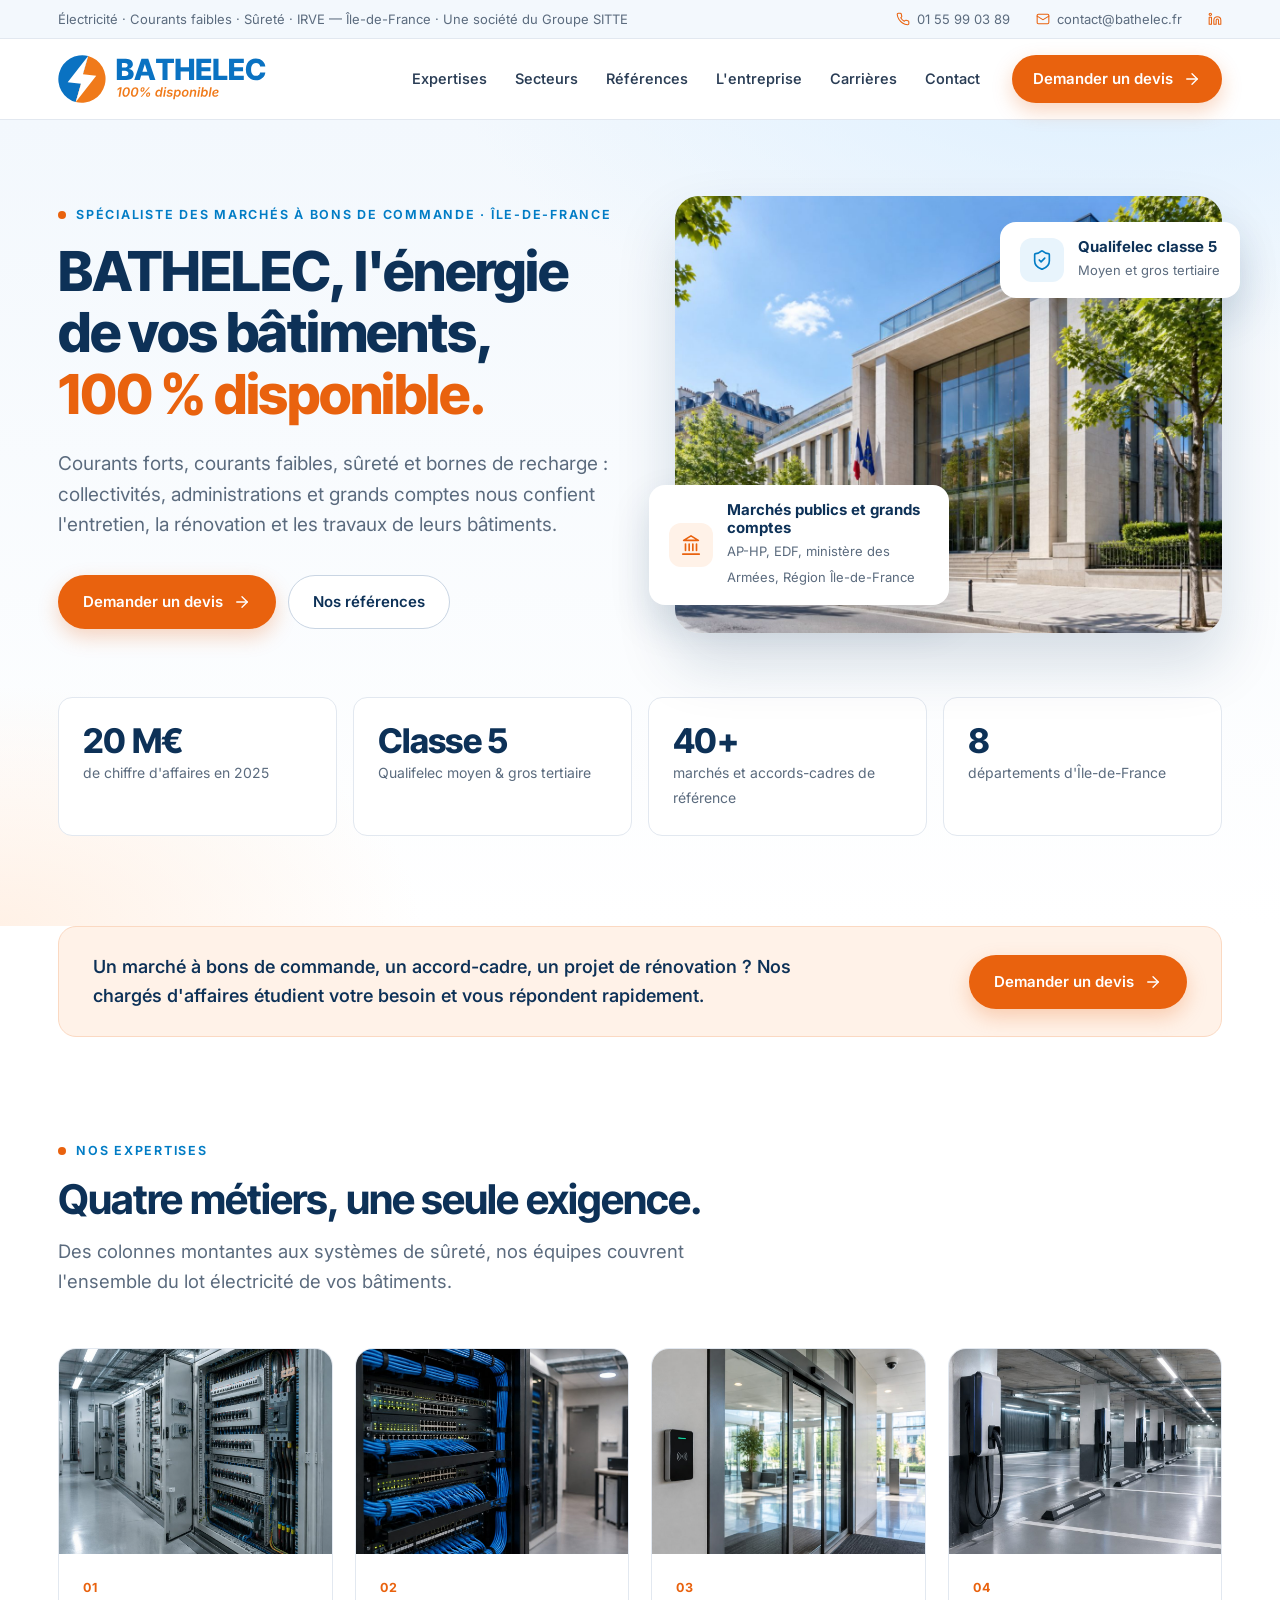
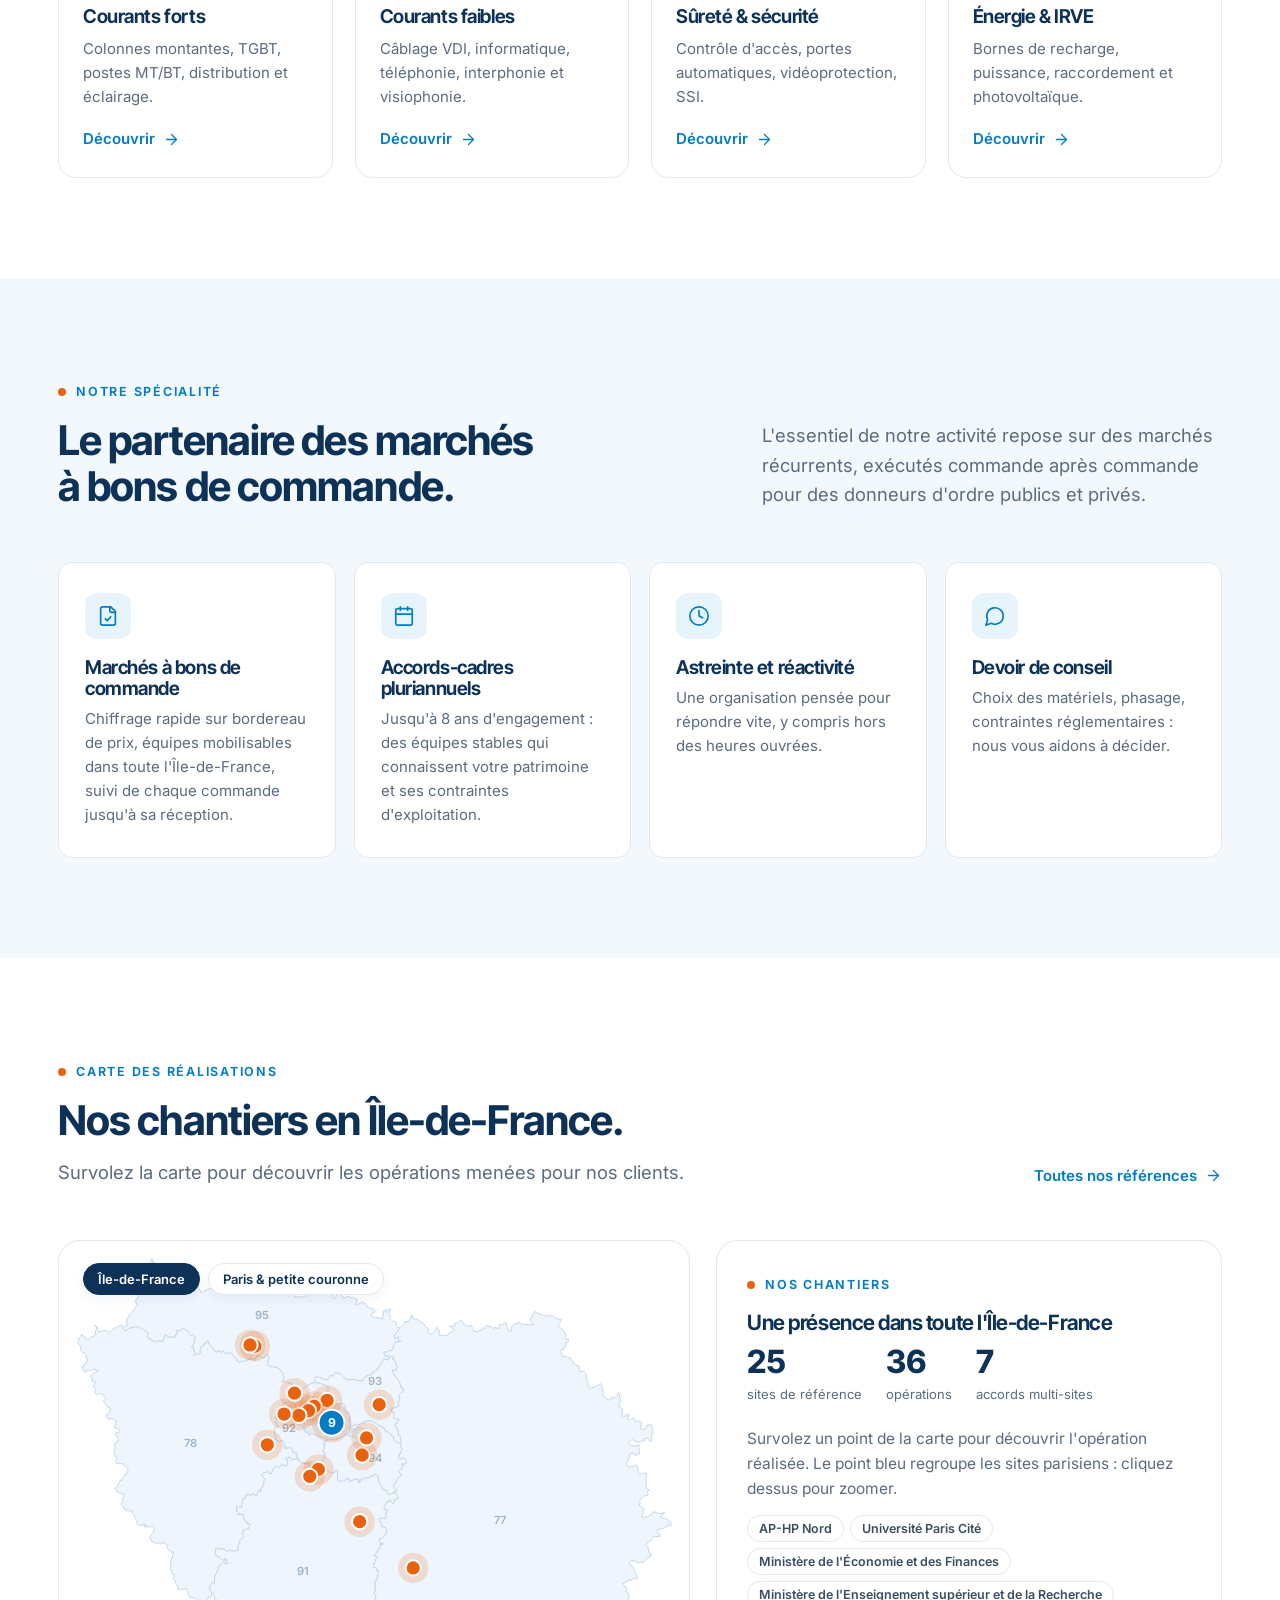
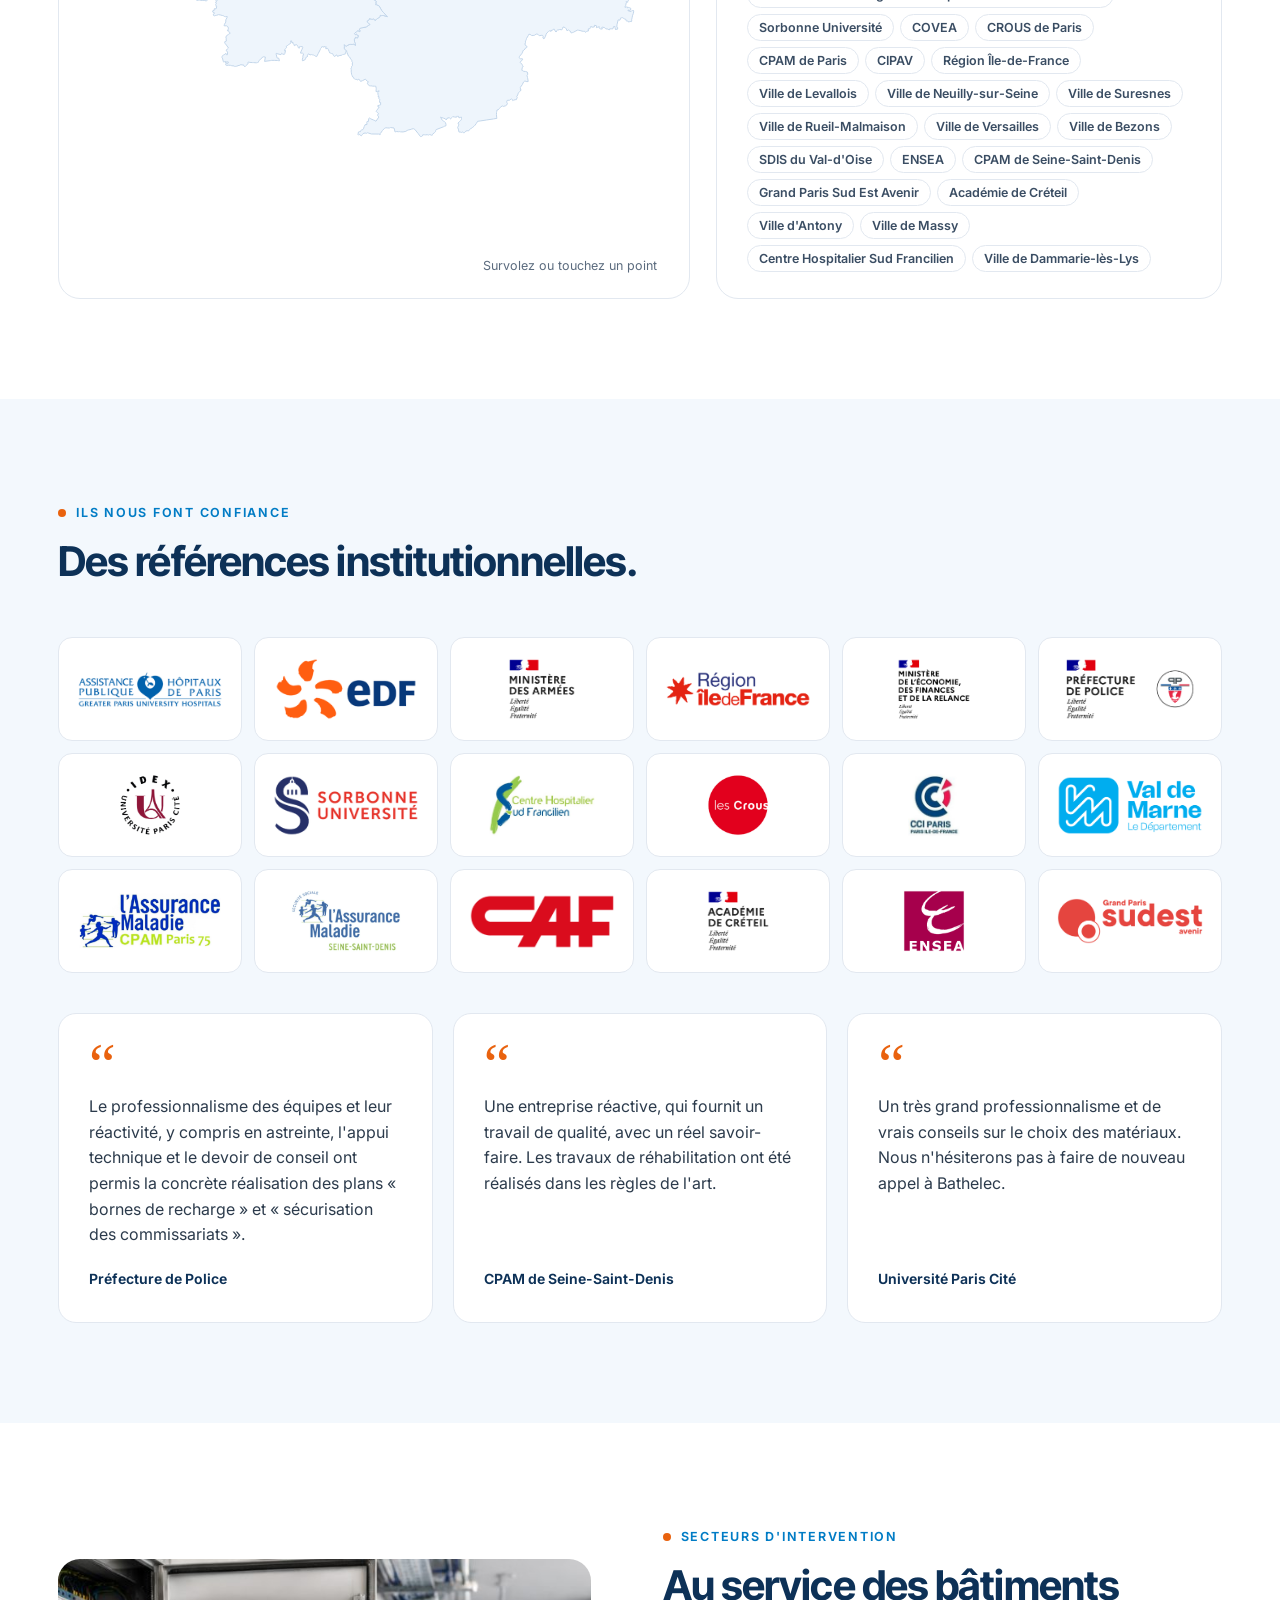
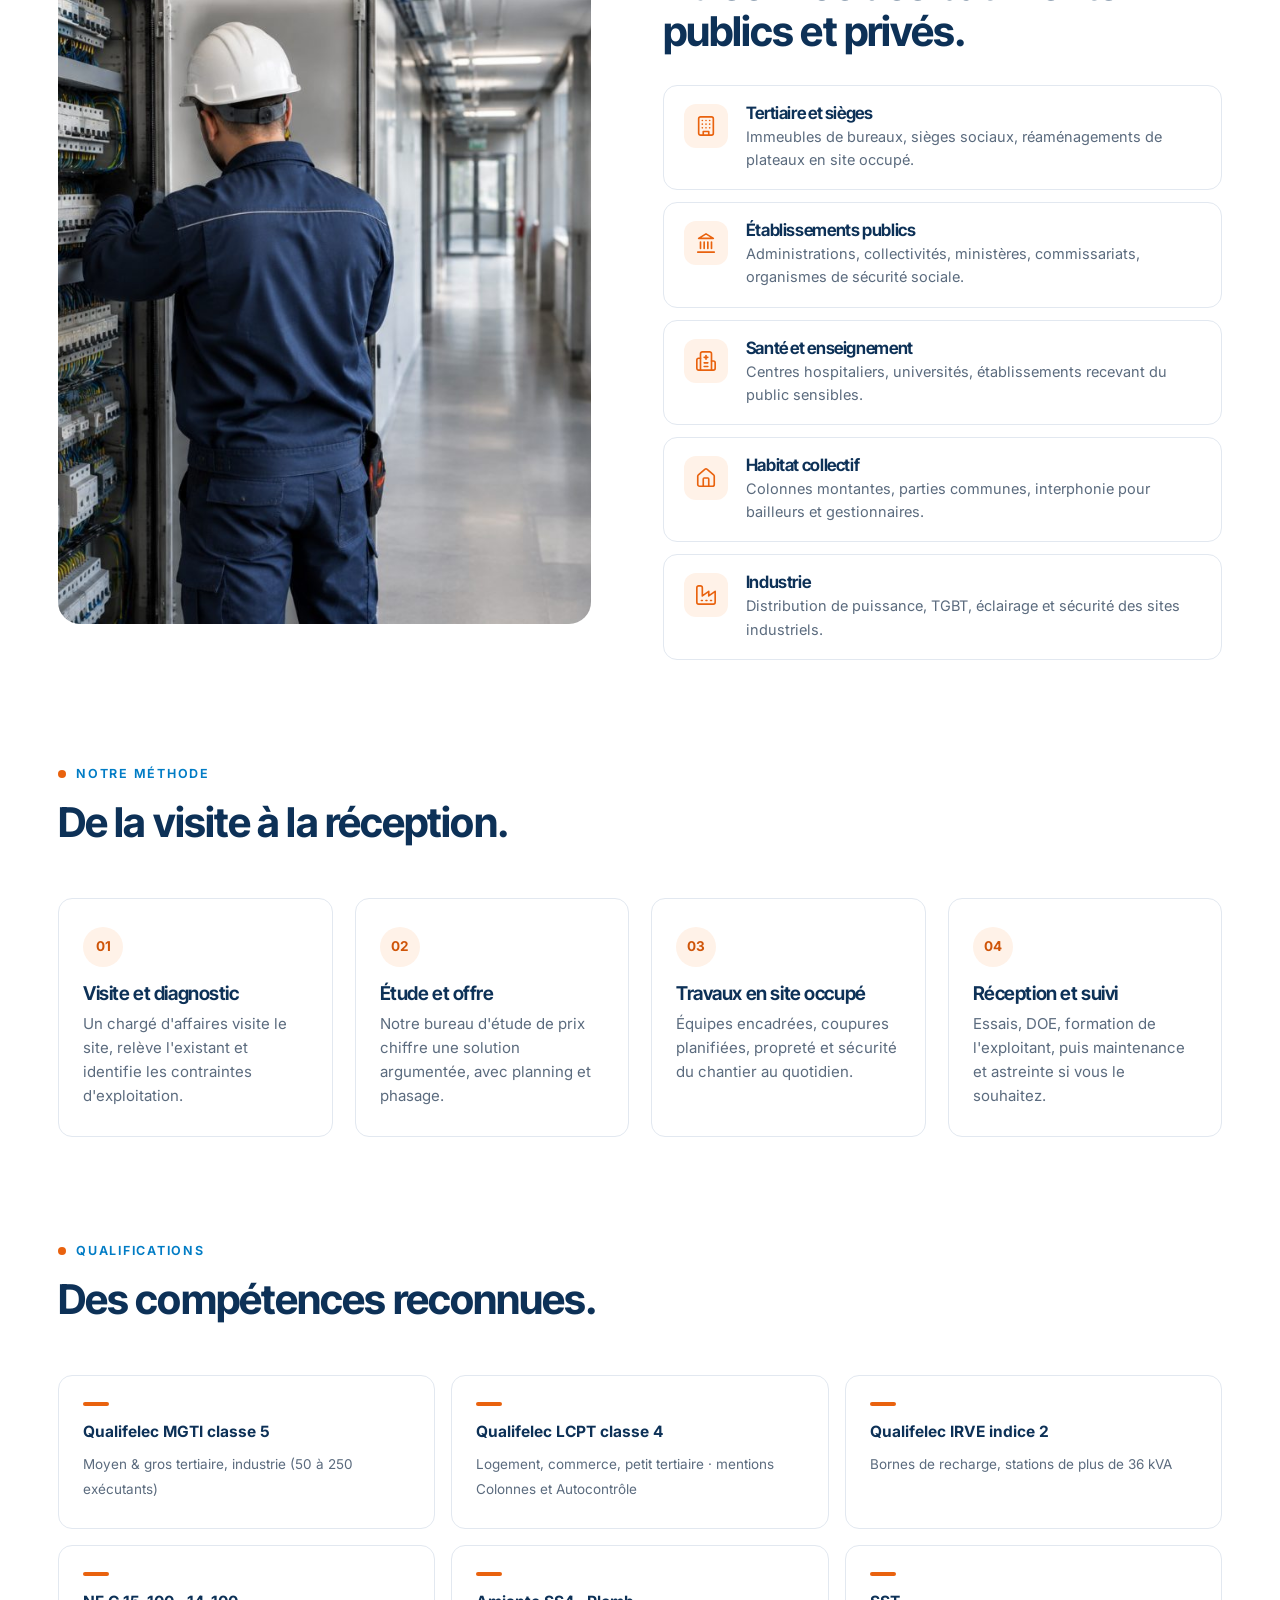
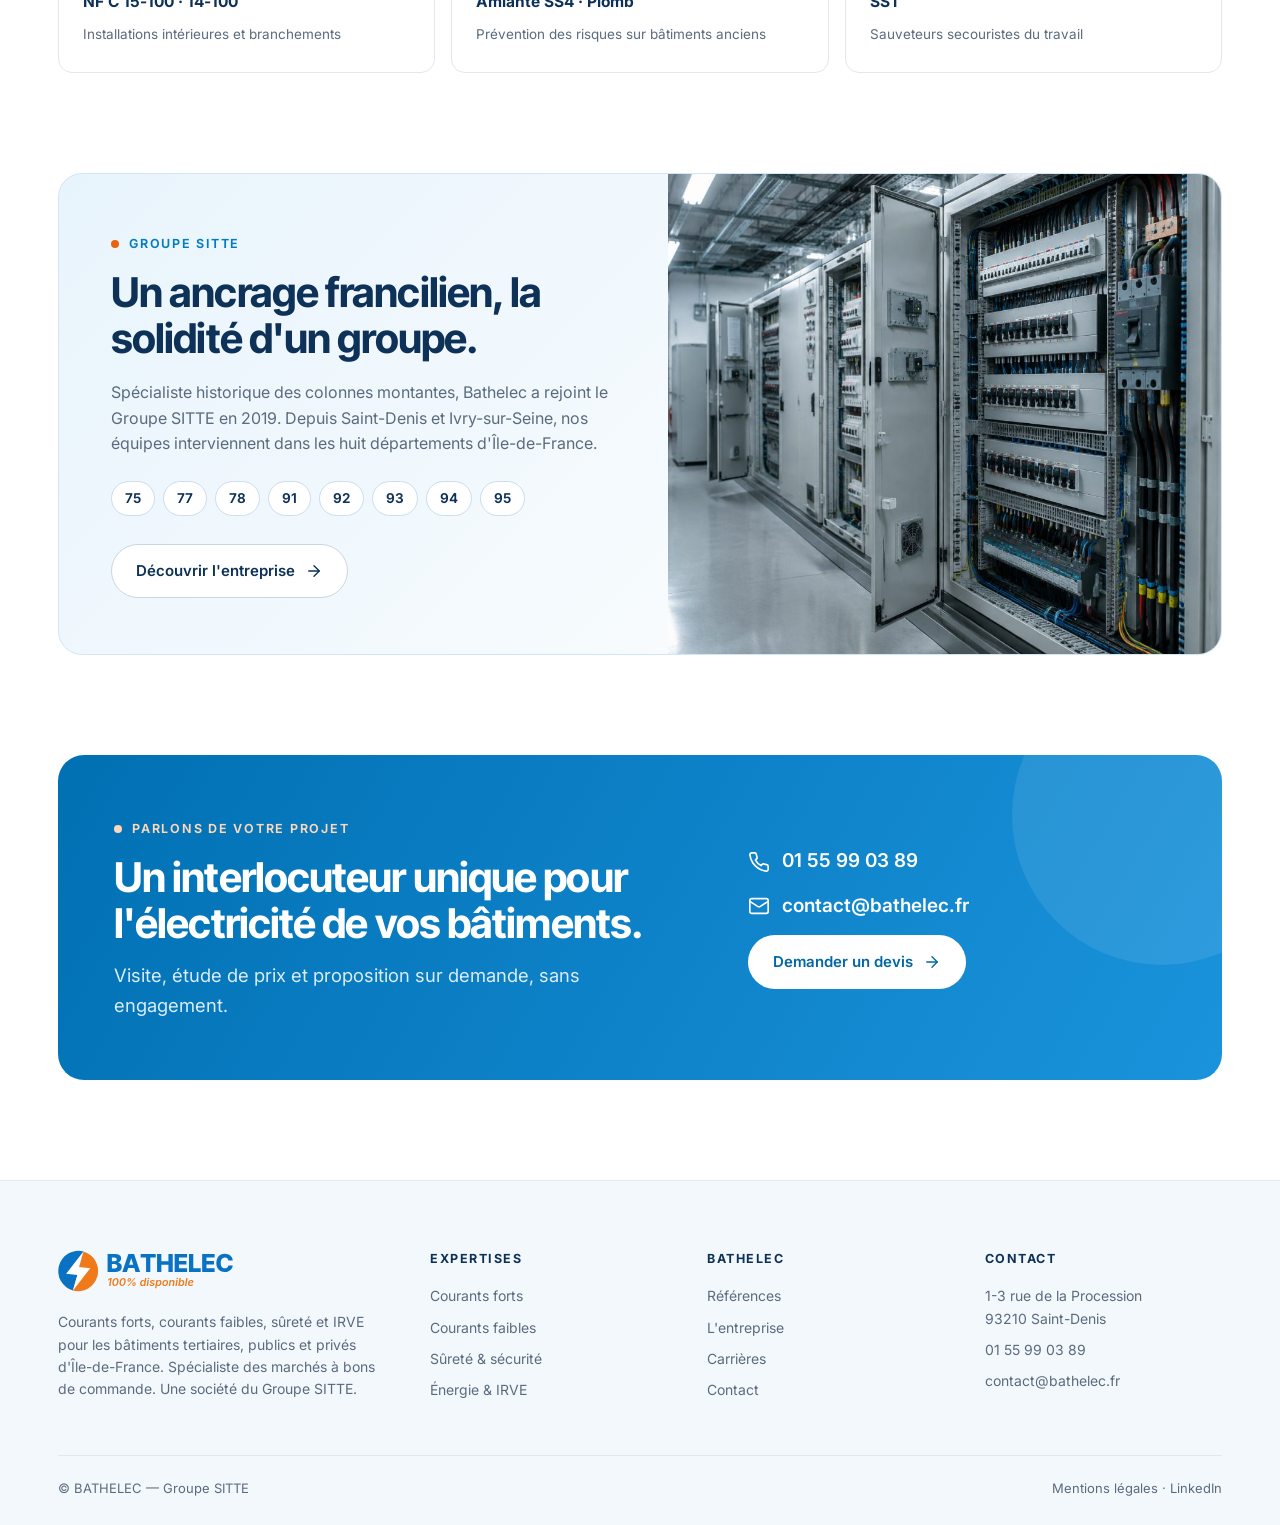
==== index.html @ 9201e156 "Site bathelec.fr v1 Co-Authored-By: Claude Opus 5.5 <noreply@anthropic.com> Claude-Session: https://" ====
<!DOCTYPE html>
<html lang="fr"><head>
<meta charset="utf-8"><meta name="viewport" content="width=device-width,initial-scale=1">
<title>BATHELEC | L&#x27;énergie de vos bâtiments, 100 % disponible — électricité en Île-de-France</title>
<meta name="description" content="Spécialiste des marchés à bons de commande, Bathelec (Groupe SITTE) installe et rénove les équipements électriques des bâtiments tertiaires, publics et privés d&#x27;Île-de-France : courants forts, courants faibles, sûreté, IRVE.">
<link rel="canonical" href="https://www.bathelec.fr/">
<meta property="og:type" content="website"><meta property="og:title" content="BATHELEC | L&#x27;énergie de vos bâtiments, 100 % disponible — électricité en Île-de-France"><meta property="og:description" content="Spécialiste des marchés à bons de commande, Bathelec (Groupe SITTE) installe et rénove les équipements électriques des bâtiments tertiaires, publics et privés d&#x27;Île-de-France : courants forts, courants faibles, sûreté, IRVE.">
<meta property="og:image" content="https://www.bathelec.fr/img/og.jpg"><meta property="og:url" content="https://www.bathelec.fr/"><meta property="og:locale" content="fr_FR">
<link rel="icon" type="image/svg+xml" href="img/favicon.svg"><link rel="icon" type="image/png" href="img/favicon.png"><link rel="apple-touch-icon" href="img/apple-touch-icon.png">
<link rel="preconnect" href="https://fonts.googleapis.com"><link rel="preconnect" href="https://fonts.gstatic.com" crossorigin>
<link href="https://fonts.googleapis.com/css2?family=Inter:wght@400;500;600;700&family=Inter+Tight:wght@600;700;800&display=swap" rel="stylesheet">
<link rel="stylesheet" href="assets/style.css">
<script type="application/ld+json">{"@context": "https://schema.org", "@type": "Electrician", "name": "BATHELEC", "url": "https://www.bathelec.fr", "telephone": "+33 1 55 99 03 89", "email": "contact@bathelec.fr", "logo": "https://www.bathelec.fr/img/logo.png", "address": {"@type": "PostalAddress", "streetAddress": "1-3 rue de la Procession", "postalCode": "93210", "addressLocality": "Saint-Denis", "addressCountry": "FR"}, "areaServed": "Île-de-France", "parentOrganization": {"@type": "Organization", "name": "Groupe SITTE"}}</script>
</head><body>
<div class="top"><div class="wrap"><span class="hide-m">Électricité · Courants faibles · Sûreté · IRVE — Île-de-France · Une société du Groupe SITTE</span>
<div class="r"><a href="tel:+33155990389"><svg class="ic" viewBox="0 0 24 24" fill="none" stroke="currentColor" stroke-width="1.8" stroke-linecap="round" stroke-linejoin="round" aria-hidden="true"><path d="M22 16.92v3a2 2 0 0 1-2.18 2 19.79 19.79 0 0 1-8.63-3.07 19.5 19.5 0 0 1-6-6 19.79 19.79 0 0 1-3.07-8.67A2 2 0 0 1 4.11 2h3a2 2 0 0 1 2 1.72c.13.96.36 1.9.7 2.81a2 2 0 0 1-.45 2.11L8.09 9.91a16 16 0 0 0 6 6l1.27-1.27a2 2 0 0 1 2.11-.45c.91.34 1.85.57 2.81.7A2 2 0 0 1 22 16.92z"/></svg>01 55 99 03 89</a><a href="mailto:contact@bathelec.fr"><svg class="ic" viewBox="0 0 24 24" fill="none" stroke="currentColor" stroke-width="1.8" stroke-linecap="round" stroke-linejoin="round" aria-hidden="true"><rect width="20" height="16" x="2" y="4" rx="2"/><path d="m22 7-8.97 5.7a1.94 1.94 0 0 1-2.06 0L2 7"/></svg>contact@bathelec.fr</a><a href="https://fr.linkedin.com/company/bathelec" target="_blank" rel="noopener" aria-label="LinkedIn"><svg class="ic" viewBox="0 0 24 24" fill="none" stroke="currentColor" stroke-width="1.8" stroke-linecap="round" stroke-linejoin="round" aria-hidden="true"><path d="M16 8a6 6 0 0 1 6 6v7h-4v-7a2 2 0 0 0-2-2 2 2 0 0 0-2 2v7h-4v-7a6 6 0 0 1 6-6z"/><rect width="4" height="12" x="2" y="9"/><circle cx="4" cy="4" r="2"/></svg></a></div></div></div>
<header class="h"><div class="wrap">
<a class="brand" href="index.html" aria-label="BATHELEC, accueil"><img src="img/logo.svg" alt="BATHELEC — 100% disponible" width="186" height="46"></a>
<nav class="m">
<div class="dd"><a href="index.html#expertises">Expertises</a><div class="menu"><a href="expertises/courants-forts.html"><svg class="ic" viewBox="0 0 24 24" fill="none" stroke="currentColor" stroke-width="1.8" stroke-linecap="round" stroke-linejoin="round" aria-hidden="true"><path d="M13 2 3 14h9l-1 8 10-12h-9l1-8z"/></svg><span>Courants forts<small>Colonnes montantes, TGBT, postes MT/BT, distribution et éclairage.</small></span></a><a href="expertises/courants-faibles.html"><svg class="ic" viewBox="0 0 24 24" fill="none" stroke="currentColor" stroke-width="1.8" stroke-linecap="round" stroke-linejoin="round" aria-hidden="true"><rect x="16" y="16" width="6" height="6" rx="1"/><rect x="2" y="16" width="6" height="6" rx="1"/><rect x="9" y="2" width="6" height="6" rx="1"/><path d="M5 16v-3a1 1 0 0 1 1-1h12a1 1 0 0 1 1 1v3"/><path d="M12 12V8"/></svg><span>Courants faibles<small>Câblage VDI, informatique, téléphonie, interphonie et visiophonie.</small></span></a><a href="expertises/surete-securite.html"><svg class="ic" viewBox="0 0 24 24" fill="none" stroke="currentColor" stroke-width="1.8" stroke-linecap="round" stroke-linejoin="round" aria-hidden="true"><path d="M20 13c0 5-3.5 7.5-7.66 8.95a1 1 0 0 1-.67-.01C7.5 20.5 4 18 4 13V6a1 1 0 0 1 1-1c2 0 4.5-1.2 6.24-2.72a1.17 1.17 0 0 1 1.52 0C14.51 3.81 17 5 19 5a1 1 0 0 1 1 1z"/><path d="m9 12 2 2 4-4"/></svg><span>Sûreté & sécurité<small>Contrôle d&#x27;accès, portes automatiques, vidéoprotection, SSI.</small></span></a><a href="expertises/energie-irve.html"><svg class="ic" viewBox="0 0 24 24" fill="none" stroke="currentColor" stroke-width="1.8" stroke-linecap="round" stroke-linejoin="round" aria-hidden="true"><path d="M12 22v-5"/><path d="M9 8V2"/><path d="M15 8V2"/><path d="M18 8v5a4 4 0 0 1-4 4h-4a4 4 0 0 1-4-4V8Z"/></svg><span>Énergie & IRVE<small>Bornes de recharge, puissance, raccordement et photovoltaïque.</small></span></a></div></div>
<a href="index.html#secteurs">Secteurs</a>
<a href="references.html">Références</a>
<a href="entreprise.html">L'entreprise</a>
<a href="carrieres.html">Carrières</a>
<a href="contact.html">Contact</a>
<a class="btn btn-o" href="contact.html#form">Demander un devis <svg class="ic" viewBox="0 0 24 24" fill="none" stroke="currentColor" stroke-width="1.8" stroke-linecap="round" stroke-linejoin="round" aria-hidden="true"><path d="M5 12h14"/><path d="m12 5 7 7-7 7"/></svg></a>
</nav>
<a class="callm" href="tel:+33155990389" aria-label="Appeler Bathelec"><svg class="ic" viewBox="0 0 24 24" fill="none" stroke="currentColor" stroke-width="1.8" stroke-linecap="round" stroke-linejoin="round" aria-hidden="true"><path d="M22 16.92v3a2 2 0 0 1-2.18 2 19.79 19.79 0 0 1-8.63-3.07 19.5 19.5 0 0 1-6-6 19.79 19.79 0 0 1-3.07-8.67A2 2 0 0 1 4.11 2h3a2 2 0 0 1 2 1.72c.13.96.36 1.9.7 2.81a2 2 0 0 1-.45 2.11L8.09 9.91a16 16 0 0 0 6 6l1.27-1.27a2 2 0 0 1 2.11-.45c.91.34 1.85.57 2.81.7A2 2 0 0 1 22 16.92z"/></svg></a>
<button class="burger" aria-label="Menu"><svg class="ic" viewBox="0 0 24 24" fill="none" stroke="currentColor" stroke-width="1.8" stroke-linecap="round" stroke-linejoin="round" aria-hidden="true"><line x1="4" x2="20" y1="6" y2="6"/><line x1="4" x2="20" y1="12" y2="12"/><line x1="4" x2="20" y1="18" y2="18"/></svg></button>
</div></header>
<main>
<section class="hero"><div class="wrap"><div class="grid">
<div><span class="kicker">Spécialiste des marchés à bons de commande · Île-de-France</span>
<h1>BATHELEC, l'énergie de vos bâtiments, <em>100&nbsp;% disponible.</em></h1>
<p class="lead">Courants forts, courants faibles, sûreté et bornes de recharge&nbsp;: collectivités, administrations et grands comptes nous confient l'entretien, la rénovation et les travaux de leurs bâtiments.</p>
<div class="ctas"><a class="btn btn-o" href="contact.html#form">Demander un devis <svg class="ic" viewBox="0 0 24 24" fill="none" stroke="currentColor" stroke-width="1.8" stroke-linecap="round" stroke-linejoin="round" aria-hidden="true"><path d="M5 12h14"/><path d="m12 5 7 7-7 7"/></svg></a><a class="btn btn-l" href="#references">Nos références</a></div></div>
<div class="pic"><img src="img/hero.jpg" alt="Hall lumineux d'un immeuble tertiaire">
<div class="badge"><span class="ico"><svg class="ic" viewBox="0 0 24 24" fill="none" stroke="currentColor" stroke-width="1.8" stroke-linecap="round" stroke-linejoin="round" aria-hidden="true"><line x1="3" x2="21" y1="22" y2="22"/><line x1="6" x2="6" y1="18" y2="11"/><line x1="10" x2="10" y1="18" y2="11"/><line x1="14" x2="14" y1="18" y2="11"/><line x1="18" x2="18" y1="18" y2="11"/><polygon points="12 2 20 7 4 7"/></svg></span><div><b>Marchés publics et grands comptes</b><span>AP-HP, EDF, ministère des Armées, Région Île-de-France</span></div></div>
<div class="badge badge2"><span class="ico"><svg class="ic" viewBox="0 0 24 24" fill="none" stroke="currentColor" stroke-width="1.8" stroke-linecap="round" stroke-linejoin="round" aria-hidden="true"><path d="M20 13c0 5-3.5 7.5-7.66 8.95a1 1 0 0 1-.67-.01C7.5 20.5 4 18 4 13V6a1 1 0 0 1 1-1c2 0 4.5-1.2 6.24-2.72a1.17 1.17 0 0 1 1.52 0C14.51 3.81 17 5 19 5a1 1 0 0 1 1 1z"/><path d="m9 12 2 2 4-4"/></svg></span><div><b>Qualifelec classe 5</b><span>Moyen et gros tertiaire</span></div></div></div>
</div>
<div class="stats"><div class="stat"><b>20 M€</b><span>de chiffre d'affaires en 2025</span></div><div class="stat"><b>Classe 5</b><span>Qualifelec moyen & gros tertiaire</span></div><div class="stat"><b>40+</b><span>marchés et accords-cadres de référence</span></div><div class="stat"><b>8</b><span>départements d'Île-de-France</span></div></div></div></section>
<section class="band"><div class="wrap"><div class="box"><p>Un marché à bons de commande, un accord-cadre, un projet de rénovation ? Nos chargés d'affaires étudient votre besoin et vous répondent rapidement.</p>
<a class="btn btn-o" href="contact.html#form">Demander un devis <svg class="ic" viewBox="0 0 24 24" fill="none" stroke="currentColor" stroke-width="1.8" stroke-linecap="round" stroke-linejoin="round" aria-hidden="true"><path d="M5 12h14"/><path d="m12 5 7 7-7 7"/></svg></a></div></div></section>
<section id="expertises"><div class="wrap">
<div class="sec-head rv"><div><span class="kicker">Nos expertises</span><h2>Quatre métiers, une seule exigence.</h2>
<p class="lead">Des colonnes montantes aux systèmes de sûreté, nos équipes couvrent l'ensemble du lot électricité de vos bâtiments.</p></div></div>
<div class="exp-grid"><a class="exp rv" href="expertises/courants-forts.html"><div class="ph"><img src="img/courants-forts.jpg" alt="Courants forts" loading="lazy"></div>
<div class="bd"><span class="n">01</span><h3>Courants forts</h3><p>Colonnes montantes, TGBT, postes MT/BT, distribution et éclairage.</p><span class="link">Découvrir <svg class="ic" viewBox="0 0 24 24" fill="none" stroke="currentColor" stroke-width="1.8" stroke-linecap="round" stroke-linejoin="round" aria-hidden="true"><path d="M5 12h14"/><path d="m12 5 7 7-7 7"/></svg></span></div></a><a class="exp rv" href="expertises/courants-faibles.html"><div class="ph"><img src="img/courants-faibles.jpg" alt="Courants faibles" loading="lazy"></div>
<div class="bd"><span class="n">02</span><h3>Courants faibles</h3><p>Câblage VDI, informatique, téléphonie, interphonie et visiophonie.</p><span class="link">Découvrir <svg class="ic" viewBox="0 0 24 24" fill="none" stroke="currentColor" stroke-width="1.8" stroke-linecap="round" stroke-linejoin="round" aria-hidden="true"><path d="M5 12h14"/><path d="m12 5 7 7-7 7"/></svg></span></div></a><a class="exp rv" href="expertises/surete-securite.html"><div class="ph"><img src="img/surete.jpg" alt="Sûreté &amp; sécurité" loading="lazy"></div>
<div class="bd"><span class="n">03</span><h3>Sûreté & sécurité</h3><p>Contrôle d&#x27;accès, portes automatiques, vidéoprotection, SSI.</p><span class="link">Découvrir <svg class="ic" viewBox="0 0 24 24" fill="none" stroke="currentColor" stroke-width="1.8" stroke-linecap="round" stroke-linejoin="round" aria-hidden="true"><path d="M5 12h14"/><path d="m12 5 7 7-7 7"/></svg></span></div></a><a class="exp rv" href="expertises/energie-irve.html"><div class="ph"><img src="img/irve.jpg" alt="Énergie &amp; IRVE" loading="lazy"></div>
<div class="bd"><span class="n">04</span><h3>Énergie & IRVE</h3><p>Bornes de recharge, puissance, raccordement et photovoltaïque.</p><span class="link">Découvrir <svg class="ic" viewBox="0 0 24 24" fill="none" stroke="currentColor" stroke-width="1.8" stroke-linecap="round" stroke-linejoin="round" aria-hidden="true"><path d="M5 12h14"/><path d="m12 5 7 7-7 7"/></svg></span></div></a></div></div></section>
<section class="soft"><div class="wrap">
<div class="sec-head rv"><div><span class="kicker">Notre spécialité</span><h2>Le partenaire des marchés <br>à bons de commande.</h2></div>
<p class="lead" style="max-width:460px">L'essentiel de notre activité repose sur des marchés récurrents, exécutés commande après commande pour des donneurs d'ordre publics et privés.</p></div>
<div class="eng"><div class="rv"><span class="ico"><svg class="ic" viewBox="0 0 24 24" fill="none" stroke="currentColor" stroke-width="1.8" stroke-linecap="round" stroke-linejoin="round" aria-hidden="true"><path d="M15 2H6a2 2 0 0 0-2 2v16a2 2 0 0 0 2 2h12a2 2 0 0 0 2-2V7Z"/><path d="M14 2v4a2 2 0 0 0 2 2h4"/><path d="m9 15 2 2 4-4"/></svg></span><h3>Marchés à bons de commande</h3><p>Chiffrage rapide sur bordereau de prix, équipes mobilisables dans toute l'Île-de-France, suivi de chaque commande jusqu'à sa réception.</p></div><div class="rv"><span class="ico"><svg class="ic" viewBox="0 0 24 24" fill="none" stroke="currentColor" stroke-width="1.8" stroke-linecap="round" stroke-linejoin="round" aria-hidden="true"><path d="M8 2v4"/><path d="M16 2v4"/><rect width="18" height="18" x="3" y="4" rx="2"/><path d="M3 10h18"/></svg></span><h3>Accords-cadres pluriannuels</h3><p>Jusqu'à 8 ans d'engagement : des équipes stables qui connaissent votre patrimoine et ses contraintes d'exploitation.</p></div><div class="rv"><span class="ico"><svg class="ic" viewBox="0 0 24 24" fill="none" stroke="currentColor" stroke-width="1.8" stroke-linecap="round" stroke-linejoin="round" aria-hidden="true"><circle cx="12" cy="12" r="10"/><path d="M12 6v6l4 2"/></svg></span><h3>Astreinte et réactivité</h3><p>Une organisation pensée pour répondre vite, y compris hors des heures ouvrées.</p></div><div class="rv"><span class="ico"><svg class="ic" viewBox="0 0 24 24" fill="none" stroke="currentColor" stroke-width="1.8" stroke-linecap="round" stroke-linejoin="round" aria-hidden="true"><path d="M7.9 20A9 9 0 1 0 4 16.1L2 22Z"/></svg></span><h3>Devoir de conseil</h3><p>Choix des matériels, phasage, contraintes réglementaires : nous vous aidons à décider.</p></div></div></div></section>
<section id="references"><div class="wrap">
<div class="sec-head rv"><div><span class="kicker">Carte des réalisations</span><h2>Nos chantiers en Île-de-France.</h2>
<p class="lead">Survolez la carte pour découvrir les opérations menées pour nos clients.</p></div>
<a class="link" href="references.html">Toutes nos références <svg class="ic" viewBox="0 0 24 24" fill="none" stroke="currentColor" stroke-width="1.8" stroke-linecap="round" stroke-linejoin="round" aria-hidden="true"><path d="M5 12h14"/><path d="m12 5 7 7-7 7"/></svg></a></div>
<div class="mapbox" id="refmap">
<div class="map rv"><div class="mtools"><button data-z="idf" class="on">Île-de-France</button><button data-z="paris">Paris &amp; petite couronne</button></div>
<svg viewBox="0 0 593.2 478.8" role="img" aria-label="Carte des références Bathelec en Île-de-France"><g><path class="dep p75" d="M250.0,181.9L239.0,177.6L236.6,176.1L235.4,175.4L234.4,176.6L233.6,177.3L232.2,177.3L232.1,175.8L232.9,175.1L232.1,174.4L230.9,174.8L228.7,174.4L227.8,172.7L227.6,171.0L228.0,169.9L225.2,169.0L224.3,168.0L220.6,166.7L220.2,165.3L221.3,161.6L222.2,160.0L223.3,159.4L224.8,158.6L225.3,158.1L226.1,156.9L228.6,157.9L229.7,155.2L234.9,156.3L235.6,156.0L235.9,154.2L237.2,152.6L238.8,151.4L239.8,151.3L240.8,150.5L243.3,148.7L244.6,147.9L246.3,147.2L246.9,146.7L248.7,146.6L254.6,146.4L260.6,146.3L264.8,146.2L266.2,146.6L267.5,147.7L268.2,149.3L268.5,150.8L268.6,153.0L268.9,153.8L270.0,154.8L271.5,155.4L272.3,157.1L272.7,159.3L272.8,160.4L272.7,162.5L273.0,164.4L273.4,168.3L273.2,170.0L272.6,172.9L272.3,174.5L273.7,174.6L275.0,174.0L274.7,172.5L274.3,171.6L274.4,170.8L274.9,170.3L275.7,171.4L278.2,171.8L279.2,171.8L279.4,170.2L280.2,170.3L281.8,169.8L284.9,170.7L286.1,171.1L287.0,171.7L288.2,173.6L288.0,174.8L287.1,175.6L286.9,176.2L286.8,177.4L286.9,178.9L286.3,180.5L285.2,181.8L283.7,181.8L282.7,181.5L280.5,181.5L279.3,181.4L278.6,180.7L277.0,179.1L276.2,178.9L274.4,178.9L273.5,178.6L272.0,178.5L271.0,177.9L270.3,177.1L269.6,176.6L267.2,177.5L265.8,178.4L263.8,179.6L261.6,180.9L258.6,182.2L256.7,182.3L255.7,181.2L254.2,182.2L250.5,182.0Z"/><path class="dep" d="M316.5,234.4L316.2,233.1L317.0,232.8L319.3,232.1L317.5,230.8L316.9,230.2L316.0,229.5L315.7,228.0L315.5,227.2L315.8,226.4L316.6,225.3L317.5,225.6L317.9,224.4L318.1,222.9L318.6,221.4L320.2,219.6L321.0,218.8L321.6,217.9L322.9,217.6L322.7,216.0L322.0,215.3L321.7,214.2L320.3,213.5L320.9,212.5L321.6,212.0L322.0,211.0L323.3,211.1L323.6,210.4L324.4,209.6L325.0,208.4L324.2,207.7L323.6,205.6L325.1,206.2L327.5,205.6L328.4,205.3L328.4,204.1L328.0,203.4L327.4,201.5L326.5,200.4L324.7,199.9L323.8,200.3L322.9,200.7L322.3,201.1L321.7,200.8L320.7,200.1L320.3,198.7L321.1,198.1L321.3,197.1L321.1,196.1L321.9,195.9L322.1,195.1L322.9,195.3L322.7,193.9L324.1,191.8L324.3,191.1L323.2,190.3L322.4,190.0L322.1,189.2L322.7,188.3L323.3,186.4L322.2,185.9L323.0,185.1L323.3,184.4L323.1,183.3L322.8,180.3L322.2,179.0L322.3,178.3L322.0,177.4L320.8,178.2L320.4,176.8L320.6,174.8L318.8,170.6L317.1,166.6L318.2,165.9L319.6,165.7L319.3,164.5L320.5,163.8L321.0,162.3L320.8,161.7L320.0,161.5L318.2,161.6L317.5,161.3L316.7,160.5L315.8,161.2L316.2,159.9L315.5,158.7L315.5,157.8L315.9,157.3L316.4,155.5L315.6,154.8L314.6,154.8L313.3,153.6L313.1,152.7L313.6,152.2L314.0,151.3L315.1,150.8L316.1,151.0L316.6,150.2L317.8,150.3L318.3,149.8L319.9,149.1L320.2,149.6L320.7,147.8L321.3,147.6L320.7,147.1L320.1,146.1L320.3,145.1L321.4,144.3L322.2,143.8L321.2,143.0L321.8,142.0L321.7,140.4L321.3,139.7L321.2,138.2L321.5,137.5L322.7,136.2L323.6,135.8L324.1,135.2L325.0,134.7L324.9,132.5L325.2,131.2L323.7,131.0L322.5,127.9L322.6,127.1L322.1,126.6L321.5,124.6L320.4,123.1L318.5,121.0L316.5,118.2L314.8,115.1L313.9,113.9L314.2,113.2L315.8,113.2L317.1,113.7L318.4,113.8L317.9,111.7L318.7,111.4L319.2,110.9L318.6,109.1L318.1,106.8L317.6,104.9L317.0,104.5L316.3,103.3L315.9,102.6L314.5,102.6L314.4,101.9L315.1,102.1L316.2,101.8L315.7,100.3L314.8,99.8L312.7,100.0L311.3,100.9L311.4,100.0L310.4,99.9L310.2,98.8L309.1,98.9L309.1,100.0L307.9,100.1L307.4,99.6L306.9,97.3L306.4,96.4L306.3,95.0L308.0,95.2L309.1,95.6L311.2,94.4L312.4,94.3L314.9,93.0L315.0,91.5L315.7,91.3L315.6,90.5L315.4,88.7L318.0,85.6L319.9,85.3L321.0,85.3L322.8,85.2L321.0,84.0L320.1,82.9L320.6,81.6L320.4,80.7L318.9,81.5L317.2,82.3L316.4,79.9L317.6,77.7L319.8,75.5L320.3,74.5L320.8,73.1L321.6,72.3L321.7,71.5L323.2,70.7L324.3,69.7L325.2,68.9L326.6,67.1L327.2,65.9L327.2,65.1L329.0,65.6L330.7,64.9L331.2,63.5L332.0,62.4L332.8,62.0L333.1,60.9L333.5,59.5L334.5,60.0L334.1,61.1L334.3,62.2L335.6,62.6L335.8,63.4L337.1,62.9L338.2,62.8L339.9,63.6L340.7,64.6L341.3,64.4L341.7,65.7L342.5,65.9L344.6,66.8L345.8,67.9L346.1,69.1L347.5,70.6L350.7,73.6L350.2,74.2L349.6,75.3L349.2,76.6L349.6,77.0L351.0,77.5L351.4,78.0L352.1,77.8L353.5,77.7L354.4,76.7L355.6,75.7L357.7,73.6L357.6,72.1L358.8,71.2L358.7,72.3L358.9,73.3L360.2,73.6L360.6,74.7L361.0,75.4L360.9,76.4L361.2,77.2L361.3,78.8L361.7,79.6L363.3,79.4L366.9,79.5L370.4,77.8L371.3,76.6L372.0,76.3L372.8,75.3L373.6,75.5L376.2,73.3L374.8,72.4L373.6,72.0L372.6,71.2L372.2,70.8L371.0,70.0L372.2,69.9L373.9,70.2L376.7,70.2L375.3,67.8L376.4,67.6L378.1,66.9L378.8,66.1L379.7,65.9L380.9,64.9L382.3,64.0L383.9,66.4L385.3,68.3L388.0,69.8L389.1,70.2L390.3,70.0L392.2,69.4L393.1,70.7L393.3,71.8L393.7,72.4L395.0,74.2L394.9,75.5L398.1,75.3L399.3,75.5L399.8,74.7L400.8,73.9L401.8,74.1L402.1,73.1L403.0,73.0L403.5,72.0L404.1,71.6L406.1,72.6L407.9,69.1L409.1,70.1L410.6,70.5L412.3,71.5L413.5,71.9L413.9,72.4L414.7,72.2L415.7,71.7L416.7,71.0L416.9,71.8L418.7,72.6L419.4,72.2L419.8,70.7L419.8,69.4L420.2,68.0L420.9,68.5L423.2,69.1L423.8,68.1L425.6,66.7L426.5,66.6L426.5,67.6L427.3,67.6L426.8,69.1L427.4,69.9L427.8,71.1L428.4,73.8L429.0,74.5L429.6,74.3L430.4,75.0L431.6,75.2L431.9,74.5L431.8,72.9L432.1,71.3L432.8,69.7L433.4,69.2L434.2,68.1L435.0,68.3L435.4,67.4L436.3,67.7L436.9,68.7L437.6,66.6L439.5,66.7L442.6,68.4L443.4,68.9L444.3,67.6L446.2,68.6L448.1,68.6L449.0,68.9L450.3,69.0L450.5,67.9L451.1,68.4L451.4,67.8L452.0,68.5L453.2,69.2L453.3,68.5L452.7,67.0L451.8,66.4L451.1,65.5L451.0,64.8L450.7,62.8L450.9,62.1L451.7,62.1L452.5,60.4L452.8,59.0L453.8,58.2L454.0,57.0L454.6,56.3L454.5,55.6L455.5,55.8L456.1,56.6L457.0,56.9L457.3,57.6L458.2,57.8L459.0,57.8L459.7,58.4L461.3,58.6L462.9,59.0L463.7,59.6L465.1,59.9L466.5,59.7L467.3,59.9L468.9,59.1L469.5,60.1L470.1,60.5L471.3,60.1L472.1,60.0L472.9,59.9L474.0,60.5L474.3,61.3L475.1,62.2L477.3,63.0L479.8,63.3L481.0,63.1L480.1,65.6L479.9,66.6L479.4,67.4L479.2,68.1L478.5,68.8L477.8,70.0L478.9,71.0L479.9,71.7L481.4,72.3L484.2,75.8L485.1,77.5L485.5,78.6L485.6,79.4L485.4,80.3L485.3,81.7L485.7,83.0L487.9,82.9L488.1,83.6L488.1,85.0L487.7,85.7L485.2,86.3L485.0,87.1L485.9,87.5L485.7,88.2L485.3,88.7L484.7,89.0L484.8,89.9L485.1,90.7L484.1,91.1L484.2,92.1L483.5,93.0L482.7,92.5L481.8,93.2L480.6,93.8L479.8,94.8L480.1,96.0L480.4,96.6L481.2,96.3L481.9,98.0L481.6,99.8L484.0,99.8L485.2,99.5L486.7,100.7L487.4,101.1L488.5,101.4L489.7,101.3L489.6,102.3L490.4,102.6L491.6,104.3L492.6,104.7L493.0,105.5L493.2,107.6L497.5,108.8L497.5,110.3L498.7,109.9L498.2,111.1L498.2,112.6L499.1,112.8L498.9,114.2L499.3,114.8L500.8,114.4L502.9,114.7L504.3,115.8L505.0,116.6L505.5,118.0L505.7,119.0L505.9,120.9L506.6,123.6L507.1,124.6L506.5,125.0L506.8,125.6L507.6,126.2L507.3,128.2L508.4,129.4L508.6,130.6L509.7,131.1L510.6,131.2L511.1,130.7L514.1,130.0L516.2,128.7L517.9,127.8L518.8,127.3L519.7,126.5L520.2,127.5L521.2,130.5L521.5,131.3L521.9,132.9L522.0,135.4L521.9,136.9L522.0,138.1L522.6,138.4L523.2,139.3L525.8,141.6L526.8,143.3L527.9,142.5L528.5,143.1L529.1,142.0L529.7,141.6L530.3,140.8L531.0,140.3L532.0,140.5L532.3,139.5L533.2,140.6L535.1,139.3L536.6,137.3L537.3,135.4L537.9,136.0L538.3,136.9L538.4,137.6L538.2,139.2L539.0,141.5L539.5,142.4L539.4,143.9L538.3,144.5L537.5,149.7L538.1,150.3L539.1,150.4L540.5,151.7L541.6,151.7L540.8,152.5L541.4,153.5L540.8,153.8L541.3,155.2L540.7,155.6L540.7,157.8L540.9,158.9L541.7,159.0L542.2,158.6L543.8,159.2L544.2,158.8L544.2,157.3L545.4,157.5L547.7,157.1L547.6,158.3L547.7,159.2L546.6,159.4L546.2,160.6L547.3,162.1L548.1,162.4L549.0,162.0L549.7,162.1L550.3,161.5L551.3,161.5L551.8,160.7L552.7,160.7L552.9,161.7L553.7,162.9L554.5,163.5L556.0,164.0L557.1,163.6L558.5,163.8L560.6,165.4L559.5,166.7L559.6,167.7L560.1,168.4L559.0,168.7L558.7,170.8L560.7,171.5L561.5,171.4L562.5,171.6L562.9,172.4L564.4,171.1L565.0,169.5L565.6,167.6L569.7,167.2L570.2,168.3L570.1,169.7L570.3,170.7L571.1,172.8L571.4,174.4L570.6,175.9L569.6,178.5L569.8,180.6L570.0,181.9L570.3,182.6L569.1,183.3L568.5,183.9L568.0,183.2L566.7,181.3L565.6,180.2L564.3,181.1L562.5,181.4L562.9,182.7L560.4,183.5L559.4,184.3L559.0,183.8L557.6,184.1L556.0,184.0L555.0,183.9L551.4,182.1L550.7,181.5L547.2,185.1L548.3,186.2L549.2,187.4L550.1,187.7L551.0,187.8L551.7,187.6L552.2,188.0L552.5,188.7L553.6,188.4L554.5,188.3L556.7,187.2L557.8,187.5L557.6,188.4L557.2,189.8L557.9,191.2L557.9,192.4L557.9,194.0L558.0,194.8L557.7,196.4L557.2,195.6L556.1,195.5L555.7,196.1L555.5,197.1L554.2,197.6L553.6,197.0L552.9,196.4L552.8,195.7L550.9,195.7L550.1,195.5L549.6,196.1L548.6,195.8L548.5,196.5L548.1,198.3L546.8,201.7L545.7,203.9L545.2,205.6L544.9,206.1L545.1,206.7L545.8,207.9L547.4,208.5L548.6,209.0L550.0,208.4L552.6,208.3L553.3,208.1L553.4,207.3L554.0,206.5L554.7,207.3L556.2,208.7L556.5,210.3L556.6,211.4L556.1,212.7L556.9,214.0L558.3,215.6L560.0,215.7L560.8,215.0L561.6,215.0L564.1,215.1L564.8,214.8L565.4,215.1L564.8,216.2L564.6,218.9L564.7,221.9L565.0,223.3L564.4,224.9L564.2,226.0L564.7,227.4L563.9,227.9L564.6,228.9L565.4,229.6L565.6,230.4L566.3,230.2L567.4,231.3L567.6,231.9L566.2,231.9L566.0,232.8L565.7,233.5L566.2,234.7L566.5,235.8L566.0,237.0L565.3,236.7L564.3,236.8L563.5,237.1L561.7,238.1L561.2,238.5L559.3,240.6L559.8,241.2L559.1,241.5L557.9,242.5L558.4,243.4L558.9,244.9L557.3,246.3L557.9,246.8L558.7,246.9L559.1,247.6L559.9,248.2L560.2,248.8L561.1,249.2L562.2,249.9L562.8,250.7L562.2,251.9L561.5,253.1L561.5,254.4L561.7,255.3L561.0,255.9L560.5,257.1L560.9,257.8L560.2,258.4L562.1,258.8L563.2,258.3L564.9,257.5L566.2,257.6L567.3,257.3L568.4,256.4L569.9,255.3L570.4,254.1L570.9,253.4L571.8,253.0L573.4,253.2L574.3,253.8L576.7,254.5L578.7,254.8L581.8,253.7L583.0,253.5L581.9,254.1L582.0,254.9L580.8,256.0L579.6,257.1L578.6,257.4L579.0,258.2L579.1,258.9L580.0,259.3L580.9,259.3L582.7,259.1L584.0,259.8L585.8,260.7L587.1,261.7L588.0,263.3L589.0,263.8L589.2,264.5L590.0,265.3L589.6,266.3L588.9,266.2L587.6,266.3L585.1,266.3L584.9,267.7L583.6,268.4L581.4,269.2L576.1,270.7L574.7,271.1L575.6,272.4L576.2,273.4L577.2,274.6L578.2,277.3L575.6,277.5L571.9,277.1L570.9,279.2L569.7,281.2L566.4,282.7L565.2,284.3L564.2,285.4L564.7,286.0L565.7,287.5L566.0,288.2L566.7,287.9L566.7,289.8L567.4,290.8L567.4,291.7L567.3,293.1L568.0,293.8L569.3,293.9L569.9,295.1L569.9,296.0L568.0,295.9L568.7,297.6L567.1,297.6L565.4,298.8L564.7,300.1L563.7,300.8L562.5,302.1L561.9,302.6L560.1,303.0L559.8,302.2L559.0,302.9L557.2,303.1L555.3,302.8L554.5,301.8L553.5,302.0L552.6,300.9L550.4,301.4L550.0,300.9L547.6,303.2L551.8,307.7L552.6,308.8L553.2,310.4L553.3,311.5L553.7,312.3L554.1,312.9L554.5,314.3L555.1,315.0L555.7,316.0L555.3,317.8L555.7,319.1L554.0,318.9L552.6,319.0L552.3,318.4L551.5,319.2L550.8,319.1L550.2,320.4L549.1,320.3L548.8,321.0L548.4,320.1L547.5,319.8L547.2,320.9L546.5,320.8L546.1,320.3L545.6,320.8L546.2,321.5L544.3,321.6L544.0,322.7L542.7,323.3L541.5,323.6L542.2,324.5L543.4,326.1L543.6,327.4L544.2,327.6L544.9,327.4L545.2,328.2L546.0,328.6L545.3,329.1L544.5,329.9L545.0,331.3L546.3,332.0L546.2,332.8L547.1,334.1L547.9,335.0L547.8,336.8L547.2,339.0L547.2,340.0L546.5,341.2L546.5,342.0L544.7,341.5L545.2,342.5L544.6,343.7L544.6,345.2L543.9,345.7L543.8,347.2L544.6,346.8L545.4,346.7L546.4,346.9L546.2,347.6L547.4,347.1L548.2,347.4L549.4,348.0L549.3,349.7L548.5,349.6L548.2,350.5L546.8,349.6L546.8,350.6L547.7,350.5L548.3,351.0L549.8,351.1L550.3,350.4L551.2,350.2L552.2,350.2L552.3,351.6L551.8,353.4L551.1,355.4L550.8,356.8L550.7,357.7L550.3,358.8L550.4,359.6L550.2,361.1L548.8,361.0L547.9,361.3L546.7,361.3L546.1,360.3L545.4,360.5L544.8,360.2L544.6,358.9L543.5,358.6L542.8,358.2L542.0,357.7L541.5,357.3L540.0,357.4L539.3,357.6L539.2,358.4L538.7,359.7L537.0,359.4L535.8,364.3L535.7,366.7L536.6,367.1L536.4,368.6L534.8,368.7L534.4,369.2L533.9,366.9L534.0,366.1L532.5,366.0L531.8,368.2L530.7,368.2L528.5,368.3L528.2,369.5L527.0,368.3L526.3,368.5L524.6,368.1L523.9,367.2L523.1,366.9L521.7,366.6L520.9,366.7L521.4,368.4L519.8,368.4L518.9,367.9L518.2,367.3L518.4,366.1L516.8,366.7L515.5,367.1L515.9,365.4L515.2,365.1L513.6,364.7L513.5,366.4L510.9,366.6L510.7,365.9L509.5,366.3L509.6,367.1L509.2,368.1L507.5,368.3L507.8,370.3L506.3,370.5L505.7,371.1L505.0,371.7L504.4,371.4L504.0,370.6L503.1,370.7L501.4,370.5L499.5,369.9L497.9,369.6L497.2,369.4L494.6,370.7L493.0,371.6L491.9,372.0L490.7,372.3L490.3,371.6L489.6,370.2L488.9,370.0L487.9,369.2L486.8,370.3L485.8,368.2L485.0,367.2L483.7,366.6L482.8,366.4L482.1,368.2L481.4,369.3L480.7,369.0L479.3,369.0L478.7,368.7L478.3,369.5L477.5,369.0L476.9,369.8L475.8,371.4L474.9,370.3L474.4,369.3L474.0,368.5L473.1,368.7L472.6,369.4L471.9,369.8L470.7,369.8L470.9,370.8L470.0,370.4L469.2,370.2L468.3,370.9L466.7,372.4L466.0,373.7L465.4,375.6L465.0,376.3L464.4,377.5L463.9,378.2L462.8,377.3L463.2,376.0L462.6,374.7L461.1,374.6L459.8,375.0L458.7,374.6L457.9,373.6L456.9,373.3L456.0,373.6L454.7,374.5L454.0,374.7L452.0,374.9L451.4,374.6L450.2,373.6L448.9,373.7L448.6,374.6L446.7,377.8L446.4,379.0L446.0,379.8L445.5,381.1L446.2,381.5L445.4,382.2L445.3,383.2L445.4,384.3L447.0,385.3L447.3,386.2L446.8,386.8L445.6,387.2L445.3,388.1L444.1,389.3L443.0,389.9L443.2,390.7L442.5,391.0L442.7,391.9L441.9,392.9L439.6,395.7L439.3,396.4L440.6,397.7L442.8,397.8L442.8,398.8L442.4,399.3L440.8,400.4L440.4,401.2L442.2,403.1L442.7,404.2L443.5,404.9L442.5,406.6L442.1,409.1L443.1,409.5L444.0,410.1L445.7,410.2L447.6,410.9L448.0,412.9L447.2,414.3L447.7,416.1L448.0,417.6L448.4,420.1L447.1,420.3L445.1,419.6L443.9,420.5L443.3,421.6L442.5,423.3L440.4,426.2L440.9,426.6L440.4,427.7L441.5,428.3L440.2,429.8L439.0,431.1L438.3,432.3L438.1,433.3L437.1,434.9L437.6,435.9L436.5,438.2L435.8,438.0L435.0,438.3L434.4,438.0L433.8,438.7L433.3,439.1L432.8,438.0L432.1,437.2L431.3,437.6L430.2,438.5L427.7,438.7L427.3,439.5L427.3,440.6L427.9,441.6L427.3,443.2L426.2,444.0L423.8,444.7L422.8,444.1L420.9,445.6L420.0,446.7L418.7,448.1L417.7,448.1L417.4,449.6L417.2,450.7L417.1,452.6L417.3,455.2L417.6,456.4L414.2,457.0L407.5,458.0L401.0,459.0L398.6,459.3L397.3,461.4L396.1,463.1L394.9,464.3L393.7,465.3L392.8,465.7L392.5,466.3L391.4,466.7L390.5,467.7L389.8,468.7L388.2,468.6L386.9,469.0L385.6,470.5L384.6,470.5L383.5,469.8L382.6,470.3L381.8,470.0L380.1,469.8L380.0,469.0L379.6,467.0L378.9,465.5L379.2,464.8L379.7,463.8L380.1,462.2L379.4,461.9L379.4,461.0L380.6,459.6L381.7,458.6L382.2,458.3L382.6,457.4L382.7,456.6L382.6,455.2L381.4,455.5L380.2,456.0L379.8,454.4L379.1,454.7L378.5,454.0L377.8,455.3L375.9,455.1L374.0,454.7L373.2,455.5L372.3,456.6L371.9,457.1L371.3,456.6L370.7,455.7L368.3,456.4L368.6,457.0L367.3,457.8L366.7,456.8L364.9,456.2L362.7,455.5L362.1,455.1L363.4,457.9L364.2,458.5L364.8,459.0L365.9,459.6L366.9,460.7L367.4,462.3L367.3,463.8L366.1,464.1L364.8,464.8L357.7,467.5L357.3,468.3L357.2,469.2L356.1,470.5L354.1,472.1L353.5,473.3L353.0,472.8L351.1,472.4L350.0,472.9L348.9,472.5L347.4,472.7L346.0,472.6L344.5,472.6L344.2,473.7L343.4,474.2L342.3,474.4L341.1,472.9L340.1,471.5L336.7,467.3L335.3,466.6L333.7,466.9L332.9,467.3L330.2,467.9L329.2,468.3L327.9,469.2L325.1,469.8L322.6,469.7L321.7,469.5L320.5,469.6L318.9,469.4L317.9,469.6L317.3,469.9L316.2,465.9L312.8,465.5L311.8,465.9L310.1,465.9L308.2,465.7L307.0,466.1L304.7,468.5L302.9,471.2L302.0,471.6L302.7,472.4L301.9,472.4L301.1,471.9L293.9,471.8L291.4,471.0L290.0,470.6L288.9,471.2L288.1,470.7L287.7,471.5L286.9,470.8L285.5,471.7L285.2,472.2L284.0,473.6L283.0,473.1L282.5,472.3L281.2,472.8L280.7,472.3L281.2,469.8L282.4,469.4L283.2,469.5L283.3,468.6L284.0,468.0L285.5,467.5L286.4,466.1L286.7,464.7L287.2,464.1L287.6,462.7L289.6,462.5L289.4,460.3L289.8,459.4L290.7,459.9L291.4,456.7L292.0,455.9L293.3,456.9L295.9,458.0L297.4,458.6L298.4,459.3L301.2,455.2L300.6,454.2L300.0,453.3L300.9,451.6L300.0,450.9L298.6,449.5L299.1,448.6L299.5,447.9L300.5,447.0L301.6,445.2L300.4,445.0L300.2,443.9L301.6,443.5L303.0,443.1L303.0,440.8L302.0,440.7L302.0,439.1L302.4,438.2L301.3,436.9L301.4,435.0L300.5,435.0L300.6,434.2L300.9,433.6L300.5,433.2L300.3,430.8L301.7,429.4L300.9,429.4L299.7,430.0L298.5,430.1L298.6,428.3L298.7,427.2L298.3,424.8L296.8,424.7L295.2,424.7L294.5,424.5L293.2,424.4L292.2,424.6L290.0,422.3L290.8,420.2L289.9,419.9L288.0,417.8L285.1,419.3L283.4,420.0L282.8,419.5L281.7,417.8L280.9,418.1L280.0,418.7L279.6,418.0L278.2,418.0L277.3,417.7L276.8,417.2L276.3,415.9L275.4,415.6L274.9,414.2L274.4,413.0L274.1,410.9L274.0,409.8L274.2,408.6L273.8,407.9L273.9,406.9L274.4,406.2L274.5,405.2L275.3,404.2L275.1,402.9L275.3,401.2L274.8,400.6L274.7,399.6L274.1,398.6L273.0,397.1L272.6,396.1L271.4,395.2L270.5,393.0L270.0,391.6L269.6,390.3L268.6,389.5L267.9,388.4L267.1,387.7L267.1,386.0L267.2,384.6L267.0,383.8L268.2,384.8L269.5,385.2L270.8,384.3L272.0,383.7L273.1,383.5L274.5,383.4L275.7,383.5L276.2,383.2L277.4,384.0L278.3,384.5L277.9,383.0L277.3,381.0L277.0,379.4L278.5,376.2L279.0,376.9L280.2,377.3L280.7,376.3L281.1,374.9L280.4,374.6L279.3,373.5L278.8,373.9L278.1,374.1L277.2,373.0L277.8,372.2L279.1,371.1L280.8,369.8L281.5,370.3L281.9,371.1L282.9,370.8L282.1,368.5L283.1,367.5L284.0,367.3L284.8,367.2L285.6,367.0L288.1,366.9L289.1,366.2L290.8,365.0L292.4,364.0L291.1,362.6L289.4,361.0L290.8,359.9L291.7,359.4L292.0,358.1L293.8,358.7L294.9,358.8L296.2,358.4L296.7,358.8L297.4,360.0L298.5,359.3L299.0,358.7L299.6,358.4L300.4,357.7L301.3,357.2L302.4,356.3L302.7,355.6L302.6,354.9L303.9,355.2L305.1,355.1L306.2,355.2L309.6,356.3L306.0,352.3L304.2,350.4L303.2,348.6L301.4,345.5L300.5,345.3L299.1,344.6L298.0,344.5L298.5,344.0L298.6,342.2L298.6,341.0L298.0,340.4L296.7,340.0L298.5,337.5L297.6,336.6L298.6,335.6L297.4,334.5L296.8,333.8L296.0,332.9L296.5,332.2L298.3,331.3L297.1,328.9L298.6,327.7L297.2,326.7L298.0,325.8L296.9,324.3L297.8,323.6L297.4,321.8L298.6,320.3L299.4,319.9L299.3,318.5L300.2,316.4L299.6,315.5L300.1,314.9L300.7,313.9L300.9,312.4L300.4,311.0L299.1,311.6L298.6,309.4L299.0,308.0L297.8,308.0L296.3,307.9L296.0,307.0L295.8,306.3L296.5,304.4L296.1,303.4L296.8,303.5L297.3,301.6L298.1,301.1L297.4,300.5L298.5,299.7L298.7,299.0L299.3,298.1L299.6,296.9L298.2,296.9L297.5,297.0L296.4,297.0L296.4,295.9L297.4,295.7L297.6,295.0L298.1,294.7L298.4,293.4L300.4,290.6L300.9,289.5L302.1,288.7L302.4,287.2L301.9,285.5L303.2,285.2L305.1,285.2L305.4,284.1L302.6,284.2L302.7,282.6L302.0,281.6L301.7,279.6L303.1,278.7L304.9,278.2L305.9,277.4L306.4,276.1L307.0,275.7L307.9,275.4L308.4,273.4L308.7,271.4L308.4,269.2L307.9,268.2L303.8,267.5L304.0,265.5L304.0,264.0L301.8,261.7L301.0,260.8L302.5,259.6L303.6,259.1L305.9,259.8L306.7,259.9L307.0,259.0L308.1,259.4L308.3,257.6L307.9,257.1L307.9,255.6L308.8,253.8L308.2,253.6L309.9,252.1L309.7,251.3L308.0,251.4L305.9,248.9L307.2,247.9L306.3,246.9L307.7,246.0L308.6,244.2L309.2,243.8L309.0,243.1L309.8,242.9L310.3,244.0L311.0,243.0L311.2,241.8L311.9,241.1L313.1,242.6L313.9,244.1L314.6,244.7L315.6,245.0L316.5,244.1L316.2,242.7L316.3,241.5L317.1,240.8L318.7,240.3L319.6,240.3L320.4,239.8L318.8,236.7L319.3,235.4L318.2,235.0L317.5,234.4L316.5,234.4Z"/><path class="dep" d="M49.6,72.3L50.1,73.3L50.5,74.2L51.0,75.0L55.2,72.1L56.3,71.8L58.3,71.8L59.0,70.9L60.5,70.9L61.4,70.6L63.6,70.8L64.5,71.5L65.6,71.8L66.5,71.7L67.3,72.0L68.4,72.8L69.2,73.1L70.7,74.4L72.4,75.5L73.9,77.1L74.1,77.8L73.8,78.4L73.8,79.5L73.1,81.1L75.1,82.4L76.4,83.0L78.7,85.0L79.5,84.4L81.3,86.1L83.7,83.8L84.7,84.6L87.6,85.0L88.2,84.6L89.0,84.7L88.7,82.5L89.4,81.5L90.7,80.5L89.6,79.9L91.5,78.4L92.7,80.0L93.5,80.6L94.4,80.7L95.3,81.1L96.4,81.2L98.3,81.1L99.6,80.6L100.2,80.8L101.0,80.6L100.4,79.5L101.6,78.9L101.2,78.4L102.5,77.9L101.6,74.7L103.6,74.0L104.3,74.3L105.5,74.3L107.0,72.9L109.1,72.8L110.5,73.0L111.5,73.9L113.3,75.7L114.1,77.4L114.9,78.5L115.6,79.3L116.1,78.8L117.0,78.7L117.7,78.9L118.7,79.8L119.8,80.2L120.7,80.9L119.6,84.2L119.0,87.5L118.6,88.2L117.9,89.7L117.0,90.2L116.8,91.0L117.8,91.3L118.9,91.4L119.1,92.8L119.1,95.0L120.2,95.4L120.7,95.9L120.0,96.3L119.6,97.3L119.2,97.8L119.3,98.6L119.7,99.0L121.0,98.1L122.1,96.9L123.4,97.8L124.0,96.9L125.3,96.8L125.2,94.0L125.3,93.2L126.0,92.0L125.6,90.8L126.7,90.1L128.0,89.7L128.6,89.3L127.9,88.5L130.7,87.3L132.1,85.7L132.6,84.8L133.6,85.5L133.7,87.4L134.8,88.3L135.3,89.3L136.5,90.3L137.3,91.1L138.6,92.6L139.6,93.9L140.8,95.9L142.0,95.0L142.9,94.1L143.7,93.9L144.0,94.7L145.5,94.7L145.8,95.5L147.3,95.2L148.1,94.3L148.8,95.5L150.3,96.4L150.8,96.8L152.0,97.0L154.0,96.7L155.8,96.2L158.2,99.3L159.4,100.8L160.5,102.1L161.4,103.0L161.6,104.3L164.1,105.6L165.4,104.7L166.6,104.3L169.5,104.4L171.5,104.0L171.9,103.5L173.3,102.7L174.4,102.4L175.9,101.6L177.0,102.7L177.9,104.3L178.9,104.1L178.8,102.3L179.9,101.8L180.7,101.2L181.1,100.4L181.5,98.8L185.4,100.4L187.2,101.0L188.6,101.3L189.3,100.0L191.6,97.3L193.1,99.9L193.2,100.9L192.2,103.5L191.5,107.4L192.4,107.7L192.3,108.6L193.2,109.6L194.5,109.8L197.4,110.0L198.7,110.6L201.0,111.0L202.2,111.6L203.3,112.4L206.0,115.2L206.7,116.6L207.0,118.0L207.7,119.4L207.4,120.1L207.4,121.8L207.0,123.0L206.5,124.0L206.0,124.6L206.7,125.2L207.3,124.2L210.7,125.3L211.5,125.8L213.5,126.2L215.1,126.1L215.2,127.9L214.9,129.6L214.2,130.3L213.8,131.2L213.7,131.9L213.1,132.2L213.7,133.7L214.5,135.3L214.5,136.5L215.0,137.7L214.0,138.3L213.2,139.0L214.5,141.0L213.0,142.0L213.6,143.4L212.5,144.1L211.4,145.0L209.9,145.6L208.9,145.8L206.9,146.9L205.6,148.1L204.7,149.1L204.2,150.3L203.3,151.9L203.2,152.7L203.3,154.1L202.9,154.6L201.9,155.1L200.4,158.2L199.4,159.6L199.2,160.2L200.2,160.3L201.6,159.8L200.8,161.3L200.6,162.0L200.4,162.9L199.9,163.6L199.7,164.6L199.8,165.4L200.8,166.6L202.1,168.3L202.3,169.0L201.6,168.9L200.5,168.5L199.8,168.8L198.9,170.9L198.4,171.5L198.6,172.9L198.4,173.9L199.3,177.7L200.0,180.0L199.7,181.1L200.0,181.9L200.8,182.2L202.5,183.5L203.1,183.8L204.2,183.8L204.9,182.3L206.5,182.7L207.0,183.1L206.9,184.4L208.0,185.6L208.8,186.8L208.0,187.0L208.4,188.7L209.4,188.6L208.7,190.2L212.5,190.0L213.1,189.6L214.2,189.7L214.8,190.3L216.2,191.6L216.7,192.7L215.9,194.2L216.6,194.0L218.8,195.1L219.9,194.9L220.8,196.7L220.0,197.1L220.1,198.3L220.4,198.8L221.2,200.8L221.5,201.5L220.4,201.5L219.0,201.2L216.8,200.9L216.2,201.9L215.2,201.6L214.2,201.0L213.6,200.7L213.8,199.2L211.0,199.4L210.5,199.9L209.6,200.5L210.7,201.0L211.1,201.9L211.1,203.0L211.5,203.8L211.1,205.2L211.4,205.7L211.2,206.7L210.7,207.2L210.8,207.9L210.2,208.3L208.1,206.4L206.6,206.8L205.8,207.1L204.6,207.1L204.1,207.7L202.6,210.0L201.2,209.3L199.9,208.1L199.5,208.9L198.3,209.7L197.4,210.7L197.3,211.6L196.3,211.7L196.8,213.3L196.1,214.1L195.4,215.4L193.0,215.2L192.8,214.2L191.1,213.2L190.2,213.8L188.8,214.4L186.6,215.3L185.3,216.2L186.7,217.3L186.3,217.9L187.5,218.9L188.2,219.6L188.5,220.5L189.2,221.4L187.4,222.9L188.5,224.3L186.5,228.5L185.9,229.8L184.9,229.8L184.7,230.9L184.8,232.1L185.1,233.5L184.1,233.2L183.3,232.3L183.2,231.5L182.6,231.8L182.0,232.6L181.7,233.3L182.4,233.9L181.4,235.6L180.8,237.1L179.5,236.7L179.2,236.2L178.2,236.0L177.0,235.1L176.6,235.7L175.9,235.9L176.4,236.5L175.4,236.3L174.3,236.7L172.7,236.3L170.7,236.2L169.7,238.3L169.8,239.4L168.4,239.3L167.4,239.7L167.2,242.0L166.9,243.7L166.1,246.0L165.8,249.0L165.0,248.9L164.2,248.4L163.8,248.9L162.6,248.2L161.2,247.8L161.1,249.0L161.3,251.4L160.8,252.7L162.2,253.2L163.2,254.1L162.5,255.8L164.0,255.2L166.7,255.2L167.3,255.4L168.6,255.9L167.7,257.3L168.2,259.1L167.6,259.6L168.3,260.0L169.3,260.0L169.2,261.4L169.8,261.9L170.8,262.5L170.8,264.0L172.9,264.3L173.1,265.5L174.7,265.6L174.9,266.4L174.0,267.4L173.8,268.2L173.0,268.3L173.2,269.7L172.4,269.9L171.8,269.6L171.0,270.1L168.8,270.7L167.5,270.8L167.4,272.3L167.4,273.1L166.8,275.5L167.6,275.7L168.0,276.6L167.9,277.7L167.3,278.0L166.2,279.0L166.1,280.0L165.1,280.9L164.3,281.4L164.0,282.3L164.4,283.0L163.4,284.7L162.9,285.8L162.4,286.1L162.8,286.6L162.6,287.8L162.6,289.2L162.9,290.8L161.1,291.3L159.3,291.8L157.6,291.8L157.0,291.1L155.4,291.5L153.7,290.5L153.2,290.8L153.0,291.7L152.1,292.5L150.9,291.3L150.2,290.3L148.9,289.7L148.0,289.5L144.5,290.1L143.7,289.4L142.6,289.3L140.8,288.6L140.3,289.5L140.5,291.1L140.0,293.9L139.7,294.6L140.9,295.9L141.8,296.3L142.3,297.2L143.1,297.3L143.8,296.7L144.0,297.9L144.8,298.2L145.3,298.8L146.1,299.4L147.6,300.3L148.8,300.9L149.5,301.5L149.6,300.3L148.9,299.8L150.0,299.1L151.5,300.0L151.8,301.2L151.8,302.9L152.0,304.2L151.3,304.3L151.0,303.7L149.7,304.1L149.2,303.2L147.8,303.1L147.0,303.9L146.2,304.5L145.9,305.4L145.1,305.7L144.8,306.4L143.6,306.9L143.0,307.5L143.5,309.1L142.5,309.5L143.2,310.6L141.6,312.2L141.1,313.5L140.5,314.6L139.8,316.8L139.5,317.9L139.4,319.4L139.3,321.1L139.5,322.5L139.3,323.3L138.8,323.0L137.3,322.9L136.3,324.3L134.5,325.9L134.8,326.4L134.7,327.1L134.3,327.8L135.3,328.1L134.8,329.8L135.4,330.9L136.6,331.8L136.4,332.8L136.7,334.6L136.0,336.9L133.6,336.9L133.5,337.9L132.2,337.9L132.1,340.1L131.5,340.8L129.8,340.4L128.0,340.1L127.2,340.3L124.6,339.9L123.5,340.0L122.4,340.3L121.7,340.1L121.0,339.3L120.2,338.3L119.4,337.8L118.6,337.9L117.0,337.4L115.0,337.6L115.2,336.3L114.8,335.1L113.5,335.0L113.6,333.3L113.1,331.8L112.4,330.3L112.7,328.8L111.5,328.6L110.4,328.8L108.8,329.3L106.9,329.4L105.7,329.2L104.7,329.3L103.0,329.3L103.4,328.0L102.9,326.9L103.5,326.5L102.4,325.3L101.2,324.5L101.0,323.7L100.2,322.9L101.5,321.6L101.0,321.2L100.2,320.6L98.6,319.2L99.0,318.4L99.6,317.4L100.0,316.3L99.5,316.0L99.5,314.9L97.9,314.9L97.5,312.9L97.1,312.0L97.0,311.0L96.1,311.1L96.0,308.9L96.6,307.6L96.2,306.0L95.8,303.4L96.9,299.9L97.6,298.4L98.2,296.2L98.1,295.4L98.5,294.7L99.0,292.4L96.5,292.9L96.1,291.7L93.7,290.2L93.4,289.6L92.2,287.6L92.5,286.8L93.0,285.9L92.0,284.9L91.1,284.3L90.8,283.5L89.6,283.7L87.6,283.0L87.0,284.6L85.1,284.6L83.7,283.3L82.4,284.5L81.3,283.8L79.8,283.0L77.4,282.2L77.7,280.8L75.4,279.3L76.2,277.7L77.4,275.0L78.8,273.8L80.0,270.6L79.6,269.8L80.0,268.8L79.1,267.2L76.4,267.5L75.6,268.0L74.6,267.9L72.8,266.9L72.0,268.1L71.3,268.3L70.7,267.5L69.9,266.4L72.1,265.9L70.7,264.7L69.7,265.1L68.3,265.7L67.8,266.8L67.3,266.4L66.0,265.8L65.7,266.4L65.8,267.1L64.7,266.1L63.7,265.0L63.1,264.1L62.4,263.5L63.1,262.1L63.3,261.4L62.8,261.0L60.9,259.4L60.8,258.1L61.1,257.3L60.8,256.8L59.7,256.2L58.6,255.0L58.2,254.3L58.8,253.0L59.1,251.5L57.7,251.8L57.0,252.3L55.8,252.6L54.7,251.9L53.4,251.7L53.0,252.2L50.7,250.2L50.2,249.2L49.5,248.2L48.0,246.8L47.8,245.7L47.5,244.3L49.3,242.6L49.0,241.9L48.4,241.4L48.8,240.5L49.7,238.2L50.1,237.1L50.4,235.4L48.6,235.5L47.8,234.9L46.9,234.5L45.6,233.2L44.7,234.1L43.5,233.1L42.2,232.7L43.0,231.3L42.2,230.9L41.7,230.4L40.7,229.9L42.9,228.9L44.8,227.8L43.7,226.5L45.5,224.2L46.3,222.2L47.5,222.4L48.2,220.6L49.6,219.1L50.4,217.8L51.5,215.8L52.7,215.9L53.4,214.8L53.6,213.6L54.5,210.8L53.5,210.1L50.6,207.3L49.8,206.8L49.4,205.5L47.2,205.6L44.1,205.1L43.1,205.1L42.4,204.8L42.9,204.4L42.0,203.5L43.7,200.1L42.4,199.2L42.7,198.5L41.7,198.4L41.9,197.4L41.0,196.9L40.6,196.1L40.5,194.3L40.8,193.7L40.3,192.7L41.8,191.6L40.9,190.9L41.4,190.5L41.1,189.5L41.6,189.0L41.1,188.2L40.8,186.8L41.9,186.5L42.5,186.0L41.4,185.3L41.8,184.6L44.7,182.8L44.2,180.8L42.7,177.8L41.3,176.6L42.8,175.3L45.4,174.8L45.8,173.9L46.2,173.5L46.5,172.6L45.2,172.2L43.4,170.9L42.2,170.4L40.8,170.4L41.1,168.4L41.5,167.8L42.0,165.9L42.5,164.6L42.7,163.6L41.6,163.4L39.9,162.4L38.7,161.4L37.4,161.1L36.2,160.5L35.7,162.0L34.7,161.7L34.3,160.9L32.5,159.1L32.8,157.1L33.6,157.4L34.2,156.4L34.6,155.5L35.0,155.0L36.0,154.5L36.6,152.4L37.1,150.9L35.3,150.5L34.2,149.8L34.2,148.9L33.5,148.6L33.1,148.0L32.5,147.0L31.5,146.6L31.1,145.5L30.3,144.9L30.1,143.4L30.9,143.5L32.0,142.4L31.9,141.5L31.3,140.9L30.7,139.9L30.6,139.2L30.0,137.5L29.2,137.6L27.5,136.7L26.1,136.5L24.6,136.4L23.3,137.8L22.5,137.1L21.4,135.4L21.7,134.0L22.5,133.6L22.7,132.5L20.1,129.9L22.5,124.5L21.0,124.4L20.2,125.1L18.0,123.1L19.1,123.1L18.9,121.8L18.3,120.7L17.2,119.9L18.5,117.9L20.9,116.5L22.6,115.3L23.7,114.9L24.5,114.1L22.8,114.0L21.9,112.2L20.6,112.5L19.4,113.0L18.9,113.4L17.1,113.7L16.0,113.5L15.0,113.5L14.2,114.1L13.5,113.2L12.5,113.6L13.1,114.7L12.5,115.1L11.3,115.6L10.4,113.7L10.0,111.8L9.7,111.3L8.6,110.7L8.8,109.7L11.5,109.3L11.3,108.4L10.8,107.7L11.4,107.3L12.3,106.0L12.9,106.2L13.5,105.5L14.0,104.5L13.9,101.8L12.2,101.0L13.3,99.2L12.8,98.1L12.5,97.5L11.1,97.0L9.6,95.7L8.8,95.1L7.7,94.0L7.6,92.3L7.8,90.4L6.7,88.9L5.6,87.3L4.6,85.5L5.5,85.0L6.3,83.8L4.8,82.5L7.0,80.9L7.5,80.2L8.5,78.6L8.8,78.1L9.5,78.8L9.6,79.6L10.0,80.0L10.8,79.8L11.8,80.7L12.1,82.0L13.4,83.0L14.7,83.0L15.4,83.4L16.0,82.6L17.7,81.1L18.7,80.5L20.3,80.2L21.3,78.7L22.2,76.8L22.0,75.4L22.6,73.9L23.4,71.7L23.0,70.9L22.4,70.6L21.9,70.0L21.2,69.4L22.5,69.8L23.8,71.0L24.4,72.4L24.1,73.1L24.4,74.0L24.9,74.7L25.1,75.8L26.0,76.0L26.9,75.7L27.7,75.4L28.3,74.9L30.1,74.5L30.9,74.0L31.2,74.5L31.9,74.7L32.5,74.5L33.5,74.5L34.2,75.4L35.1,75.6L35.5,76.0L36.3,75.5L36.7,75.1L37.5,74.9L38.0,74.3L38.9,73.6L39.4,72.7L39.8,72.0L40.8,71.9L41.8,71.6L43.0,71.3L43.7,70.9L45.0,70.2L46.6,69.7L47.9,69.5L48.5,69.2L49.1,69.6L48.1,70.0L48.6,70.9L49.6,72.3Z"/><path class="dep" d="M220.8,199.0L221.4,199.7L221.9,201.1L222.6,201.9L222.6,203.2L224.1,203.1L224.8,204.2L226.0,204.7L226.5,205.5L227.1,205.0L227.7,205.5L228.7,205.2L229.9,205.4L230.6,205.9L232.1,204.8L232.5,205.5L232.7,206.8L234.6,207.2L234.2,207.8L234.9,208.4L235.5,208.7L236.2,209.7L237.1,211.0L237.0,211.8L234.8,213.5L234.3,214.3L234.9,216.1L235.6,217.3L236.0,216.9L238.3,216.1L240.4,215.0L241.8,213.9L241.6,215.8L242.2,218.6L243.4,218.7L245.2,218.2L245.4,217.0L246.4,215.5L245.2,215.5L244.8,215.0L245.9,213.8L245.1,212.8L246.3,212.1L246.8,211.3L246.9,210.5L247.4,210.8L248.0,209.8L248.6,209.5L249.7,210.9L250.5,211.3L251.6,212.8L252.7,214.0L253.5,213.9L254.4,213.6L256.1,214.8L256.8,215.0L257.6,213.2L258.6,212.5L258.6,211.6L260.4,211.7L260.6,215.4L260.8,222.5L262.4,222.8L262.9,222.3L264.7,223.0L265.2,222.2L266.1,222.3L266.6,221.5L268.2,222.1L268.8,220.6L269.5,219.8L271.7,220.2L272.3,221.8L273.3,222.2L272.6,223.2L274.6,222.2L276.0,221.5L278.2,221.0L279.6,220.6L280.3,220.9L281.0,220.7L280.6,221.9L281.7,223.9L282.4,224.8L282.9,224.4L282.2,223.5L282.3,221.8L283.9,222.4L283.7,221.5L283.9,220.6L284.5,220.9L285.5,221.0L285.7,220.0L286.9,219.6L287.2,218.6L287.7,219.8L289.0,219.4L290.7,219.4L292.6,218.7L297.6,216.2L298.3,216.0L298.7,217.1L299.4,216.5L301.0,218.8L301.5,223.8L301.9,224.8L302.5,225.8L302.9,226.9L303.9,227.1L304.8,227.7L304.5,229.4L305.2,231.1L306.6,230.7L306.6,232.2L308.1,230.9L308.9,231.7L308.5,232.3L308.9,233.2L309.5,233.0L309.3,233.9L310.7,235.0L310.6,235.8L311.5,235.9L313.5,235.3L314.8,234.7L316.5,234.4L317.5,234.4L318.2,235.0L319.3,235.4L319.1,236.4L320.4,239.8L319.9,240.6L318.7,240.3L317.1,240.8L316.3,241.5L316.2,242.7L316.5,243.5L315.6,245.0L314.6,244.7L313.9,244.1L313.1,242.6L312.5,241.2L311.2,241.8L311.0,243.0L310.7,243.6L309.8,242.9L309.0,243.1L309.2,243.8L308.6,244.2L307.7,246.0L306.3,246.9L307.2,247.9L305.9,248.9L308.0,251.4L309.7,251.3L309.9,252.1L308.2,253.6L308.8,253.8L307.9,255.6L307.9,257.1L308.3,257.6L308.3,259.0L307.0,259.0L306.7,259.9L305.9,259.8L304.2,259.0L302.5,259.6L301.0,260.8L301.8,261.7L303.6,264.0L304.0,265.5L303.8,267.5L307.9,268.2L308.4,269.2L308.7,271.4L308.4,273.4L307.9,274.9L307.0,275.7L306.4,276.1L305.9,277.4L304.9,278.2L303.5,279.0L301.7,279.6L302.0,281.6L302.7,282.6L302.6,284.2L305.4,284.1L305.1,285.2L303.2,285.2L301.9,285.5L302.4,287.2L302.1,288.7L300.9,289.5L300.4,290.6L298.4,293.4L298.1,294.7L297.6,295.0L297.4,295.7L296.4,295.9L296.4,297.0L297.5,297.0L298.2,296.9L299.6,296.9L299.3,298.1L298.7,299.0L298.5,299.7L297.4,300.5L298.1,301.1L297.7,301.8L296.8,303.5L296.1,303.4L295.9,304.3L296.2,306.2L296.0,307.0L295.9,307.8L297.2,307.9L298.5,307.8L298.6,309.4L299.1,311.1L300.4,311.0L300.9,312.4L300.7,313.9L300.1,314.9L299.6,315.5L300.3,316.0L299.3,318.5L299.4,319.9L298.6,320.3L297.1,321.4L297.6,323.1L296.9,324.3L298.0,325.8L297.2,326.7L298.3,327.3L297.1,328.9L298.3,331.3L296.5,332.2L296.0,332.9L297.0,333.3L297.4,334.5L298.4,335.1L297.6,336.6L298.5,337.5L296.7,340.0L298.0,340.4L298.6,341.0L298.2,342.1L298.4,343.7L298.0,344.5L299.1,344.6L300.5,345.3L301.4,345.5L303.2,348.6L304.2,350.4L306.0,352.3L309.6,356.3L306.2,355.2L305.1,355.1L303.9,355.2L302.6,354.9L302.7,355.6L302.4,356.3L301.3,357.2L300.4,357.7L299.6,358.4L299.0,358.7L298.5,359.3L297.4,360.0L296.7,358.8L296.2,358.4L294.9,358.8L293.8,358.7L292.0,358.1L291.7,359.4L290.8,359.9L289.4,361.0L291.1,362.6L292.4,364.0L290.8,365.0L289.1,366.2L288.4,366.5L285.6,367.0L284.8,367.2L284.0,367.3L283.1,367.5L282.1,368.5L282.7,370.4L281.9,371.1L281.5,370.3L280.8,369.8L279.3,371.1L277.8,372.2L277.2,373.0L278.1,374.1L278.8,373.9L279.3,373.5L280.1,374.9L281.1,374.9L280.7,376.3L280.2,377.3L279.0,376.9L278.5,376.2L277.1,378.8L277.3,381.0L278.0,382.4L278.3,384.5L277.4,384.0L276.9,383.2L275.7,383.5L274.9,383.6L273.1,383.5L272.0,383.7L270.8,384.3L269.5,385.2L268.2,384.8L267.0,383.8L267.2,384.6L267.3,385.5L267.1,387.7L267.9,388.4L268.6,389.5L269.5,389.9L268.5,391.1L268.9,392.4L268.2,392.9L266.3,393.5L265.6,393.6L265.1,394.1L264.1,394.3L262.1,394.7L260.6,395.4L259.8,393.9L258.1,395.1L257.3,395.4L256.6,394.6L256.2,393.5L256.0,392.9L254.7,392.6L253.9,392.2L252.8,391.9L252.3,390.5L251.3,388.2L250.8,387.5L249.0,387.9L249.2,386.8L249.1,385.7L248.5,386.5L248.0,385.6L246.2,386.3L245.9,385.7L244.7,386.1L244.8,386.8L243.7,387.9L243.6,388.6L241.6,392.5L240.8,394.0L240.0,395.6L238.5,395.0L238.0,394.6L237.1,394.2L236.5,393.7L235.8,393.9L234.9,393.6L233.5,393.9L232.5,393.3L232.0,392.8L230.8,394.6L231.5,395.1L230.8,395.6L229.8,396.0L229.0,397.8L228.3,398.9L226.0,399.7L225.9,398.1L226.4,396.7L226.4,395.3L227.1,392.9L226.1,392.2L224.0,392.1L224.8,390.1L225.7,388.2L226.3,386.4L225.3,385.2L225.1,385.9L223.9,385.5L223.5,386.0L222.7,386.1L223.3,386.7L223.0,387.3L221.8,386.7L221.6,385.8L221.3,385.2L220.1,383.7L218.9,384.1L218.4,384.9L217.8,384.6L217.8,383.4L217.1,383.2L216.7,382.7L216.9,381.9L215.4,381.4L215.4,380.1L214.1,380.3L214.9,381.2L214.2,382.7L212.9,383.4L212.1,384.0L211.1,384.8L210.1,385.4L210.3,386.8L209.4,387.7L208.5,388.8L208.5,390.0L209.2,389.4L209.3,390.1L208.6,392.7L208.1,393.5L206.4,393.0L205.6,392.3L204.9,393.7L200.9,392.7L200.2,392.3L200.1,393.2L200.8,396.0L201.2,397.1L202.6,397.1L203.4,399.7L202.4,399.6L201.4,399.4L198.2,399.3L195.7,399.3L194.7,399.5L188.7,400.3L189.5,396.0L187.4,395.8L185.7,396.9L185.3,397.9L184.8,398.3L184.0,398.8L183.3,399.4L182.9,400.1L182.8,401.0L181.7,401.5L180.6,401.7L177.7,401.5L176.7,401.5L174.3,401.3L172.6,400.9L172.4,401.5L172.4,402.8L171.7,403.3L170.1,404.7L169.4,405.6L168.8,405.3L168.2,404.7L168.4,403.9L167.6,403.9L164.9,403.5L164.7,404.1L163.6,404.2L161.3,405.0L160.2,405.2L159.3,405.4L158.9,404.8L156.4,404.6L155.3,404.2L152.8,404.0L151.2,404.4L150.4,403.9L150.9,402.0L152.6,402.3L153.1,400.9L151.2,400.7L150.9,401.5L150.1,401.7L150.4,400.4L149.5,400.5L148.4,401.0L148.0,400.2L147.2,397.0L146.6,396.2L146.7,395.4L148.0,394.2L149.6,393.3L150.6,392.3L150.9,393.7L152.2,393.7L152.2,391.2L150.9,389.3L152.1,388.0L153.1,387.1L151.1,384.2L149.8,382.6L149.3,381.6L149.9,381.3L149.6,380.8L151.2,380.2L150.9,379.3L150.9,377.4L150.5,376.3L152.0,374.3L153.1,373.7L154.4,372.9L155.0,372.3L154.3,372.1L153.7,371.7L153.5,371.0L153.3,370.1L151.9,370.1L152.5,369.5L152.9,368.5L153.1,367.6L152.5,366.1L151.4,365.3L148.8,365.2L149.2,363.7L150.5,361.6L150.5,359.4L151.7,357.3L152.0,356.2L150.1,356.3L149.1,356.0L148.5,355.5L147.5,355.2L144.9,354.5L143.2,354.3L141.5,354.9L140.1,355.2L139.2,355.6L138.1,354.5L139.4,352.5L137.5,351.6L137.9,350.1L139.1,350.1L139.2,348.4L140.9,348.6L141.6,346.3L140.7,345.9L141.0,344.9L140.5,344.4L141.1,343.6L141.1,342.6L140.4,342.4L142.2,339.7L141.5,339.5L140.1,339.9L139.4,339.3L139.8,338.6L139.0,338.2L139.4,336.1L138.2,335.6L138.8,334.4L138.0,334.1L138.4,333.1L136.4,332.8L136.6,331.8L135.3,331.5L134.8,330.5L135.3,328.1L134.3,327.8L134.7,327.1L134.8,326.4L134.5,325.9L136.3,324.3L137.3,322.9L138.8,323.0L139.3,323.3L139.5,322.5L139.3,321.1L139.9,319.5L139.5,317.9L139.8,316.8L140.5,314.6L141.1,313.5L141.6,312.2L143.2,310.6L142.5,309.5L143.5,309.1L142.9,308.1L143.6,306.9L144.8,306.4L145.1,305.7L145.9,305.4L146.2,304.5L147.0,303.9L147.8,303.1L148.9,303.1L149.0,304.1L151.0,303.7L151.3,304.3L152.0,304.2L151.8,302.9L151.8,301.2L151.5,300.0L150.6,299.3L149.2,299.3L149.6,300.3L149.5,301.5L148.8,300.9L147.6,300.3L146.3,299.8L145.3,298.8L144.8,298.2L144.0,297.9L144.1,297.0L143.1,297.3L142.3,297.2L141.7,296.9L141.3,295.8L139.8,295.1L140.0,293.9L140.5,291.1L140.3,289.5L140.8,288.6L142.6,289.3L143.7,289.4L144.1,289.9L148.0,289.5L148.9,289.7L150.2,290.3L150.9,291.3L152.1,292.5L153.0,291.7L153.2,290.8L153.7,290.5L155.4,291.5L156.6,291.0L157.6,291.8L158.8,291.7L160.7,291.3L162.9,290.8L162.6,289.2L162.6,287.8L162.8,286.6L162.4,286.1L162.9,285.8L163.4,284.7L164.4,283.0L164.0,282.3L164.3,281.4L165.1,280.9L166.1,280.0L166.4,279.4L167.3,278.0L167.9,277.7L168.0,276.6L167.6,275.7L166.8,275.5L167.4,273.1L167.4,272.3L167.6,271.5L168.8,270.7L171.0,270.1L171.8,269.6L172.4,269.9L173.2,269.7L173.0,268.3L173.4,267.9L174.0,267.4L174.9,266.4L174.7,265.6L173.1,265.5L172.9,264.3L171.6,264.0L170.8,262.5L169.8,262.4L169.2,261.4L169.3,260.0L168.3,260.0L167.6,259.6L168.2,259.1L167.7,258.0L168.6,255.9L168.0,255.4L166.7,255.2L164.0,255.2L162.5,255.8L163.2,254.1L162.2,253.2L160.8,252.7L161.3,251.4L161.1,249.0L161.2,247.8L162.6,248.2L163.8,248.9L164.2,248.4L165.0,248.9L165.8,249.0L166.1,246.0L166.9,243.7L167.2,242.0L167.4,239.7L168.4,239.6L169.8,239.4L170.1,238.5L170.7,236.2L172.7,236.3L174.3,236.7L175.4,236.3L176.0,236.7L175.9,235.9L176.6,235.7L177.0,235.1L178.2,236.0L179.2,236.2L179.5,236.7L180.8,237.1L181.4,235.6L182.4,233.9L181.7,233.3L182.0,232.6L182.6,231.8L183.2,231.5L183.3,232.3L184.1,232.5L185.1,233.5L184.8,232.1L185.2,231.2L184.9,229.8L185.9,229.8L186.5,228.5L188.6,225.0L187.5,223.1L189.2,221.4L188.5,220.5L188.2,219.6L187.5,218.9L186.5,218.2L186.7,217.3L185.4,216.8L186.4,215.2L188.8,214.4L190.2,214.3L191.1,213.2L192.8,214.2L193.0,215.2L195.4,215.4L196.1,214.1L196.8,213.3L196.0,211.9L197.3,211.6L197.4,210.7L198.3,209.7L199.5,208.9L199.9,208.1L201.4,209.0L202.6,210.0L204.1,207.7L204.6,207.1L205.8,207.1L206.6,206.8L208.1,206.4L209.6,208.3L210.8,207.9L210.7,207.2L211.2,206.7L211.4,205.7L211.1,205.2L211.5,203.8L211.1,203.0L211.1,201.9L210.7,201.0L209.6,200.5L210.5,199.9L211.0,199.4L213.8,199.2L213.6,200.7L214.2,201.0L214.9,201.7L216.2,201.9L216.8,200.9L219.0,201.2L220.1,201.1L221.5,201.5L221.2,200.8L220.8,199.0Z"/><path class="dep" d="M238.7,125.6L241.2,125.8L244.4,126.9L246.9,127.5L248.6,127.9L250.1,128.7L250.6,129.2L251.0,129.9L251.4,132.1L251.2,133.4L250.8,134.8L250.2,135.9L248.3,138.4L247.4,138.9L246.7,140.3L245.0,141.1L245.8,142.7L246.1,143.7L247.0,145.1L246.6,146.4L246.3,147.2L244.6,147.9L243.3,148.7L240.8,150.5L239.8,151.3L238.8,151.4L237.2,152.6L235.9,154.2L235.6,156.0L234.9,156.3L229.7,155.2L228.8,157.8L226.1,156.9L225.3,158.1L224.8,158.6L223.3,159.4L222.2,160.0L221.3,161.6L220.2,165.3L220.2,166.5L224.3,168.0L225.2,169.0L227.5,169.9L227.6,171.0L227.8,172.7L228.7,174.4L230.9,174.8L232.1,174.4L232.9,175.1L232.1,175.8L232.2,177.3L233.6,177.3L234.4,176.6L235.4,175.4L236.6,176.1L239.0,177.6L250.2,181.3L248.2,185.0L246.4,184.8L246.1,185.5L246.2,186.5L247.8,186.7L248.4,186.2L246.3,194.0L248.1,194.7L247.9,196.5L248.0,197.8L248.3,198.6L247.7,198.8L246.8,201.0L245.5,202.9L245.1,204.9L244.9,205.7L243.6,207.7L244.3,208.2L244.0,209.1L244.6,209.4L246.9,210.5L246.8,211.3L246.3,212.1L245.1,212.8L245.9,213.8L244.8,215.0L245.2,215.5L246.2,215.1L245.7,216.8L245.2,218.2L243.4,218.7L242.2,218.6L241.6,215.8L241.8,213.9L240.4,215.0L238.3,216.1L236.0,216.9L235.6,217.3L234.9,216.1L234.4,214.9L234.8,213.5L237.0,211.8L237.1,211.0L236.3,210.1L235.5,208.7L234.9,208.4L234.2,207.8L234.6,207.2L233.1,206.7L233.1,205.5L232.6,205.0L230.6,205.9L229.9,205.4L228.7,205.2L227.7,205.5L227.1,205.0L226.5,205.5L226.0,204.7L224.8,204.2L224.1,203.1L222.6,203.2L222.6,201.9L222.3,201.2L221.9,199.9L220.8,199.0L220.1,198.3L220.0,197.1L220.8,196.7L219.9,194.9L218.8,195.1L216.6,194.0L215.9,194.2L216.7,192.7L216.2,191.6L214.7,190.7L214.2,189.7L213.1,189.6L212.5,190.0L208.7,190.2L209.8,188.7L208.4,188.7L208.0,187.0L208.8,186.8L208.0,185.6L206.9,184.4L206.8,183.7L206.5,182.7L204.9,182.3L204.5,183.5L203.1,183.8L202.5,183.5L200.8,182.2L200.0,181.9L199.7,181.1L200.0,180.0L199.3,177.7L198.4,173.9L198.6,172.9L198.4,171.5L198.9,170.9L199.8,168.8L200.5,168.5L201.6,168.9L202.3,169.0L202.1,168.3L200.8,166.8L199.8,165.4L199.7,164.6L199.9,163.6L200.5,163.2L201.0,162.2L200.8,161.3L201.6,160.1L200.2,160.3L199.2,160.2L199.4,159.6L200.4,158.2L201.7,155.4L202.9,154.6L203.3,154.1L203.2,152.7L203.3,151.9L204.2,150.3L204.7,149.1L205.6,148.1L206.9,146.9L208.9,145.8L209.9,145.6L211.4,145.0L212.5,144.1L213.6,143.4L215.1,142.4L216.7,141.0L217.6,139.8L220.4,137.1L222.1,135.4L223.6,134.1L225.0,133.2L226.6,131.6L228.9,130.1L229.5,129.4L230.3,128.8L232.5,127.4L236.1,126.1L237.0,125.9L238.7,125.6Z"/><path class="dep" d="M311.3,100.9L312.7,100.0L314.8,99.8L315.7,100.3L316.2,101.8L315.1,102.1L314.4,101.9L314.5,102.6L315.9,102.6L315.7,103.3L317.0,104.5L317.6,104.9L318.1,106.8L319.1,109.0L319.2,110.9L318.7,111.4L317.9,111.7L318.4,113.4L317.1,113.7L315.8,113.2L314.2,113.2L313.9,113.9L314.8,115.1L316.5,118.2L318.5,121.0L319.8,123.0L321.5,124.6L322.1,126.6L322.6,127.1L322.5,127.9L323.2,130.8L324.7,130.9L324.9,132.5L325.2,134.2L324.1,135.2L323.6,135.8L322.7,136.2L321.5,137.5L321.2,138.2L321.3,139.7L321.7,140.4L321.8,142.0L321.2,143.0L322.2,143.8L321.4,144.3L320.3,145.1L319.9,145.6L320.7,147.1L321.3,147.6L320.7,147.8L320.7,149.5L319.9,149.1L318.3,149.8L317.8,150.3L317.1,150.0L316.1,151.0L315.1,150.8L314.4,151.6L313.6,151.7L313.1,152.7L313.3,153.6L314.6,154.8L315.6,154.8L316.4,155.5L315.9,157.3L315.5,157.8L315.5,158.7L316.2,159.9L315.4,161.3L316.7,160.5L317.5,161.3L318.2,161.6L320.0,161.5L320.8,161.7L321.0,162.3L320.5,163.8L319.8,164.5L319.6,165.7L318.2,165.9L317.1,166.6L318.8,170.6L320.6,174.8L320.4,176.2L320.8,178.2L322.0,177.4L322.3,178.3L322.2,179.0L322.8,180.1L323.1,183.3L323.3,184.4L323.0,185.1L322.2,185.9L321.6,185.2L319.5,184.7L318.2,183.9L317.2,183.6L316.0,182.7L315.6,181.3L316.3,179.5L315.5,178.8L313.6,177.9L313.3,176.9L312.6,176.4L312.3,175.8L311.3,175.3L309.7,173.8L308.9,174.3L307.2,173.5L306.8,172.8L307.8,172.5L307.0,171.7L306.5,171.0L306.1,170.0L304.6,170.6L303.5,168.4L301.9,168.8L300.9,167.4L300.4,167.9L299.9,167.0L299.2,166.7L298.5,165.9L298.1,165.0L296.5,165.6L295.6,165.4L295.2,164.3L295.5,163.5L294.3,163.9L293.5,163.6L291.5,163.2L289.9,163.6L287.8,163.5L287.5,165.2L284.4,165.6L282.4,166.6L281.9,167.5L281.2,167.3L280.6,166.8L278.6,166.6L278.4,167.6L277.1,167.6L277.0,168.5L274.2,168.3L273.4,168.3L273.0,164.4L272.7,162.5L272.8,160.4L272.7,159.3L272.3,157.1L271.5,155.4L270.0,154.8L268.9,153.8L268.6,153.0L268.5,150.8L268.2,149.3L267.5,147.7L266.2,146.6L264.8,146.2L260.6,146.3L254.6,146.4L248.7,146.6L246.9,146.7L247.0,145.1L246.1,143.7L245.8,142.7L245.0,141.1L246.7,140.3L247.4,138.9L248.3,138.4L250.2,135.9L250.8,134.8L251.2,133.4L251.4,132.1L251.0,129.9L250.6,129.2L250.1,128.7L248.6,127.9L246.9,127.5L244.4,126.9L241.7,125.9L238.8,125.7L237.9,122.5L238.3,121.2L240.9,119.2L241.6,119.6L242.5,120.8L243.6,120.3L244.0,121.1L244.8,120.9L246.5,122.4L247.5,122.8L248.9,121.9L250.3,123.7L251.7,121.8L252.2,120.7L253.4,118.3L255.4,119.0L256.1,119.4L256.8,118.0L257.4,116.4L258.2,116.0L259.3,116.3L260.4,116.3L262.9,116.9L264.6,117.2L265.7,119.0L267.2,120.4L268.3,121.8L269.6,122.7L270.9,123.4L271.6,122.7L272.5,122.8L273.7,122.0L274.1,122.7L275.9,122.1L276.7,122.2L277.8,122.8L278.8,123.8L280.3,123.3L281.4,123.1L282.8,123.9L284.4,123.6L285.4,123.9L285.8,122.4L286.4,121.8L287.5,120.0L288.1,120.5L289.7,118.5L290.5,119.0L291.3,117.7L292.1,118.3L293.0,118.7L293.9,117.5L293.4,117.1L294.6,115.7L295.5,116.5L296.1,115.9L295.5,115.5L296.7,115.4L297.2,114.8L296.7,114.4L297.6,113.6L298.5,113.4L299.5,113.1L300.7,112.5L300.1,110.9L301.3,110.8L301.9,110.1L301.8,108.9L302.3,108.3L303.4,106.6L304.3,104.9L305.1,104.2L305.5,102.8L306.4,102.2L308.8,102.7L309.8,103.0L310.3,103.7L310.1,102.2L311.3,102.2L311.3,100.9Z"/><path class="dep" d="M250.0,181.9L254.2,182.2L255.7,181.2L256.7,182.3L258.6,182.2L261.6,180.9L263.6,179.9L265.8,178.4L267.2,177.5L269.6,176.6L270.3,177.1L271.0,177.9L272.0,178.5L273.5,178.6L274.4,178.9L276.2,178.9L277.0,179.1L278.6,180.7L279.3,181.0L280.5,181.5L282.7,181.5L283.7,181.8L284.7,181.9L286.3,181.0L286.9,178.9L287.2,177.5L286.9,176.2L287.1,175.6L288.0,174.8L288.2,173.6L287.0,171.7L286.1,171.1L284.9,170.7L281.7,170.1L280.2,169.7L279.4,170.2L279.2,171.8L278.2,171.8L275.7,171.4L274.9,170.3L274.4,170.8L274.3,171.6L274.7,172.5L275.0,174.0L273.7,174.6L272.6,174.8L272.6,172.9L273.2,170.0L273.4,168.3L274.2,168.3L277.0,168.5L277.1,167.6L278.4,167.6L278.6,166.6L280.6,166.8L281.2,167.3L281.9,167.5L282.4,166.6L283.8,165.7L287.5,165.2L287.4,163.8L289.3,163.7L291.3,163.7L293.5,163.6L294.3,163.9L294.9,163.6L295.6,164.1L295.6,165.4L296.3,165.2L297.7,164.9L298.5,165.9L299.2,166.7L299.9,167.0L300.4,167.9L300.9,167.4L301.9,168.8L303.5,168.4L304.6,170.6L306.1,170.0L306.5,171.0L307.0,171.7L307.8,172.5L306.8,172.8L307.2,173.5L308.9,174.3L309.7,173.8L311.3,175.3L311.9,175.8L312.6,176.4L313.3,176.9L313.6,177.9L315.5,178.8L316.6,179.1L315.6,181.3L316.0,182.7L317.3,183.3L318.2,183.9L319.5,184.7L321.6,185.2L322.2,185.9L323.3,186.4L322.7,188.3L322.1,189.2L322.4,190.0L323.2,190.3L324.3,191.1L324.1,191.8L322.7,193.9L322.9,195.3L322.1,195.1L321.9,195.9L321.1,196.1L321.3,197.1L321.1,198.1L320.3,198.0L320.7,200.1L321.4,201.0L322.3,201.1L322.9,200.7L323.8,200.6L324.7,199.9L326.3,199.8L327.4,201.5L328.0,203.4L328.4,204.1L328.6,204.8L327.5,205.3L325.1,206.2L323.6,205.6L324.2,207.7L325.0,208.4L324.4,209.6L323.6,210.4L323.3,211.1L322.0,211.0L321.6,212.0L320.9,212.5L320.3,213.5L321.7,214.2L322.0,214.9L323.0,215.7L322.9,217.6L321.6,217.9L321.3,218.7L320.2,219.6L319.0,221.8L318.1,222.9L317.9,224.4L317.5,225.6L316.6,225.3L316.3,226.2L315.5,227.2L315.7,228.0L316.2,228.9L316.9,230.2L317.5,230.8L319.3,232.1L317.0,232.8L316.2,233.1L316.5,233.8L314.9,234.4L313.6,234.9L311.5,235.9L310.6,235.8L310.7,235.0L309.9,234.1L309.5,233.0L308.9,233.2L308.5,232.3L308.9,231.7L308.1,230.9L306.6,232.2L306.7,231.1L305.2,231.1L304.5,229.4L304.8,227.7L303.9,227.6L302.9,226.9L302.5,225.8L301.9,224.8L301.4,224.3L301.0,218.8L299.4,216.5L298.7,217.1L298.3,216.0L297.6,216.2L292.6,218.7L290.7,219.4L289.0,219.4L287.7,219.8L287.6,218.9L286.9,219.6L286.3,219.9L285.5,221.0L284.5,220.9L283.9,220.6L283.7,221.5L283.9,222.4L282.3,221.8L282.1,222.8L282.9,224.4L282.4,224.8L281.7,223.9L280.9,222.3L281.0,220.7L280.3,220.9L280.0,220.3L278.2,221.0L276.0,221.5L274.6,222.2L272.8,223.5L273.3,222.2L272.3,221.8L271.7,220.2L269.5,219.8L269.3,220.7L268.2,222.1L266.6,221.5L266.1,222.3L265.2,222.2L264.7,223.0L262.9,222.3L262.4,222.8L260.8,222.5L260.6,215.4L260.4,211.7L258.6,211.6L258.6,212.5L257.6,213.2L256.8,215.0L256.1,214.8L254.4,213.6L253.5,213.9L252.7,214.0L251.5,213.3L250.5,211.3L249.7,210.9L248.6,209.5L248.0,209.8L247.4,210.8L246.9,210.5L245.1,209.4L244.0,209.1L244.4,208.7L243.6,207.7L244.9,205.7L245.1,204.9L245.5,202.9L246.8,201.0L247.7,198.8L248.3,198.6L248.5,197.9L248.3,196.6L248.1,194.7L246.3,194.0L248.4,186.2L247.8,186.7L246.8,186.4L246.1,185.5L246.4,184.8L248.2,185.0L250.0,181.9Z"/><path class="dep" d="M321.7,71.5L321.6,72.3L320.8,73.1L320.3,74.5L319.8,75.5L317.6,77.7L316.3,79.6L317.2,82.3L318.9,81.5L320.4,80.7L320.6,81.6L320.2,82.3L321.0,84.0L322.8,84.9L321.0,85.3L319.9,85.3L318.0,85.6L315.7,88.5L315.9,90.2L315.7,91.3L315.0,91.5L314.9,93.0L312.4,94.3L311.2,94.4L309.1,95.6L308.0,95.6L306.3,95.0L306.2,95.9L306.2,97.2L307.4,99.6L307.9,100.1L309.1,100.0L309.1,98.9L310.2,98.8L310.4,99.9L311.4,100.0L311.3,100.9L311.3,102.2L310.1,102.2L310.3,103.7L309.8,103.0L308.9,103.0L306.5,102.8L305.5,102.8L305.1,104.2L304.7,104.8L303.4,106.6L303.0,108.4L301.8,108.9L301.9,110.1L301.3,110.8L300.1,110.9L300.7,112.5L299.5,113.1L298.5,113.4L298.0,113.9L296.7,114.4L297.2,114.8L296.7,115.4L295.5,115.5L296.1,115.9L295.5,116.5L294.6,115.7L293.4,117.1L293.9,117.5L293.0,118.7L292.1,118.3L291.3,117.7L290.5,119.0L289.7,118.5L288.1,120.5L287.5,120.0L286.4,121.8L285.8,122.4L285.4,123.9L284.4,123.6L282.8,123.9L281.4,123.1L280.3,123.3L279.2,123.6L277.8,122.8L276.7,122.2L275.9,122.1L274.1,122.7L273.7,122.0L272.5,122.8L271.6,122.7L270.9,123.4L269.8,122.6L268.3,121.8L267.2,120.4L265.7,119.0L264.6,117.5L262.9,116.9L260.4,116.3L259.5,115.9L258.2,116.0L257.9,116.5L256.8,118.0L256.1,119.4L255.4,119.0L253.4,118.3L252.2,120.7L251.6,121.4L250.7,123.5L248.9,121.9L248.1,122.6L246.5,122.4L244.8,120.9L244.0,121.1L243.6,120.3L242.5,120.8L241.6,119.6L240.9,119.2L238.3,121.2L237.9,122.5L239.0,125.4L237.0,125.9L236.1,126.1L232.5,127.4L230.3,128.8L229.5,129.4L228.9,130.1L226.6,131.6L225.0,133.2L223.6,134.1L222.1,135.4L220.4,137.1L217.6,139.8L216.7,141.0L215.1,142.4L213.6,143.4L213.0,142.0L214.5,141.0L213.6,139.3L214.0,138.3L215.0,137.7L214.5,136.5L214.4,135.5L213.7,133.7L213.1,132.2L213.7,131.9L213.8,131.2L214.2,130.3L215.0,130.1L215.0,128.3L215.1,126.1L213.8,125.9L211.5,125.8L210.6,125.8L207.3,124.2L206.7,125.2L206.0,124.6L206.5,124.0L207.0,123.0L207.4,121.8L207.4,120.1L207.7,119.4L207.1,118.7L206.7,117.2L206.0,115.2L203.9,112.6L202.2,111.6L201.0,111.0L198.7,110.6L197.4,110.0L194.5,109.8L193.2,109.6L192.3,108.6L192.4,107.7L191.5,107.8L192.2,103.5L193.2,100.9L193.1,99.9L191.6,97.3L189.3,100.0L188.7,100.6L187.2,101.0L185.4,100.4L181.5,98.8L181.1,100.4L180.7,101.2L179.9,101.8L178.8,102.3L178.9,104.1L177.9,104.3L177.0,102.7L175.9,101.6L174.4,102.4L173.3,102.7L171.9,103.5L171.5,104.0L169.8,104.8L166.6,104.3L165.8,104.4L164.5,105.9L161.6,104.3L161.4,103.0L160.5,102.1L159.8,101.1L158.2,99.3L156.0,96.4L154.0,96.7L152.0,97.0L150.8,96.8L150.3,96.4L148.8,95.5L148.1,94.3L147.3,95.2L146.1,95.8L145.5,94.7L144.0,94.7L143.7,93.9L142.9,94.1L142.6,95.0L140.8,95.9L139.6,93.9L138.6,92.6L137.3,91.1L136.9,90.4L135.3,89.3L134.8,88.3L133.7,87.4L134.2,85.7L132.6,84.8L131.9,85.2L130.5,86.7L127.9,88.5L128.6,89.3L128.0,89.7L126.7,90.1L125.6,90.8L126.0,92.0L125.3,93.2L125.2,94.0L125.3,96.8L124.3,96.7L123.4,97.8L122.1,96.9L121.5,97.8L119.7,99.0L119.3,98.6L119.2,97.8L119.6,97.3L120.0,96.3L120.7,95.9L120.2,95.4L119.1,95.0L119.1,92.8L118.9,91.4L117.8,91.3L116.8,91.0L117.0,90.2L117.9,90.3L118.6,88.2L119.0,87.5L119.6,84.2L120.7,80.9L119.8,80.2L118.7,79.8L117.7,78.9L117.0,78.7L116.1,78.8L115.6,79.3L114.9,78.5L114.1,77.8L113.8,75.9L112.1,74.1L110.5,73.0L109.1,72.8L107.0,72.9L105.5,74.3L104.3,74.3L103.6,74.0L101.6,74.7L102.5,77.9L101.2,78.4L101.6,78.9L100.4,79.5L101.0,80.6L100.2,80.8L99.6,80.6L98.7,80.7L96.4,81.2L95.3,81.1L94.4,80.7L93.5,80.6L93.0,79.9L91.5,78.4L89.6,79.9L90.7,80.5L89.4,81.5L88.7,82.5L89.0,84.7L88.2,84.6L87.6,85.0L84.7,84.6L83.7,83.8L81.3,86.1L79.5,84.4L78.7,85.0L77.1,83.1L75.1,82.4L73.4,81.5L73.8,79.5L73.8,78.4L74.1,77.8L73.9,77.1L72.4,75.5L70.7,74.4L69.2,73.1L68.4,72.8L67.3,72.0L66.5,71.7L65.6,71.8L64.5,71.5L63.6,70.8L61.4,70.6L60.5,70.9L59.0,70.9L58.4,71.2L56.3,71.8L55.2,72.1L51.4,74.8L50.5,74.2L49.8,73.6L49.6,72.3L50.5,71.4L51.3,70.6L53.6,68.8L52.4,68.1L53.6,66.8L53.5,65.8L52.0,65.5L52.3,64.3L52.9,64.0L53.2,62.6L54.8,61.7L54.6,60.8L55.3,59.8L55.3,58.8L56.3,58.4L56.7,57.5L58.2,55.9L59.5,55.3L59.8,54.3L60.0,52.9L60.9,52.4L61.1,51.6L61.8,51.2L62.6,50.2L63.1,49.6L63.0,47.9L62.8,47.2L62.1,47.6L61.8,46.9L61.8,44.3L62.7,43.1L63.3,42.4L63.6,41.4L65.0,40.6L64.7,40.0L64.0,39.2L64.6,38.1L64.9,36.7L65.1,35.3L66.6,33.8L66.2,33.1L66.1,32.3L65.5,31.4L65.9,30.4L65.8,29.6L67.0,29.0L66.7,27.7L66.3,26.6L66.9,24.8L66.7,23.8L67.8,22.6L68.1,21.4L68.4,19.7L67.1,18.4L67.7,17.4L67.9,16.2L68.6,15.4L69.3,15.0L70.0,14.2L71.0,13.4L71.8,13.3L72.4,12.2L72.5,11.2L74.5,10.7L75.4,9.4L76.0,8.7L75.6,7.9L76.1,7.5L76.3,6.6L76.9,6.1L77.6,4.6L77.4,3.6L78.3,3.7L78.3,4.7L78.5,5.3L78.5,6.3L78.2,7.1L79.1,7.0L80.8,8.0L81.7,8.4L83.1,8.7L83.8,9.2L84.1,9.9L84.9,10.0L85.5,10.9L86.1,11.2L84.6,11.8L84.7,14.3L83.8,14.4L84.2,16.4L83.1,16.7L81.2,16.9L80.4,18.1L78.9,17.9L79.3,19.0L79.2,19.9L79.9,19.8L80.4,20.4L81.0,19.9L81.8,20.7L82.0,22.8L83.1,23.2L83.7,23.0L85.2,23.3L85.0,24.0L85.9,24.3L86.2,25.9L86.3,27.1L87.2,28.1L86.2,29.1L86.7,29.5L89.8,31.5L95.9,27.8L97.2,27.4L98.4,27.0L98.9,27.7L99.4,28.8L100.1,29.5L101.0,29.2L100.8,27.9L101.3,27.2L103.3,27.3L103.5,29.4L104.3,29.3L105.5,29.8L106.4,30.2L106.6,31.1L105.7,31.7L106.4,32.2L106.9,31.6L108.0,31.1L108.6,30.2L110.0,29.6L110.3,30.2L111.4,31.1L112.2,31.8L113.0,32.3L112.8,32.9L112.4,33.8L112.2,35.7L113.1,35.2L114.9,33.4L116.7,33.3L117.8,32.8L118.7,33.7L121.2,32.8L123.8,31.4L123.9,33.0L125.0,34.7L125.6,35.1L125.5,36.8L126.8,36.4L127.5,36.1L128.9,35.8L133.3,33.8L134.8,33.0L136.4,32.6L137.1,32.1L139.0,31.8L139.8,32.1L140.0,33.6L141.8,33.3L142.8,33.0L144.1,33.5L145.8,32.6L147.1,32.1L147.7,31.7L148.2,30.8L150.0,29.1L150.6,27.8L153.1,28.8L153.6,29.5L154.8,29.9L155.3,30.8L156.6,30.7L157.2,31.0L158.5,31.1L164.0,25.8L164.9,25.7L165.8,26.1L166.9,25.7L167.9,25.1L169.0,23.9L169.9,23.4L170.8,22.5L171.2,21.6L173.0,21.4L174.3,21.0L176.5,19.8L178.0,19.3L178.1,18.4L178.8,17.4L179.5,16.9L180.4,16.6L180.3,17.4L180.5,18.1L181.0,18.6L181.8,18.4L182.4,17.2L183.3,17.4L183.1,18.5L183.2,20.3L183.0,21.7L183.6,22.0L183.7,22.8L182.8,22.7L182.8,23.7L183.7,23.5L184.2,24.2L184.7,24.6L185.1,25.5L186.3,25.0L186.7,25.7L188.4,24.9L188.8,26.5L190.7,26.3L191.8,25.7L192.9,24.7L193.5,23.8L194.2,24.2L194.6,24.9L195.5,24.7L195.5,25.9L196.1,29.2L197.0,29.9L197.1,28.8L197.0,27.0L198.8,26.0L199.1,27.4L201.2,28.4L202.8,29.6L203.6,29.5L202.8,31.2L202.5,31.8L201.7,32.5L202.9,34.2L203.4,35.2L204.6,35.8L205.4,35.7L205.5,34.6L206.5,33.8L207.7,33.3L208.5,33.4L207.9,32.3L207.4,31.8L206.5,31.5L208.4,32.1L209.7,32.2L210.4,32.3L211.3,32.1L212.2,32.3L213.2,31.4L213.8,31.8L214.8,31.8L216.1,31.3L218.2,29.7L218.6,29.1L220.1,31.9L220.7,32.5L222.0,33.3L223.3,34.8L223.0,35.3L220.7,36.7L219.7,38.1L218.0,40.0L218.3,40.5L219.8,41.2L221.6,41.5L224.2,41.2L225.0,41.3L227.3,40.5L228.4,40.9L229.7,39.6L230.7,38.5L232.3,39.6L233.3,38.9L234.8,38.3L235.9,38.2L237.4,37.8L237.1,36.5L237.0,35.4L237.6,34.8L238.3,34.4L238.1,33.3L239.6,32.9L240.0,32.2L240.3,31.0L241.2,28.7L241.5,27.8L242.4,27.7L242.9,27.4L244.1,27.4L244.9,27.0L246.4,27.2L247.2,27.5L246.6,28.4L247.7,29.7L248.3,29.9L251.2,33.5L252.5,35.7L254.0,37.0L254.8,38.2L256.1,40.3L256.4,41.2L256.7,42.6L257.6,43.1L258.0,42.5L258.4,41.6L259.1,41.0L259.3,40.3L259.8,39.6L260.6,39.2L260.8,38.4L262.3,38.2L263.5,38.6L265.9,41.7L266.5,42.3L268.2,42.0L270.4,41.2L272.5,41.0L273.1,41.3L274.3,42.2L275.9,42.2L277.5,42.6L279.2,43.4L280.2,43.8L278.7,48.7L280.3,48.7L281.9,48.1L283.6,47.0L285.0,45.7L286.2,46.6L285.9,47.9L287.6,47.9L288.3,48.5L289.8,49.9L289.8,51.1L293.2,52.3L296.4,53.6L297.5,55.6L294.3,58.2L293.8,60.3L294.9,60.7L295.9,60.9L296.6,61.1L298.0,61.5L299.4,61.5L303.5,62.6L305.2,63.2L305.7,54.9L306.8,54.6L307.3,53.9L308.7,54.0L307.3,55.2L307.6,56.1L309.7,56.2L309.8,54.5L310.2,53.8L311.4,52.7L312.4,53.0L312.4,53.9L312.1,55.6L310.9,57.7L311.2,58.4L312.1,59.2L312.7,61.4L312.8,62.2L312.6,63.0L313.6,64.3L314.6,65.0L315.1,65.4L316.1,65.3L317.3,65.8L318.4,66.4L318.8,67.3L318.2,68.0L318.8,68.6L318.5,69.5L319.5,70.4L319.6,71.1L320.6,71.5L321.7,71.5Z"/></g><g><text class="dlab" x="186" y="63" text-anchor="middle">95</text><text class="dlab" x="116" y="189" text-anchor="middle">78</text><text class="dlab" x="227" y="315" text-anchor="middle">91</text><text class="dlab" x="421" y="265" text-anchor="middle">77</text><text class="dlab" x="297" y="128" text-anchor="middle">93</text><text class="dlab" x="297" y="204" text-anchor="middle">94</text><text class="dlab" x="213" y="174" text-anchor="middle">92</text></g><g id="pins"></g></svg>
<span class="hint">Survolez ou touchez un point</span></div>
<aside class="mpanel rv" id="mpanel"><div class="def"><span class="kicker">Nos chantiers</span><h3>Une présence dans toute l'Île-de-France</h3>
<div class="big"><div><b>25</b><span>sites de référence</span></div><div><b>36</b><span>opérations</span></div><div><b>7</b><span>accords multi-sites</span></div></div>
<p>Survolez un point de la carte pour découvrir l'opération réalisée. Le point bleu regroupe les sites parisiens : cliquez dessus pour zoomer.</p></div>
<div class="mlist"><button data-site="aphp">AP-HP Nord</button><button data-site="upcpharma">Université Paris Cité</button><button data-site="minefi">Ministère de l&#x27;Économie et des Finances</button><button data-site="descartes">Ministère de l&#x27;Enseignement supérieur et de la Recherche</button><button data-site="sorbonne">Sorbonne Université</button><button data-site="covea">COVEA</button><button data-site="crous">CROUS de Paris</button><button data-site="cpam75">CPAM de Paris</button><button data-site="cipav">CIPAV</button><button data-site="region">Région Île-de-France</button><button data-site="levallois">Ville de Levallois</button><button data-site="neuilly">Ville de Neuilly-sur-Seine</button><button data-site="suresnes">Ville de Suresnes</button><button data-site="rueil">Ville de Rueil-Malmaison</button><button data-site="versailles">Ville de Versailles</button><button data-site="bezons">Ville de Bezons</button><button data-site="sdis95">SDIS du Val-d&#x27;Oise</button><button data-site="ensea">ENSEA</button><button data-site="cpam93">CPAM de Seine-Saint-Denis</button><button data-site="gpsea">Grand Paris Sud Est Avenir</button><button data-site="academie">Académie de Créteil</button><button data-site="antony">Ville d&#x27;Antony</button><button data-site="massy">Ville de Massy</button><button data-site="chsf">Centre Hospitalier Sud Francilien</button><button data-site="dammarie">Ville de Dammarie-lès-Lys</button></div></aside></div>
<script type="application/json" id="refdata">{"W": 593.2, "H": 478.8, "proj": [1.43, 49.25, 0.6600016679609367, 420], "paris": [194.0, 117.6, 124.7, 100.7], "base": "", "pinIcon": "<svg class=\"ic\" viewBox=\"0 0 24 24\" fill=\"none\" stroke=\"currentColor\" stroke-width=\"1.8\" stroke-linecap=\"round\" stroke-linejoin=\"round\" aria-hidden=\"true\"><path d=\"M20 10c0 4.99-5.54 10.19-7.4 11.8a1 1 0 0 1-1.2 0C9.54 20.19 4 14.99 4 10a8 8 0 0 1 16 0\"/><circle cx=\"12\" cy=\"10\" r=\"3\"/></svg>", "sites": [{"id": "aphp", "logo": "aphp", "client": "AP-HP Nord · Université Paris Cité", "lieu": "Paris 18e et sites du GHU", "lat": 48.8986, "lon": 2.3317, "paris": true, "ops": [["Travaux d'entretien et d'aménagement des bâtiments de 5 sites du GHU AP-HP Nord", "2026", "CFO / CFA"]]}, {"id": "upcpharma", "logo": "upc", "client": "Université Paris Cité · EPAURIF", "lieu": "Faculté de Pharmacie, Paris 6e", "lat": 48.841, "lon": 2.337, "paris": true, "ops": [["Remplacement du poste HT/BT et création d'un TGS", "2024", "Courants forts"], ["Diagnostics de la distribution électrique basse tension", "2023", "Courants forts"]]}, {"id": "minefi", "logo": "minefi", "client": "Ministère de l'Économie et des Finances", "lieu": "Bercy et Chevaleret, Paris 12e-13e", "lat": 48.838, "lon": 2.379, "paris": true, "ops": [["Backbone optique de Bercy (lot 1) et de Chevaleret (lot 2)", "2021-2024", "VDI · fibre"], ["Ouvrages courants forts et faibles des bâtiments de l'administration centrale", "2021-2024", "CFO / CFA"]]}, {"id": "descartes", "logo": "", "client": "Ministère de l'Enseignement supérieur et de la Recherche", "lieu": "Site Descartes, Paris 5e", "lat": 48.8462, "lon": 2.348, "paris": true, "ops": [["Remplacement du système de sécurité incendie et création d'un poste central de sécurité", "2021-2022", "SSI"]]}, {"id": "sorbonne", "logo": "sorbonne", "client": "Sorbonne Université", "lieu": "Faculté de médecine Saint-Antoine, Paris 12e", "lat": 48.8494, "lon": 2.389, "paris": true, "ops": [["Aménagement de laboratoires au 10e étage", "2021-2022", "Électricité"]]}, {"id": "covea", "logo": "covea", "client": "COVEA", "lieu": "Immeuble Nord Pont, Paris 14e", "lat": 48.8396, "lon": 2.3195, "paris": true, "ops": [["Aménagement « bailleur » des niveaux R+5 et R+6", "2025", "CFO / CFA"]]}, {"id": "crous", "logo": "crous", "client": "CROUS de Paris", "lieu": "Centre Bièvre, Paris", "lat": 48.832, "lon": 2.355, "paris": true, "ops": [["Aménagement du centre Bièvre et travaux complémentaires", "2025", "CFO / CFA"]]}, {"id": "cpam75", "logo": "cpam75", "client": "CPAM de Paris", "lieu": "Paris 2e et 10e", "lat": 48.869, "lon": 2.3555, "paris": true, "ops": [["Réhabilitation du centre de santé Réaumur", "2020", "Courants forts"], ["Réhabilitation des 2e et 3e étages du site Château d'Eau", "2021", "Électricité"]]}, {"id": "cipav", "logo": "cipav", "client": "CIPAV", "lieu": "Avenue de la Grande Armée, Paris 17e", "lat": 48.876, "lon": 2.29, "paris": true, "ops": [["Rénovation des niveaux 2, 3 et 4 de l'immeuble", "2021-2022", "Électricité"]]}, {"id": "region", "logo": "region", "client": "Région Île-de-France", "lieu": "Saint-Ouen-sur-Seine", "lat": 48.909, "lon": 2.333, "paris": false, "ops": [["Accord-cadre de maintenance multitechnique des bâtiments administratifs de la Région", "2024", "Électricité"]]}, {"id": "levallois", "logo": "levallois", "client": "Ville de Levallois", "lieu": "Levallois-Perret", "lat": 48.895, "lon": 2.287, "paris": false, "ops": [["Entretien, amélioration, rénovation et réparation des bâtiments de la Ville et du CCAS", "2025-2028", "CFO / CFA"]]}, {"id": "neuilly", "logo": "neuilly", "client": "Ville de Neuilly-sur-Seine", "lieu": "Neuilly-sur-Seine", "lat": 48.885, "lon": 2.267, "paris": false, "ops": [["Réhabilitation du centre aquatique", "2023", "Électricité"]]}, {"id": "suresnes", "logo": "suresnes", "client": "Ville de Suresnes", "lieu": "Stade Maurice Hubert, Suresnes", "lat": 48.874, "lon": 2.233, "paris": false, "ops": [["Construction de la tribune du stade", "2024", "Électricité"]]}, {"id": "rueil", "logo": "rueil", "client": "Ville de Rueil-Malmaison", "lieu": "Rueil-Malmaison", "lat": 48.877, "lon": 2.18, "paris": false, "ops": [["Aménagement, grosses réparations et entretien des bâtiments communaux", "2021-2024", "Courants forts et faibles"]]}, {"id": "versailles", "logo": "versailles", "client": "Ville de Versailles", "lieu": "Versailles", "lat": 48.8049, "lon": 2.1204, "paris": false, "ops": [["Nouveaux locaux de la Police municipale et rénovation énergétique du bâtiment", "2025", "CFO / CFA"], ["Entretien des bâtiments communaux, du CCAS et de Versailles Grand Parc", "2022-2025", "Électricité"]]}, {"id": "bezons", "logo": "bezons", "client": "Ville de Bezons", "lieu": "Bezons", "lat": 48.926, "lon": 2.217, "paris": false, "ops": [["Entretien, réhabilitation et aménagement des bâtiments de la commune et du CCAS", "2024", "CFO / CFA"], ["Création d'une salle de classe au groupe scolaire Paul Langevin", "2023", "Électricité"]]}, {"id": "sdis95", "logo": "", "client": "SDIS du Val-d'Oise", "lieu": "Val-d'Oise", "lat": 49.0364, "lon": 2.0761, "paris": false, "ops": [["Marché à bons de commande de travaux courants d'électricité", "2025-2026", "CFO / CFA"]]}, {"id": "ensea", "logo": "ensea", "client": "ENSEA", "lieu": "Cergy", "lat": 49.039, "lon": 2.059, "paris": false, "ops": [["Réhabilitation, extension et maintenance de la vidéosurveillance", "2024", "Sûreté"]]}, {"id": "cpam93", "logo": "cpam93", "client": "CPAM de Seine-Saint-Denis", "lieu": "Le Raincy et Seine-Saint-Denis", "lat": 48.899, "lon": 2.518, "paris": false, "ops": [["Réaménagement du 3e étage de l'immeuble du Raincy", "2024", "Électricité"], ["Aménagement de 4 espaces d'accueil", "2021-2022", "Électricité"]]}, {"id": "gpsea", "logo": "gpsea", "client": "Grand Paris Sud Est Avenir", "lieu": "Maison des Arts André-Malraux, Créteil", "lat": 48.7806, "lon": 2.4572, "paris": false, "ops": [["Rénovation de la grande salle de la MAC", "2025", "CFO / CFA"], ["Maintenance, travaux et urgences dans les bâtiments du territoire", "2023-2026", "Électricité"]]}, {"id": "academie", "logo": "academie", "client": "Académie de Créteil", "lieu": "Joinville-le-Pont", "lat": 48.821, "lon": 2.473, "paris": false, "ops": [["Rénovation courants forts et courants faibles d'une résidence", "2023", "CFO / CFA"]]}, {"id": "antony", "logo": "antony", "client": "Ville d'Antony", "lieu": "Stade Georges Suant, Antony", "lat": 48.7472, "lon": 2.302, "paris": false, "ops": [["Centrale solaire sur les tribunes du stade", "2026", "Photovoltaïque"], ["Travaux dans divers bâtiments communaux", "2024", "CFO / CFA"]]}, {"id": "massy", "logo": "massy", "client": "Ville de Massy", "lieu": "Massy", "lat": 48.7309, "lon": 2.2713, "paris": false, "ops": [["Entretien et travaux neufs des bâtiments communaux (8 lots)", "2026-2029", "CFO / CFA"], ["Mise en accessibilité et création d'un ascenseur, groupe scolaire Nicolas Appert", "2025", "CFO / CFA"]]}, {"id": "chsf", "logo": "chsf", "client": "Centre Hospitalier Sud Francilien", "lieu": "Corbeil-Essonnes", "lat": 48.6246, "lon": 2.4486, "paris": false, "ops": [["Confortement de la voie d'accès urgences et dévoiement des réseaux du parking", "2025-2026", "CFO / CFA"], ["Relocalisation du service post-cure, maison d'accueil Galignani", "2021-2022", "CFO / CFA"]]}, {"id": "dammarie", "logo": "dammarie", "client": "Ville de Dammarie-lès-Lys", "lieu": "Dammarie-lès-Lys", "lat": 48.516, "lon": 2.639, "paris": false, "ops": [["Réparation, entretien et petits travaux neufs des bâtiments communaux", "2024", "CFO / CFA / VDI"], ["Groupes scolaires Doumer et Tessan", "2022", "Électricité"]]}]}</script></div></section>
<section class="soft"><div class="wrap">
<div class="sec-head rv"><div><span class="kicker">Ils nous font confiance</span><h2>Des références institutionnelles.</h2></div></div>
<div class="logos rv"><div class="lg" title="AP-HP"><img src="img/logos/aphp.png" alt="AP-HP" loading="lazy"></div><div class="lg" title="EDF"><img src="img/logos/edf.png" alt="EDF" loading="lazy"></div><div class="lg" title="Ministère des Armées"><img src="img/logos/armees.png" alt="Ministère des Armées" loading="lazy"></div><div class="lg" title="Région Île-de-France"><img src="img/logos/region.png" alt="Région Île-de-France" loading="lazy"></div><div class="lg" title="Ministère de l&#x27;Économie"><img src="img/logos/minefi.png" alt="Ministère de l&#x27;Économie" loading="lazy"></div><div class="lg" title="Préfecture de Police"><img src="img/logos/prefecture.png" alt="Préfecture de Police" loading="lazy"></div><div class="lg" title="Université Paris Cité"><img src="img/logos/upc.png" alt="Université Paris Cité" loading="lazy"></div><div class="lg" title="Sorbonne Université"><img src="img/logos/sorbonne.png" alt="Sorbonne Université" loading="lazy"></div><div class="lg" title="CH Sud Francilien"><img src="img/logos/chsf.png" alt="CH Sud Francilien" loading="lazy"></div><div class="lg" title="Crous"><img src="img/logos/crous.png" alt="Crous" loading="lazy"></div><div class="lg" title="CCI Paris IDF"><img src="img/logos/ccip.png" alt="CCI Paris IDF" loading="lazy"></div><div class="lg" title="Val-de-Marne"><img src="img/logos/cd94.png" alt="Val-de-Marne" loading="lazy"></div><div class="lg" title="CPAM de Paris"><img src="img/logos/cpam75.png" alt="CPAM de Paris" loading="lazy"></div><div class="lg" title="CPAM 93"><img src="img/logos/cpam93.png" alt="CPAM 93" loading="lazy"></div><div class="lg" title="CAF"><img src="img/logos/caf.png" alt="CAF" loading="lazy"></div><div class="lg" title="Académie de Créteil"><img src="img/logos/academie.png" alt="Académie de Créteil" loading="lazy"></div><div class="lg" title="ENSEA"><img src="img/logos/ensea.png" alt="ENSEA" loading="lazy"></div><div class="lg" title="Grand Paris Sud Est Avenir"><img src="img/logos/gpsea.png" alt="Grand Paris Sud Est Avenir" loading="lazy"></div></div>
<div class="quotes"><blockquote class="q rv"><p>Le professionnalisme des équipes et leur réactivité, y compris en astreinte, l&#x27;appui technique et le devoir de conseil ont permis la concrète réalisation des plans « bornes de recharge » et « sécurisation des commissariats ».</p><cite>Préfecture de Police</cite></blockquote><blockquote class="q rv"><p>Une entreprise réactive, qui fournit un travail de qualité, avec un réel savoir-faire. Les travaux de réhabilitation ont été réalisés dans les règles de l&#x27;art.</p><cite>CPAM de Seine-Saint-Denis</cite></blockquote><blockquote class="q rv"><p>Un très grand professionnalisme et de vrais conseils sur le choix des matériaux. Nous n&#x27;hésiterons pas à faire de nouveau appel à Bathelec.</p><cite>Université Paris Cité</cite></blockquote></div></div></section>
<section id="secteurs"><div class="wrap split">
<div class="img rv"><img src="img/equipe.jpg" alt="Électricien Bathelec sur une armoire électrique" loading="lazy"></div>
<div class="rv"><span class="kicker">Secteurs d'intervention</span><h2>Au service des bâtiments publics et privés.</h2>
<ul class="sect"><li><span class="ico"><svg class="ic" viewBox="0 0 24 24" fill="none" stroke="currentColor" stroke-width="1.8" stroke-linecap="round" stroke-linejoin="round" aria-hidden="true"><rect width="16" height="20" x="4" y="2" rx="2"/><path d="M9 22v-4h6v4"/><path d="M8 6h.01"/><path d="M16 6h.01"/><path d="M12 6h.01"/><path d="M12 10h.01"/><path d="M12 14h.01"/><path d="M16 10h.01"/><path d="M16 14h.01"/><path d="M8 10h.01"/><path d="M8 14h.01"/></svg></span><div><h3>Tertiaire et sièges</h3><p>Immeubles de bureaux, sièges sociaux, réaménagements de plateaux en site occupé.</p></div></li><li><span class="ico"><svg class="ic" viewBox="0 0 24 24" fill="none" stroke="currentColor" stroke-width="1.8" stroke-linecap="round" stroke-linejoin="round" aria-hidden="true"><line x1="3" x2="21" y1="22" y2="22"/><line x1="6" x2="6" y1="18" y2="11"/><line x1="10" x2="10" y1="18" y2="11"/><line x1="14" x2="14" y1="18" y2="11"/><line x1="18" x2="18" y1="18" y2="11"/><polygon points="12 2 20 7 4 7"/></svg></span><div><h3>Établissements publics</h3><p>Administrations, collectivités, ministères, commissariats, organismes de sécurité sociale.</p></div></li><li><span class="ico"><svg class="ic" viewBox="0 0 24 24" fill="none" stroke="currentColor" stroke-width="1.8" stroke-linecap="round" stroke-linejoin="round" aria-hidden="true"><path d="M12 6v4"/><path d="M14 14h-4"/><path d="M14 18h-4"/><path d="M14 8h-4"/><path d="M18 12h2a2 2 0 0 1 2 2v6a2 2 0 0 1-2 2H4a2 2 0 0 1-2-2v-9a2 2 0 0 1 2-2h2"/><path d="M18 22V4a2 2 0 0 0-2-2H8a2 2 0 0 0-2 2v18"/></svg></span><div><h3>Santé et enseignement</h3><p>Centres hospitaliers, universités, établissements recevant du public sensibles.</p></div></li><li><span class="ico"><svg class="ic" viewBox="0 0 24 24" fill="none" stroke="currentColor" stroke-width="1.8" stroke-linecap="round" stroke-linejoin="round" aria-hidden="true"><path d="M15 21v-8a1 1 0 0 0-1-1h-4a1 1 0 0 0-1 1v8"/><path d="M3 10a2 2 0 0 1 .709-1.528l7-5.999a2 2 0 0 1 2.582 0l7 5.999A2 2 0 0 1 21 10v9a2 2 0 0 1-2 2H5a2 2 0 0 1-2-2z"/></svg></span><div><h3>Habitat collectif</h3><p>Colonnes montantes, parties communes, interphonie pour bailleurs et gestionnaires.</p></div></li><li><span class="ico"><svg class="ic" viewBox="0 0 24 24" fill="none" stroke="currentColor" stroke-width="1.8" stroke-linecap="round" stroke-linejoin="round" aria-hidden="true"><path d="M2 20a2 2 0 0 0 2 2h16a2 2 0 0 0 2-2V8l-7 5V8l-7 5V4a2 2 0 0 0-2-2H4a2 2 0 0 0-2 2Z"/><path d="M17 18h1"/><path d="M12 18h1"/><path d="M7 18h1"/></svg></span><div><h3>Industrie</h3><p>Distribution de puissance, TGBT, éclairage et sécurité des sites industriels.</p></div></li></ul></div></div></section>
<section style="padding-top:0"><div class="wrap">
<div class="sec-head rv"><div><span class="kicker">Notre méthode</span><h2>De la visite à la réception.</h2></div></div>
<div class="steps"><div class="step rv"><h3>Visite et diagnostic</h3><p>Un chargé d'affaires visite le site, relève l'existant et identifie les contraintes d'exploitation.</p></div><div class="step rv"><h3>Étude et offre</h3><p>Notre bureau d'étude de prix chiffre une solution argumentée, avec planning et phasage.</p></div><div class="step rv"><h3>Travaux en site occupé</h3><p>Équipes encadrées, coupures planifiées, propreté et sécurité du chantier au quotidien.</p></div><div class="step rv"><h3>Réception et suivi</h3><p>Essais, DOE, formation de l'exploitant, puis maintenance et astreinte si vous le souhaitez.</p></div></div></div></section>
<section style="padding-top:0"><div class="wrap">
<div class="sec-head rv"><div><span class="kicker">Qualifications</span><h2>Des compétences reconnues.</h2></div></div>
<div class="certs rv"><div><b>Qualifelec MGTI classe 5</b><span>Moyen & gros tertiaire, industrie (50 à 250 exécutants)</span></div><div><b>Qualifelec LCPT classe 4</b><span>Logement, commerce, petit tertiaire · mentions Colonnes et Autocontrôle</span></div><div><b>Qualifelec IRVE indice 2</b><span>Bornes de recharge, stations de plus de 36 kVA</span></div><div><b>NF C 15‑100 · 14‑100</b><span>Installations intérieures et branchements</span></div><div><b>Amiante SS4 · Plomb</b><span>Prévention des risques sur bâtiments anciens</span></div><div><b>SST</b><span>Sauveteurs secouristes du travail</span></div></div></div></section>
<section style="padding-top:0"><div class="wrap"><div class="gbox rv">
<div class="t"><span class="kicker">Groupe SITTE</span><h2>Un ancrage francilien, la solidité d'un groupe.</h2>
<p>Spécialiste historique des colonnes montantes, Bathelec a rejoint le Groupe SITTE en 2019. Depuis Saint-Denis et Ivry-sur-Seine, nos équipes interviennent dans les huit départements d'Île-de-France.</p>
<div class="zone"><span>75</span><span>77</span><span>78</span><span>91</span><span>92</span><span>93</span><span>94</span><span>95</span></div>
<a class="btn btn-l" href="entreprise.html">Découvrir l'entreprise <svg class="ic" viewBox="0 0 24 24" fill="none" stroke="currentColor" stroke-width="1.8" stroke-linecap="round" stroke-linejoin="round" aria-hidden="true"><path d="M5 12h14"/><path d="m12 5 7 7-7 7"/></svg></a></div>
<div class="im" style="background-image:url(img/courants-forts.jpg)"></div></div></div></section>
<section class="cta"><div class="wrap"><div class="box">
<div class="rv"><span class="kicker">Parlons de votre projet</span><h2>Un interlocuteur unique pour l'électricité de vos bâtiments.</h2>
<p class="lead">Visite, étude de prix et proposition sur demande, sans engagement.</p></div>
<div class="contact-l rv"><a class="t" href="tel:+33155990389"><svg class="ic" viewBox="0 0 24 24" fill="none" stroke="currentColor" stroke-width="1.8" stroke-linecap="round" stroke-linejoin="round" aria-hidden="true"><path d="M22 16.92v3a2 2 0 0 1-2.18 2 19.79 19.79 0 0 1-8.63-3.07 19.5 19.5 0 0 1-6-6 19.79 19.79 0 0 1-3.07-8.67A2 2 0 0 1 4.11 2h3a2 2 0 0 1 2 1.72c.13.96.36 1.9.7 2.81a2 2 0 0 1-.45 2.11L8.09 9.91a16 16 0 0 0 6 6l1.27-1.27a2 2 0 0 1 2.11-.45c.91.34 1.85.57 2.81.7A2 2 0 0 1 22 16.92z"/></svg>01 55 99 03 89</a><a class="t" href="mailto:contact@bathelec.fr"><svg class="ic" viewBox="0 0 24 24" fill="none" stroke="currentColor" stroke-width="1.8" stroke-linecap="round" stroke-linejoin="round" aria-hidden="true"><rect width="20" height="16" x="2" y="4" rx="2"/><path d="m22 7-8.97 5.7a1.94 1.94 0 0 1-2.06 0L2 7"/></svg>contact@bathelec.fr</a>
<a class="btn btn-w" href="contact.html#form">Demander un devis <svg class="ic" viewBox="0 0 24 24" fill="none" stroke="currentColor" stroke-width="1.8" stroke-linecap="round" stroke-linejoin="round" aria-hidden="true"><path d="M5 12h14"/><path d="m12 5 7 7-7 7"/></svg></a></div>
</div></div></section></main>
<footer><div class="wrap">
<div class="cols">
<div><a class="brand" href="index.html"><img src="img/logo.svg" alt="BATHELEC" width="178" height="44"></a><p>Courants forts, courants faibles, sûreté et IRVE pour les bâtiments tertiaires, publics et privés d'Île-de-France. Spécialiste des marchés à bons de commande. Une société du Groupe SITTE.</p></div>
<div><h4>Expertises</h4><ul><li><a href="expertises/courants-forts.html">Courants forts</a></li><li><a href="expertises/courants-faibles.html">Courants faibles</a></li><li><a href="expertises/surete-securite.html">Sûreté & sécurité</a></li><li><a href="expertises/energie-irve.html">Énergie & IRVE</a></li></ul></div>
<div><h4>Bathelec</h4><ul><li><a href="references.html">Références</a></li><li><a href="entreprise.html">L'entreprise</a></li><li><a href="carrieres.html">Carrières</a></li><li><a href="contact.html">Contact</a></li></ul></div>
<div><h4>Contact</h4><ul><li>1-3 rue de la Procession<br>93210 Saint-Denis</li><li><a href="tel:+33155990389">01 55 99 03 89</a></li><li><a href="mailto:contact@bathelec.fr">contact@bathelec.fr</a></li></ul></div>
</div>
<div class="bot"><span>© BATHELEC — Groupe SITTE</span><span><a href="mentions-legales.html">Mentions légales</a> · <a href="https://fr.linkedin.com/company/bathelec" target="_blank" rel="noopener">LinkedIn</a></span></div>
</div></footer>
<script>
document.querySelector('.burger')?.addEventListener('click',()=>document.querySelector('nav.m').classList.toggle('open'));
document.querySelectorAll('nav.m a').forEach(a=>a.addEventListener('click',()=>document.querySelector('nav.m').classList.remove('open')));
const io=new IntersectionObserver(es=>es.forEach(x=>{if(x.isIntersecting){x.target.classList.add('in');io.unobserve(x.target)}}),{threshold:.12});
document.querySelectorAll('.rv').forEach(el=>io.observe(el));

(function(){
const root=document.getElementById('refmap'); if(!root) return;
const D=JSON.parse(document.getElementById('refdata').textContent);
const svg=root.querySelector('svg'), gp=svg.querySelector('#pins'), panel=document.getElementById('mpanel'), def=panel.innerHTML;
const FULL=[0,0,D.W,D.H], PAR=D.paris; let vb=FULL.slice(), mode='idf', sel=null;
const NS='http://www.w3.org/2000/svg';
const P=(lon,lat)=>[(lon-D.proj[0])*D.proj[2]*D.proj[3],(D.proj[1]-lat)*D.proj[3]];
function setVB(v){vb=v;svg.setAttribute('viewBox',v.join(' '));draw();}
function anim(to){const fr=vb.slice(),t0=performance.now();function st(t){const k=Math.min(1,(t-t0)/450),e=k<.5?2*k*k:1-Math.pow(-2*k+2,2)/2;setVB(fr.map((a,i)=>a+(to[i]-a)*e));if(k<1)requestAnimationFrame(st)}requestAnimationFrame(st)}
function el(n,a){const x=document.createElementNS(NS,n);for(const k in a)x.setAttribute(k,a[k]);return x}
function draw(){gp.innerHTML='';const s=vb[2]/D.W, r=7.5*s;svg.querySelectorAll('.dlab').forEach(t=>t.setAttribute('font-size',11*s));
 const show=D.sites.filter(x=>mode==='paris'||!x.paris);
 show.forEach(x=>{const [cx,cy]=P(x.lon,x.lat);const g=el('g',{class:'pin'+(sel===x.id?' on':''),tabindex:0,'aria-label':x.client,'data-id':x.id});
  g.append(el('circle',{class:'halo',cx,cy,r:r*2}),el('circle',{class:'dot',cx,cy,r}));
  g.addEventListener('mouseenter',()=>open(x));g.addEventListener('click',e=>{e.stopPropagation();open(x)});g.addEventListener('focus',()=>open(x));gp.append(g)});
 if(mode==='idf'){const ps=D.sites.filter(x=>x.paris);const [cx,cy]=P(2.3488,48.8566);const g=el('g',{class:'pin cl',tabindex:0,'aria-label':'Paris'});
  g.append(el('circle',{class:'halo',cx,cy,r:r*2.6}),el('circle',{class:'dot',cx,cy,r:r*1.7}));const t=el('text',{x:cx,y:cy+4*s,'text-anchor':'middle','font-size':12*s});t.textContent=ps.length;g.append(t);
  g.addEventListener('click',e=>{e.stopPropagation();zoomParis()});g.addEventListener('mouseenter',()=>{panel.innerHTML='<div class="def"><span class="kicker">Paris</span><h3>'+ps.length+' sites de référence dans Paris</h3><p style="margin-top:12px">Cliquez sur le point pour zoomer sur Paris et la petite couronne.</p></div>'});gp.append(g)}
}
function mark(){gp.querySelectorAll('.pin[data-id]').forEach(g=>g.classList.toggle('on',g.dataset.id===sel))}
function open(x){if(sel===x.id)return;sel=x.id;mark();
 panel.innerHTML=(x.logo?'<div class="lgo"><img src="'+D.base+'img/logos/'+x.logo+'.png" alt=""></div>':'')+'<h3>'+x.client+'</h3><div class="loc">'+D.pinIcon+x.lieu+'</div><ul class="ops">'+x.ops.map(o=>'<li><div class="meta"><span>'+o[2]+'</span><span>'+o[1]+'</span></div><p>'+o[0]+'</p></li>').join('')+'</ul><div class="mlist" style="margin-top:22px"><button data-reset>← Toutes les références</button></div>';
 panel.querySelector('[data-reset]').onclick=()=>{sel=null;mark();panel.innerHTML=def;bindDef()};
}
function zoomParis(){mode='paris';btns();anim(PAR)}
function zoomIdf(){mode='idf';btns();anim(FULL)}
function btns(){root.querySelectorAll('[data-z]').forEach(b=>b.classList.toggle('on',b.dataset.z===mode))}
root.querySelectorAll('[data-z]').forEach(b=>b.onclick=()=>b.dataset.z==='paris'?zoomParis():zoomIdf());
function bindDef(){panel.querySelectorAll('[data-site]').forEach(b=>b.onclick=()=>{const x=D.sites.find(y=>y.id===b.dataset.site);if(x.paris&&mode!=='paris')zoomParis();if(!x.paris&&mode!=='idf')zoomIdf();setTimeout(()=>open(x),x.paris?460:0)})}
bindDef(); setVB(FULL);
})();
</script>
</body></html>
---- assets/style.css ----
:root{--navy:#0d3157;--ink:#14243a;--blue:#017cc5;--blue-d:#0167a5;--blue-l:#e8f4fc;--sky:#f3f8fd;--orange:#e9620e;--orange-d:#cf5509;--orange-l:#fff2e8;--muted:#5b6b7e;--line:#e2e8f0;--r:14px;--max:1220px}
*{box-sizing:border-box;margin:0;padding:0}
html{scroll-behavior:smooth}
body{font-family:"Inter",system-ui,-apple-system,"Segoe UI",Roboto,Arial,sans-serif;color:var(--ink);background:#fff;line-height:1.6;font-size:16px;-webkit-font-smoothing:antialiased}
img{max-width:100%;display:block}
a{color:inherit;text-decoration:none}
.wrap{max-width:var(--max);margin:0 auto;padding:0 28px}
.ic{width:22px;height:22px;flex:none}
h1,h2,h3{font-family:"Inter Tight","Inter",system-ui,sans-serif;letter-spacing:-.022em;line-height:1.12;color:var(--navy)}
h2{font-size:clamp(28px,3.2vw,42px);font-weight:700}
h3{font-size:19px;font-weight:650}
.kicker{display:inline-flex;align-items:center;gap:10px;font-size:12.5px;font-weight:650;letter-spacing:.14em;text-transform:uppercase;color:var(--blue);margin-bottom:16px}
.kicker:before{content:"";width:8px;height:8px;border-radius:50%;background:var(--orange)}
.lead{font-size:18.5px;color:var(--muted);max-width:720px}
section{padding:100px 0}
.sec-head{display:flex;justify-content:space-between;align-items:end;gap:40px;margin-bottom:52px;flex-wrap:wrap}
.sec-head .lead{margin-top:14px}
.btn{display:inline-flex;align-items:center;gap:10px;padding:14px 24px;border-radius:999px;font-weight:600;font-size:15px;transition:.2s;border:1.5px solid transparent;white-space:nowrap;cursor:pointer;font-family:inherit}
.btn .ic{width:18px;height:18px;transition:.2s}
.btn:hover .ic{transform:translateX(3px)}
.btn-o{background:var(--orange);color:#fff;box-shadow:0 8px 20px rgba(233,98,14,.26)}
.btn-o:hover{background:var(--orange-d)}
.btn-l{border-color:#c9d5e3;color:var(--navy);background:#fff}
.btn-l:hover{border-color:var(--navy)}
.btn-w{background:#fff;color:var(--blue-d)}
.btn-w:hover{background:var(--navy);color:#fff}
.link{display:inline-flex;align-items:center;gap:8px;font-weight:600;color:var(--blue);font-size:15px}
.link .ic{width:17px;height:17px;transition:.2s}
.link:hover .ic{transform:translateX(4px)}
/* header */
.top{background:var(--sky);color:var(--muted);font-size:13px;border-bottom:1px solid var(--line)}
.top .wrap{display:flex;justify-content:space-between;align-items:center;height:38px;gap:20px}
.top a{display:inline-flex;align-items:center;gap:7px}
.top a:hover{color:var(--navy)}
.top .ic{width:14px;height:14px;color:var(--orange)}
.top .r{display:flex;gap:26px}
header.h{position:sticky;top:0;z-index:50;background:rgba(255,255,255,.96);backdrop-filter:blur(10px);border-bottom:1px solid var(--line)}
.h .wrap{display:flex;align-items:center;justify-content:space-between;height:80px;gap:28px}
.brand img{height:52px;width:auto}
nav.m{display:flex;align-items:center;gap:28px;font-size:14.5px;font-weight:550;color:#2a3d55}
nav.m>a,.dd>a{position:relative;padding:28px 0}
nav.m>a:hover,.dd:hover>a,nav.m>a.on,.dd>a.on{color:var(--blue)}
.dd{position:relative}
.dd .menu{position:absolute;top:100%;left:-24px;background:#fff;border:1px solid var(--line);border-radius:var(--r);box-shadow:0 22px 48px rgba(13,49,87,.12);min-width:320px;padding:10px;opacity:0;visibility:hidden;transform:translateY(6px);transition:.2s}
.dd:hover .menu{opacity:1;visibility:visible;transform:none}
.menu a{display:flex;gap:14px;align-items:center;padding:12px 14px;border-radius:10px}
.menu a:hover{background:var(--sky)}
.menu .ic{color:var(--orange)}
.menu small{display:block;color:var(--muted);font-weight:400;font-size:12.5px}
nav.m>a.btn{padding:11px 20px;color:#fff;margin-left:4px}
nav.m>a.btn:hover{color:#fff}
.burger{display:none;background:none;border:0;color:var(--navy);cursor:pointer}
.burger .ic{width:28px;height:28px}
.callm{display:none;color:var(--orange)}
/* hero clair */
.hero{background:radial-gradient(1100px 520px at 88% -10%,#dcefff 0,rgba(220,239,255,0) 62%),radial-gradient(700px 400px at 0% 100%,#fff1e6 0,rgba(255,241,230,0) 60%),linear-gradient(180deg,var(--sky) 0,#fff 100%);padding:76px 0 90px}
.hero .grid{display:grid;grid-template-columns:1.02fr 1fr;gap:60px;align-items:center}
.hero h1{font-size:clamp(34px,4.3vw,58px);font-weight:780;margin-bottom:24px}
.hero h1 em{font-style:normal;color:var(--orange)}
.hero p.lead{font-size:19px;margin-bottom:34px;max-width:580px}
.hero .ctas{display:flex;gap:12px;flex-wrap:wrap}
.hero .pic{position:relative}
.hero .pic img{width:100%;aspect-ratio:5/4;object-fit:cover;border-radius:24px;box-shadow:0 30px 60px rgba(13,49,87,.16)}
.badge{position:absolute;left:-26px;bottom:28px;background:#fff;border-radius:16px;padding:16px 20px;box-shadow:0 18px 40px rgba(13,49,87,.14);display:flex;gap:14px;align-items:center;max-width:300px}
.badge .ico{width:44px;height:44px;border-radius:12px;background:var(--orange-l);color:var(--orange);display:grid;place-items:center;flex:none}
.badge b{display:block;color:var(--navy);font-size:15px;line-height:1.25}
.badge span{font-size:13px;color:var(--muted)}
.badge2{left:auto;right:-18px;top:26px;bottom:auto}
.badge2 .ico{background:var(--blue-l);color:var(--blue)}
.stats{display:grid;grid-template-columns:repeat(4,1fr);gap:16px;margin-top:64px}
.stat{background:#fff;border:1px solid var(--line);border-radius:var(--r);padding:24px}
.stat b{display:block;font-family:"Inter Tight","Inter",sans-serif;font-size:34px;font-weight:750;letter-spacing:-.02em;line-height:1.1;color:var(--navy)}
.stat b i{font-style:normal;color:var(--orange)}
.stat span{font-size:14px;color:var(--muted)}
/* bandeau */
.band{padding:0}
.band .box{background:var(--orange-l);border:1px solid #fbd9c2;border-radius:18px;display:flex;align-items:center;justify-content:space-between;gap:30px;padding:26px 34px;flex-wrap:wrap}
.band p{font-size:18px;font-weight:560;color:var(--navy);max-width:760px}
/* expertises */
.exp-grid{display:grid;grid-template-columns:repeat(4,1fr);gap:22px}
.exp{display:flex;flex-direction:column;background:#fff;border:1px solid var(--line);border-radius:18px;overflow:hidden;transition:.25s}
.exp:hover{box-shadow:0 24px 50px rgba(13,49,87,.12);transform:translateY(-4px);border-color:transparent}
.exp .ph{aspect-ratio:4/3;overflow:hidden;background:var(--sky)}
.exp .ph img{width:100%;height:100%;object-fit:cover;transition:.6s}
.exp:hover .ph img{transform:scale(1.05)}
.exp .bd{padding:24px 24px 26px;display:flex;flex-direction:column;flex:1}
.exp .n{font-size:12.5px;color:var(--orange);font-weight:700;letter-spacing:.1em;margin-bottom:8px}
.exp h3{margin-bottom:10px}
.exp p{color:var(--muted);font-size:15px;flex:1;margin-bottom:18px}
/* engagements */
.soft{background:var(--sky)}
.eng{display:grid;grid-template-columns:repeat(4,1fr);gap:18px}
.eng div{background:#fff;border-radius:var(--r);padding:30px 26px;border:1px solid var(--line)}
.eng .ico{width:46px;height:46px;border-radius:12px;background:var(--blue-l);color:var(--blue);display:grid;place-items:center;margin-bottom:18px}
.eng h3{margin-bottom:8px}
.eng p{color:var(--muted);font-size:15px}
/* secteurs */
.split{display:grid;grid-template-columns:1fr 1.05fr;gap:72px;align-items:center}
.split .img img{width:100%;aspect-ratio:4/5;object-fit:cover;border-radius:22px}
.sect{list-style:none;margin-top:30px;display:grid;gap:12px}
.sect li{display:flex;gap:18px;padding:18px 20px;border:1px solid var(--line);border-radius:var(--r);background:#fff}
.sect .ico{width:44px;height:44px;border-radius:12px;background:var(--orange-l);color:var(--orange);display:grid;place-items:center;flex:none}
.sect h3{font-size:17px;margin-bottom:2px}
.sect p{color:var(--muted);font-size:14.5px}
/* logos clients */
.logos{display:grid;grid-template-columns:repeat(6,1fr);gap:12px}
.logos .lg{background:#fff;border:1px solid var(--line);border-radius:14px;height:104px;display:flex;align-items:center;justify-content:center;padding:16px 18px;transition:.25s}
.logos .lg img{max-height:62px;max-width:100%;object-fit:contain;transition:.25s}
.logos .lg:hover{border-color:#bcd8ee;box-shadow:0 10px 26px rgba(13,49,87,.08)}
.logos .lg:hover img{transform:scale(1.05)}
.logos .lg.txt{font-weight:650;font-size:13.5px;color:#4a5b70;text-align:center;line-height:1.3}
.quotes{display:grid;grid-template-columns:repeat(3,1fr);gap:20px;margin-top:40px}
.q{background:#fff;border:1px solid var(--line);border-radius:18px;padding:32px 30px;display:flex;flex-direction:column}
.q:before{content:"\201C";font-family:Georgia,serif;font-size:60px;line-height:.6;color:var(--orange);margin-bottom:12px}
.q p{font-size:16px;color:#2c3b4c;flex:1}
.q cite{display:block;margin-top:20px;font-style:normal;font-weight:650;font-size:14px;color:var(--navy)}
/* carte des références */
.mapbox{display:grid;grid-template-columns:1.25fr 1fr;gap:26px;align-items:stretch}
.map{position:relative;background:#fff;border:1px solid var(--line);border-radius:22px;padding:14px;overflow:hidden}
.map svg{width:100%;height:auto;display:block;touch-action:manipulation}
.map .dep{fill:#eef5fc;stroke:#c3d6ea;stroke-width:1;vector-effect:non-scaling-stroke;transition:fill .2s}
.map .dep.p75{fill:#e2eefa}
.map .dlab{font-family:Inter,sans-serif;font-weight:600;fill:#9fb3c8;pointer-events:none}
.map .pin{cursor:pointer}
.map .pin circle.halo{fill:var(--orange);opacity:.18;transition:.2s}
.map .pin circle.dot{fill:var(--orange);stroke:#fff;vector-effect:non-scaling-stroke;stroke-width:2;transition:.2s}
.map .pin:hover circle.dot,.map .pin.on circle.dot{fill:var(--blue)}
.map .pin:hover circle.halo,.map .pin.on circle.halo{fill:var(--blue);opacity:.25}
.map .cl circle.dot{fill:var(--blue)}
.map .cl text{font:700 12px Inter,sans-serif;fill:#fff;pointer-events:none}
.map .mtools{position:absolute;left:24px;top:22px;display:flex;gap:8px;flex-wrap:wrap}
.map .mtools button{font:600 13px Inter,sans-serif;border:1px solid var(--line);background:#fff;color:var(--navy);border-radius:999px;padding:7px 14px;cursor:pointer;box-shadow:0 4px 12px rgba(13,49,87,.06)}
.map .mtools button.on{background:var(--navy);color:#fff;border-color:var(--navy)}
.map .hint{position:absolute;right:22px;bottom:18px;font-size:12.5px;color:var(--muted);background:rgba(255,255,255,.85);padding:4px 10px;border-radius:999px}
.mpanel{background:#fff;border:1px solid var(--line);border-radius:22px;padding:30px 30px 26px;display:flex;flex-direction:column;min-height:100%}
.mpanel .lgo{height:64px;display:flex;align-items:center;margin-bottom:18px}
.mpanel .lgo img{max-height:60px;max-width:220px;object-fit:contain}
.mpanel .loc{display:flex;gap:8px;align-items:center;color:var(--muted);font-size:14px;margin:6px 0 18px}
.mpanel .loc .ic{width:16px;height:16px;color:var(--orange)}
.mpanel h3{font-size:21px}
.ops{list-style:none;display:grid;gap:12px}
.ops li{border:1px solid var(--line);border-radius:14px;padding:14px 16px;background:var(--sky)}
.ops .meta{display:flex;gap:10px;align-items:center;font-size:12px;font-weight:650;letter-spacing:.05em;text-transform:uppercase;margin-bottom:6px}
.ops .meta span:first-child{color:var(--orange-d);background:var(--orange-l);padding:2px 9px;border-radius:999px}
.ops .meta span:last-child{color:var(--muted)}
.ops p{font-size:15px;color:#2c3b4c}
.mpanel .def p{color:var(--muted);font-size:15.5px;margin-bottom:14px}
.mpanel .def .big{display:flex;gap:24px;margin:8px 0 20px}
.mpanel .def .big b{display:block;font:750 32px "Inter Tight",sans-serif;color:var(--navy)}
.mpanel .def .big span{font-size:13px;color:var(--muted)}
.mlist{margin-top:auto;display:flex;flex-wrap:wrap;gap:6px}
.mlist button{font:600 12.5px Inter,sans-serif;border:1px solid var(--line);background:#fff;color:#3a4d63;border-radius:999px;padding:5px 11px;cursor:pointer}
.mlist button:hover{border-color:var(--blue);color:var(--blue)}
.multi{display:grid;grid-template-columns:repeat(auto-fill,minmax(270px,1fr));gap:16px;margin-top:26px}
.mc{background:#fff;border:1px solid var(--line);border-radius:16px;padding:22px 22px 20px;display:flex;flex-direction:column;gap:12px}
.mc .top2{display:flex;justify-content:space-between;align-items:center;gap:12px;min-height:46px}
.mc .top2 img{max-height:42px;max-width:150px;object-fit:contain}
.mc .top2 span{font-size:12px;font-weight:650;color:var(--orange-d);background:var(--orange-l);padding:3px 10px;border-radius:999px;white-space:nowrap}
.mc h3{font-size:16px}
.mc p{font-size:14.5px;color:var(--muted)}
/* méthode */
.steps{display:grid;grid-template-columns:repeat(4,1fr);gap:22px;counter-reset:s}
.step{background:#fff;border:1px solid var(--line);border-radius:var(--r);padding:28px 24px}
.step:before{counter-increment:s;content:"0" counter(s);display:inline-grid;place-items:center;width:40px;height:40px;border-radius:50%;background:var(--orange-l);color:var(--orange-d);font-weight:700;font-size:13.5px;margin-bottom:16px}
.step h3{margin-bottom:8px}
.step p{color:var(--muted);font-size:15px}
/* certifs */
.certs{display:grid;grid-template-columns:repeat(3,1fr);gap:16px}
.certs div{padding:26px 24px;border:1px solid var(--line);border-radius:var(--r);background:#fff}
.certs b{display:block;font-size:15.5px;margin-bottom:6px;color:var(--navy)}
.certs b:before{content:"";display:block;width:26px;height:4px;border-radius:2px;background:var(--orange);margin-bottom:14px}
.certs span{font-size:13.5px;color:var(--muted)}
/* groupe */
.gbox{display:grid;grid-template-columns:1.1fr 1fr;background:linear-gradient(135deg,var(--blue-l),#fff);border:1px solid #d3e6f5;border-radius:24px;overflow:hidden}
.gbox .t{padding:56px 52px}
.gbox h2{margin-bottom:18px}
.gbox p{color:var(--muted);margin-bottom:24px}
.gbox .im{background-size:cover;background-position:center;min-height:400px}
.zone{display:flex;flex-wrap:wrap;gap:8px;margin:0 0 28px}
.zone span{background:#fff;border:1px solid #cfdcec;padding:6px 13px;font-size:13.5px;font-weight:650;border-radius:999px;color:var(--navy)}
/* cta final */
.cta{padding:0 0 100px}
.cta .box{background:linear-gradient(120deg,#0170b3 0%,#1a93dc 100%);color:#fff;border-radius:26px;padding:60px 56px;display:grid;grid-template-columns:1.4fr 1fr;gap:50px;align-items:center;position:relative;overflow:hidden}
.cta .box:after{content:"";position:absolute;right:-90px;top:-90px;width:300px;height:300px;border-radius:50%;background:rgba(255,255,255,.09)}
.cta h2{color:#fff;margin-bottom:14px}
.cta .lead{color:#dcedfa}.cta .kicker{color:#ffd8bb}.cta .kicker:before{background:#ffd8bb}
.cta .contact-l{display:flex;flex-direction:column;gap:14px;align-items:flex-start;position:relative;z-index:1}
.cta .contact-l a.t{display:flex;align-items:center;gap:12px;font-size:19px;font-weight:600}
/* footer */
footer{background:var(--sky);color:var(--muted);font-size:14px;padding:68px 0 26px;border-top:1px solid var(--line)}
footer .cols{display:grid;grid-template-columns:1.4fr 1fr 1fr 1fr;gap:40px;padding-bottom:44px;border-bottom:1px solid var(--line)}
footer .brand img{height:44px;margin-bottom:18px}
footer h4{color:var(--navy);font-size:12.5px;letter-spacing:.12em;text-transform:uppercase;margin-bottom:16px}
footer li{list-style:none;margin-bottom:9px}
footer a:hover{color:var(--blue)}
footer .bot{display:flex;justify-content:space-between;padding-top:22px;gap:20px;flex-wrap:wrap;font-size:13px}
/* pages intérieures */
.phero{background:radial-gradient(900px 400px at 90% -20%,#dcefff 0,rgba(220,239,255,0) 60%),linear-gradient(180deg,var(--sky) 0,#fff 100%);padding:64px 0 70px}
.phero .bg{display:none}
.phero .grid{display:grid;grid-template-columns:1.1fr .9fr;gap:56px;align-items:center}
.phero .num{font-size:14px;font-weight:700;color:var(--orange);letter-spacing:.14em;margin-bottom:12px}
.phero h1{font-size:clamp(34px,4.2vw,54px);margin-bottom:18px}
.phero p{color:var(--muted);font-size:18.5px;max-width:620px}
.phero .pic img{width:100%;aspect-ratio:3/2;object-fit:cover;border-radius:20px;box-shadow:0 24px 50px rgba(13,49,87,.14)}
.crumb{font-size:13px;color:var(--muted);margin-bottom:22px}
.crumb a:hover{color:var(--blue)}
.cards4{display:grid;grid-template-columns:repeat(2,1fr);gap:20px}
.card{border:1px solid var(--line);border-radius:18px;padding:32px 30px;transition:.2s;background:#fff}
.card:hover{border-color:#bcd8ee;box-shadow:0 14px 34px rgba(13,49,87,.08)}
.card .ico{width:50px;height:50px;background:var(--orange-l);color:var(--orange);display:grid;place-items:center;margin-bottom:20px;border-radius:13px}
.card h3{margin-bottom:8px}
.card p{color:var(--muted);font-size:15.5px}
.faq{max-width:860px}
.faq details{border:1px solid var(--line);border-radius:14px;padding:20px 24px;margin-bottom:12px;background:#fff}
.faq summary{cursor:pointer;font-weight:620;font-size:17.5px;list-style:none;display:flex;justify-content:space-between;gap:20px;color:var(--navy)}
.faq summary::-webkit-details-marker{display:none}
.faq summary:after{content:"+";color:var(--orange);font-size:24px;line-height:1}
.faq details[open] summary:after{content:"–"}
.faq details p{margin-top:10px;color:var(--muted)}
.other{display:grid;grid-template-columns:repeat(3,1fr);gap:16px}
.other a{border:1px solid var(--line);border-radius:14px;padding:22px 24px;display:flex;justify-content:space-between;align-items:center;font-weight:620;transition:.2s;color:var(--navy)}
.other a:hover{border-color:var(--orange);color:var(--orange-d)}
.cgrid{display:grid;grid-template-columns:1fr 1.3fr;gap:60px}
.info h3{margin:26px 0 6px;font-size:13px;letter-spacing:.12em;text-transform:uppercase;color:var(--blue)}
.info p,.info a{color:var(--ink)}
.info a{display:flex;gap:10px;align-items:center;margin-bottom:6px}
.info .ic{color:var(--orange)}
form.f{background:var(--sky);border:1px solid var(--line);border-radius:20px;padding:40px;display:grid;grid-template-columns:1fr 1fr;gap:18px}
form.f .full{grid-column:1/-1}
form.f label{font-size:13.5px;font-weight:600;display:block;margin-bottom:6px;color:var(--navy)}
form.f input,form.f select,form.f textarea{width:100%;padding:13px 14px;border:1px solid #cfd8e2;border-radius:10px;font:inherit;font-size:15px;background:#fff}
form.f input:focus,form.f select:focus,form.f textarea:focus{outline:2px solid var(--blue);border-color:transparent}
form.f textarea{min-height:140px;resize:vertical}
.jobs{display:grid;grid-template-columns:repeat(auto-fill,minmax(340px,1fr));gap:18px}
.job{border:1px solid var(--line);padding:28px;border-radius:18px;background:#fff}
.job h3{margin-bottom:8px}
.job p{color:var(--muted);font-size:14.5px;margin-bottom:14px}
.tags{display:flex;flex-wrap:wrap;gap:6px}
.tags span{background:var(--blue-l);color:var(--blue-d);font-size:12.5px;padding:4px 11px;border-radius:999px;font-weight:600}
.legal{max-width:820px}
.legal h2{font-size:23px;margin:38px 0 10px}
.legal p{color:#34465a;margin-bottom:10px}
.timeline{display:grid;grid-template-columns:repeat(3,1fr);gap:16px;margin-top:26px}
.timeline div{border:1px solid var(--line);border-radius:var(--r);padding:24px 22px;background:#fff}
.timeline b{display:block;font-size:30px;font-weight:750;color:var(--orange);letter-spacing:-.02em;margin-bottom:6px;font-family:"Inter Tight",sans-serif}
.timeline p{color:var(--muted);font-size:14.5px}
/* reveal */
.rv{opacity:0;transform:translateY(16px);transition:opacity .7s,transform .7s}
.rv.in{opacity:1;transform:none}
/* responsive */
@media(max-width:1200px){.top .hide-m{display:none}nav.m{gap:20px}}
@media(max-width:1060px){
 .exp-grid,.eng,.steps,.stats{grid-template-columns:repeat(2,1fr)}
 .logos{grid-template-columns:repeat(4,1fr)}
 .certs{grid-template-columns:repeat(2,1fr)}
 nav.m{display:none;position:absolute;top:80px;left:0;right:0;background:#fff;flex-direction:column;align-items:stretch;gap:0;padding:10px 28px 24px;border-bottom:1px solid var(--line);box-shadow:0 20px 30px rgba(13,49,87,.1)}
 nav.m.open{display:flex}
 nav.m>a,.dd>a{padding:14px 0;border-bottom:1px solid var(--line)}
 .dd .menu{position:static;opacity:1;visibility:visible;transform:none;box-shadow:none;border:0;padding:0 0 6px 6px;min-width:0}
 .dd .menu small{display:none}
 nav.m .btn{margin-top:14px;justify-content:center;margin-left:0!important}
 .burger{display:block}
 .callm{display:block;margin-left:auto}.callm .ic{width:24px;height:24px}
 .hero .grid,.phero .grid,.split,.gbox,.cta .box,.cgrid,.mapbox{grid-template-columns:1fr}
 .badge{left:16px}.badge2{right:16px}
 .split .img img{aspect-ratio:16/10}
 .quotes{grid-template-columns:1fr}
 footer .cols{grid-template-columns:1fr 1fr}
 .other,.timeline{grid-template-columns:1fr}
}
@media(max-width:640px){
 .wrap{padding:0 20px}
 section{padding:68px 0}
 .top{display:none}
 .h .wrap{height:68px}nav.m{top:68px}.brand img{height:42px}
 .hero{padding:40px 0 60px}
 .hero p.lead,.phero p{font-size:17px}
 .badge{position:relative;z-index:2;left:auto;bottom:auto;margin:-34px 14px 0;max-width:none}
 .badge2{display:none}
 .stats{gap:10px;margin-top:40px}.stat{padding:18px 16px}.stat b{font-size:26px}.stat span{font-size:13px}
 .exp-grid,.eng,.steps,.cards4,.certs{grid-template-columns:1fr}
 .logos{grid-template-columns:repeat(3,1fr);gap:8px}.logos .lg{height:78px;padding:10px}.logos .lg img{max-height:44px}.logos .lg.txt{font-size:11.5px}
 .exp .ph{aspect-ratio:16/9}
 h2 br{display:none}
 .gbox .t{padding:36px 24px}.gbox .im{min-height:220px}
 .cta{padding-bottom:68px}.cta .box{padding:40px 26px}
 form.f{grid-template-columns:1fr;padding:24px}
 footer .cols{grid-template-columns:1fr}
 .band .box{padding:22px}
 .band p{font-size:16.5px}
 .phero{padding:40px 0 50px}
 .map{padding:6px;border-radius:16px}.map .mtools{left:12px;top:12px}.map .mtools button{font-size:12px;padding:6px 11px}.map .hint{display:none}
 .mpanel{padding:22px 20px}.mpanel .def+.mlist{display:none}
 .jobs{grid-template-columns:1fr}
}
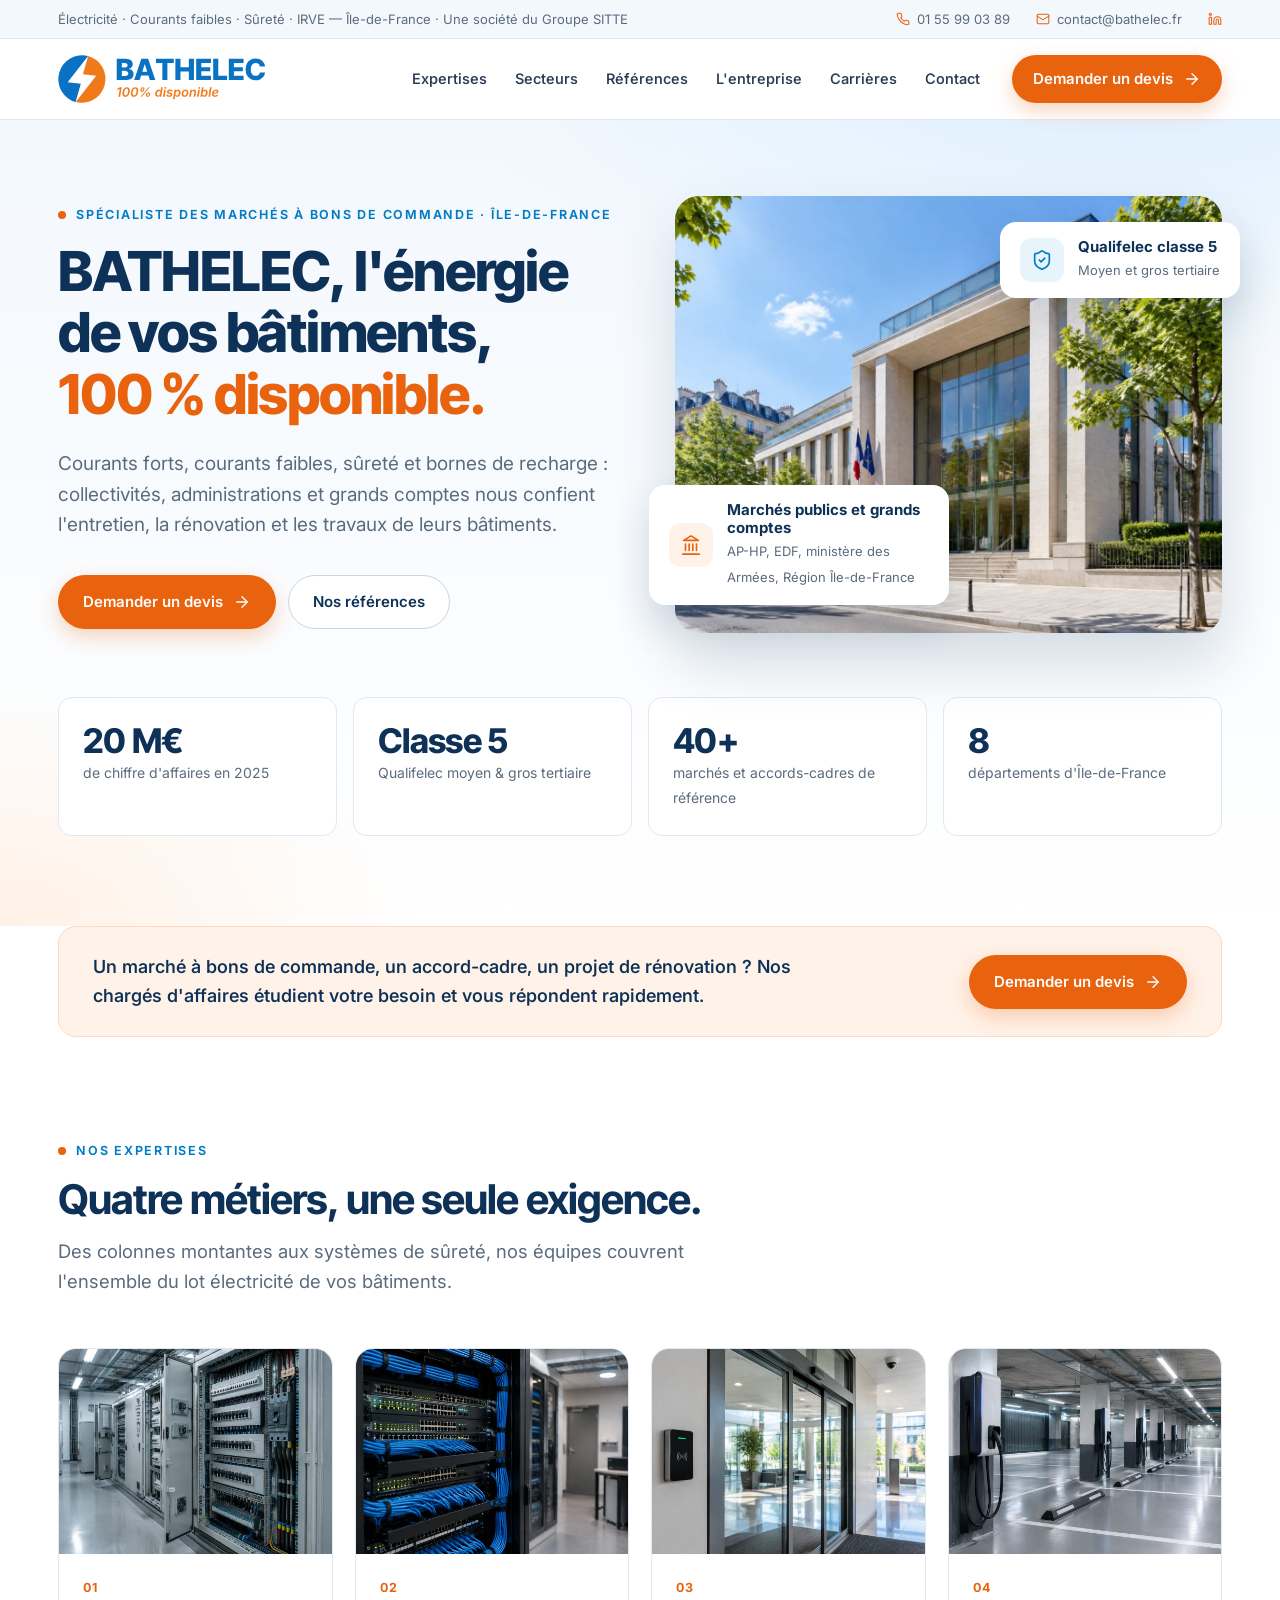
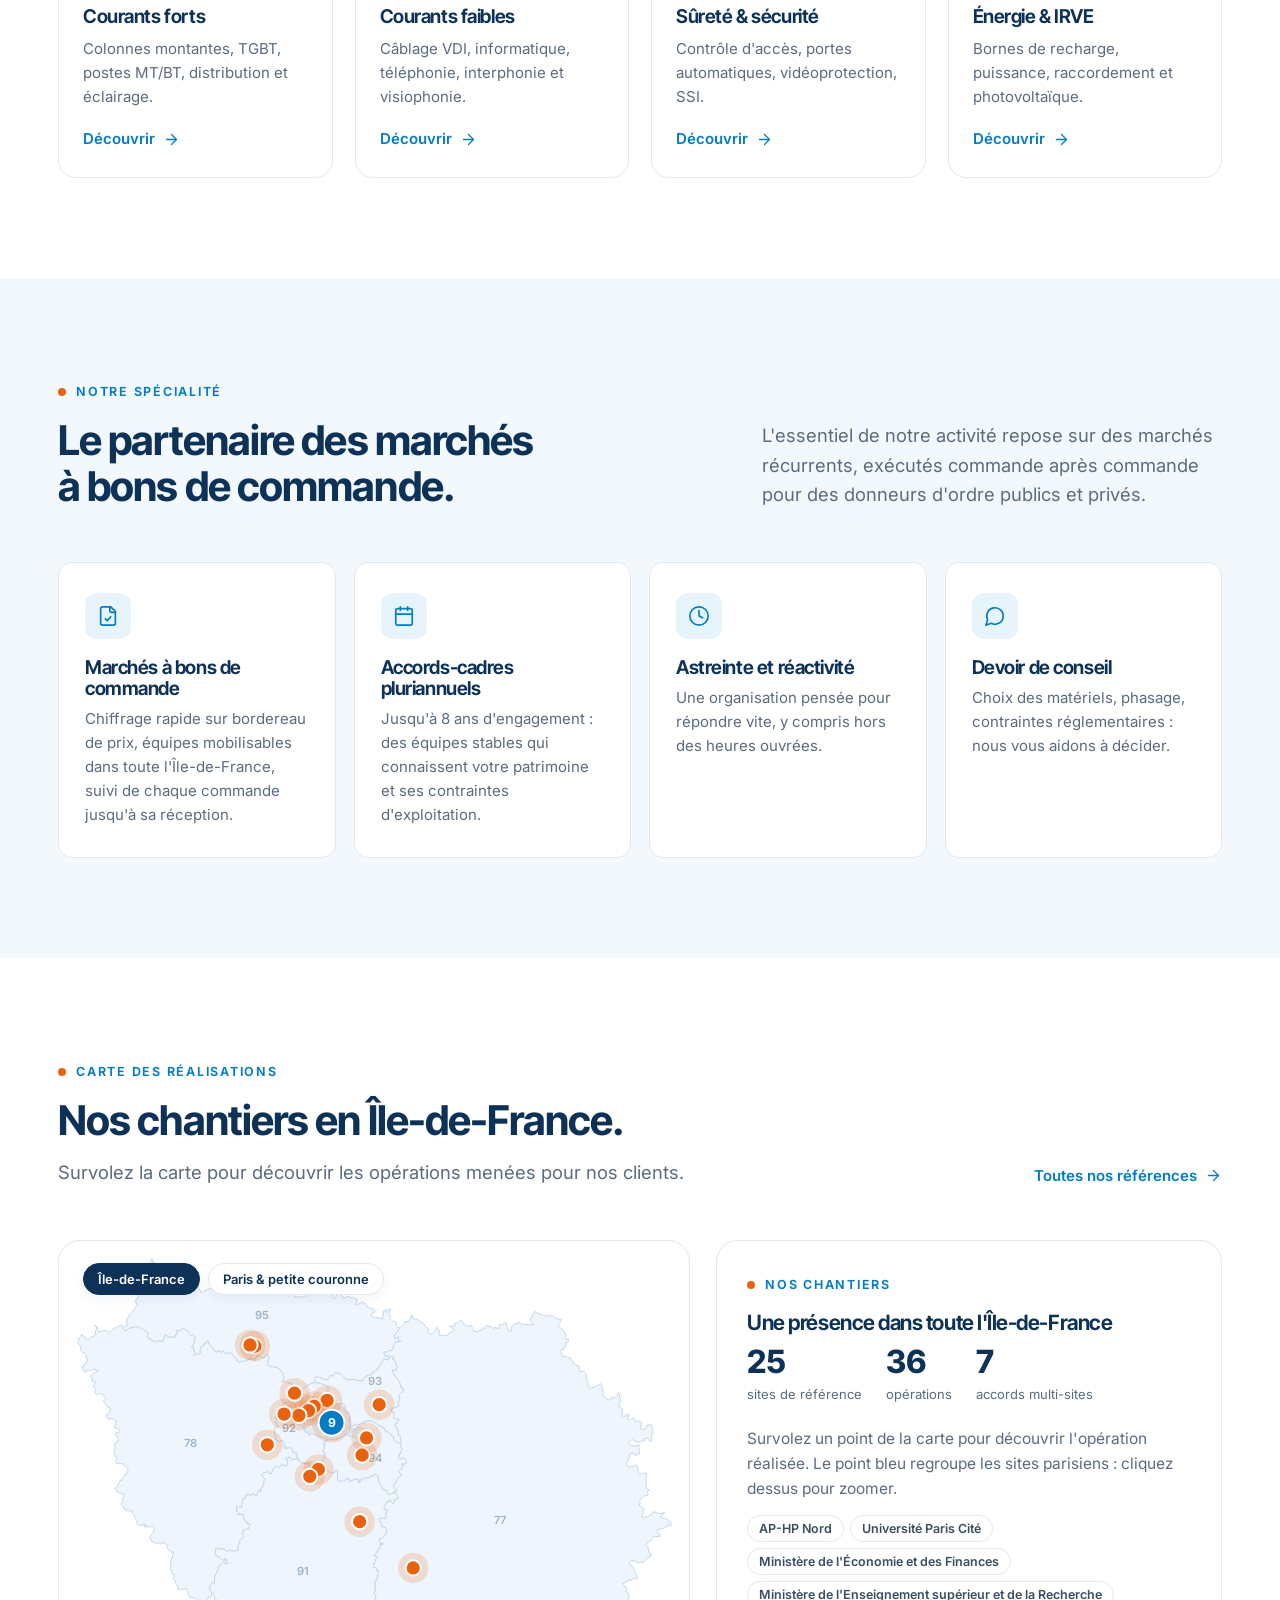
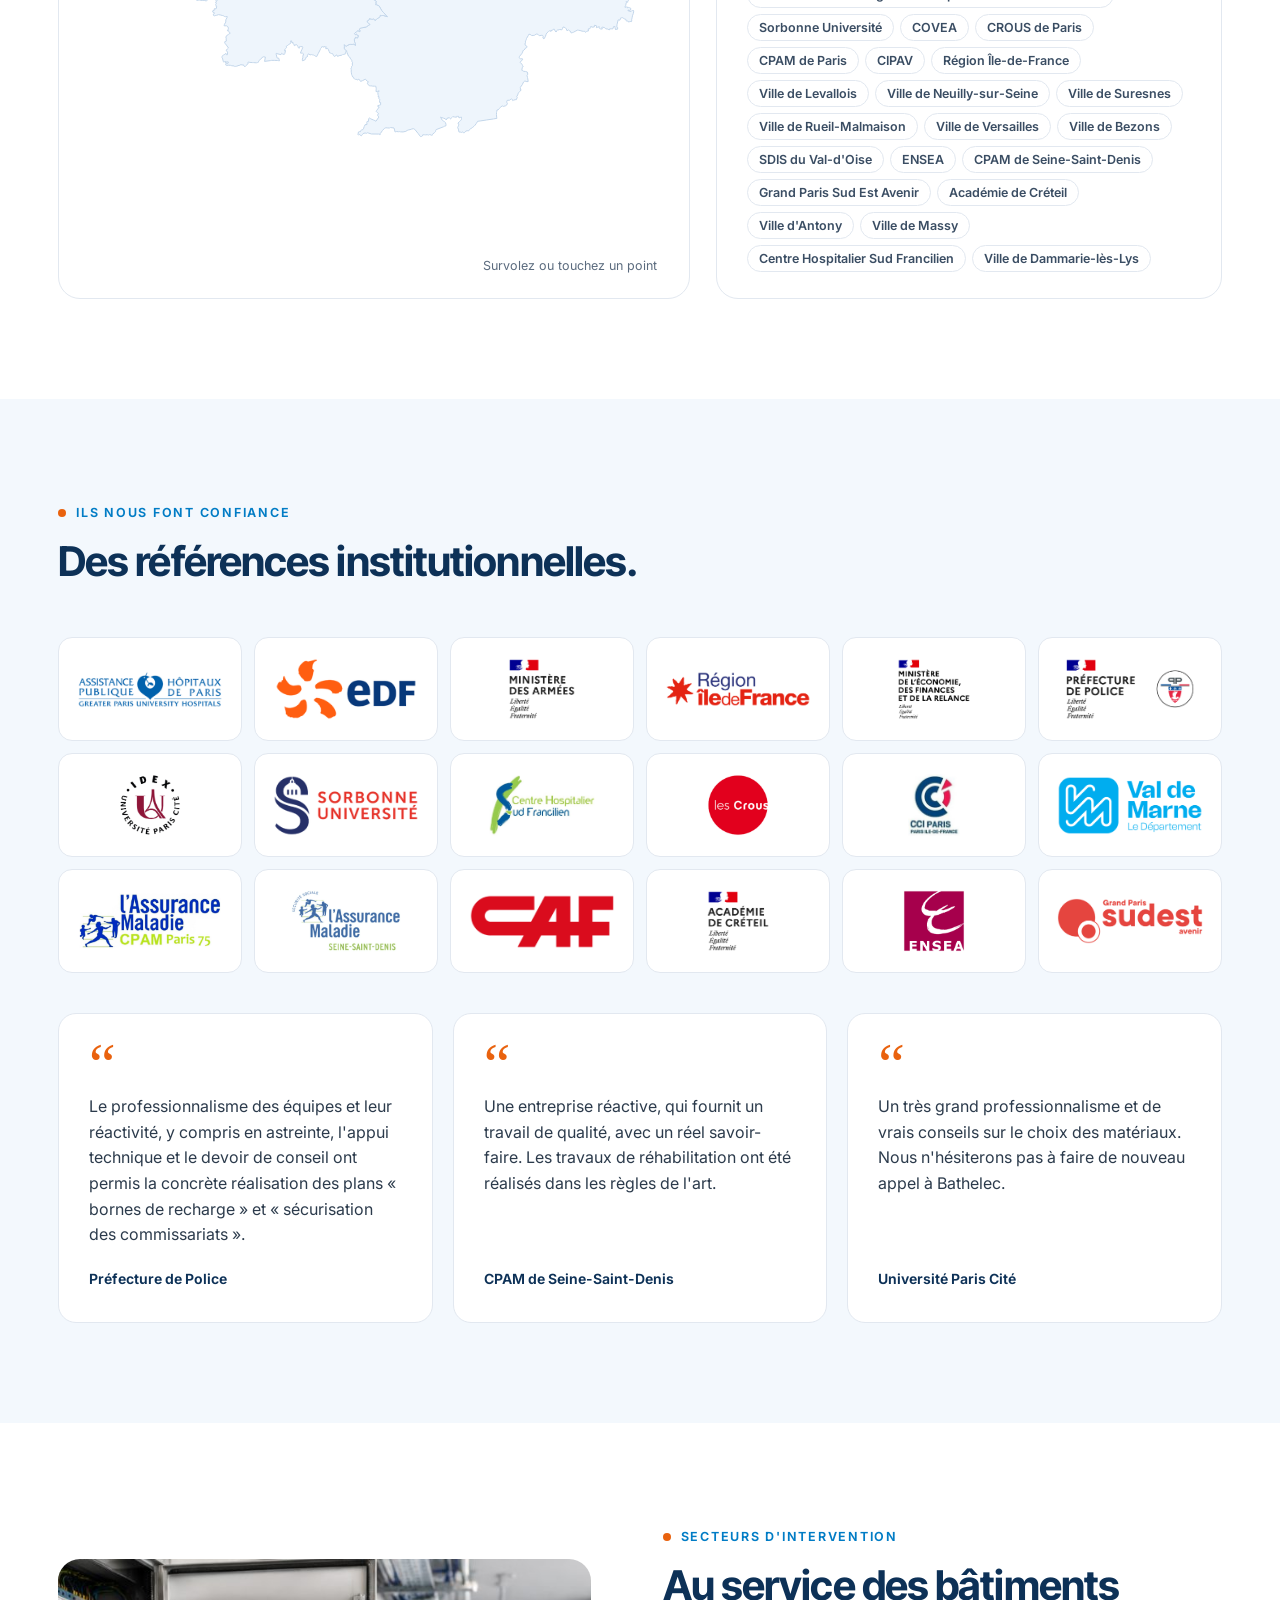
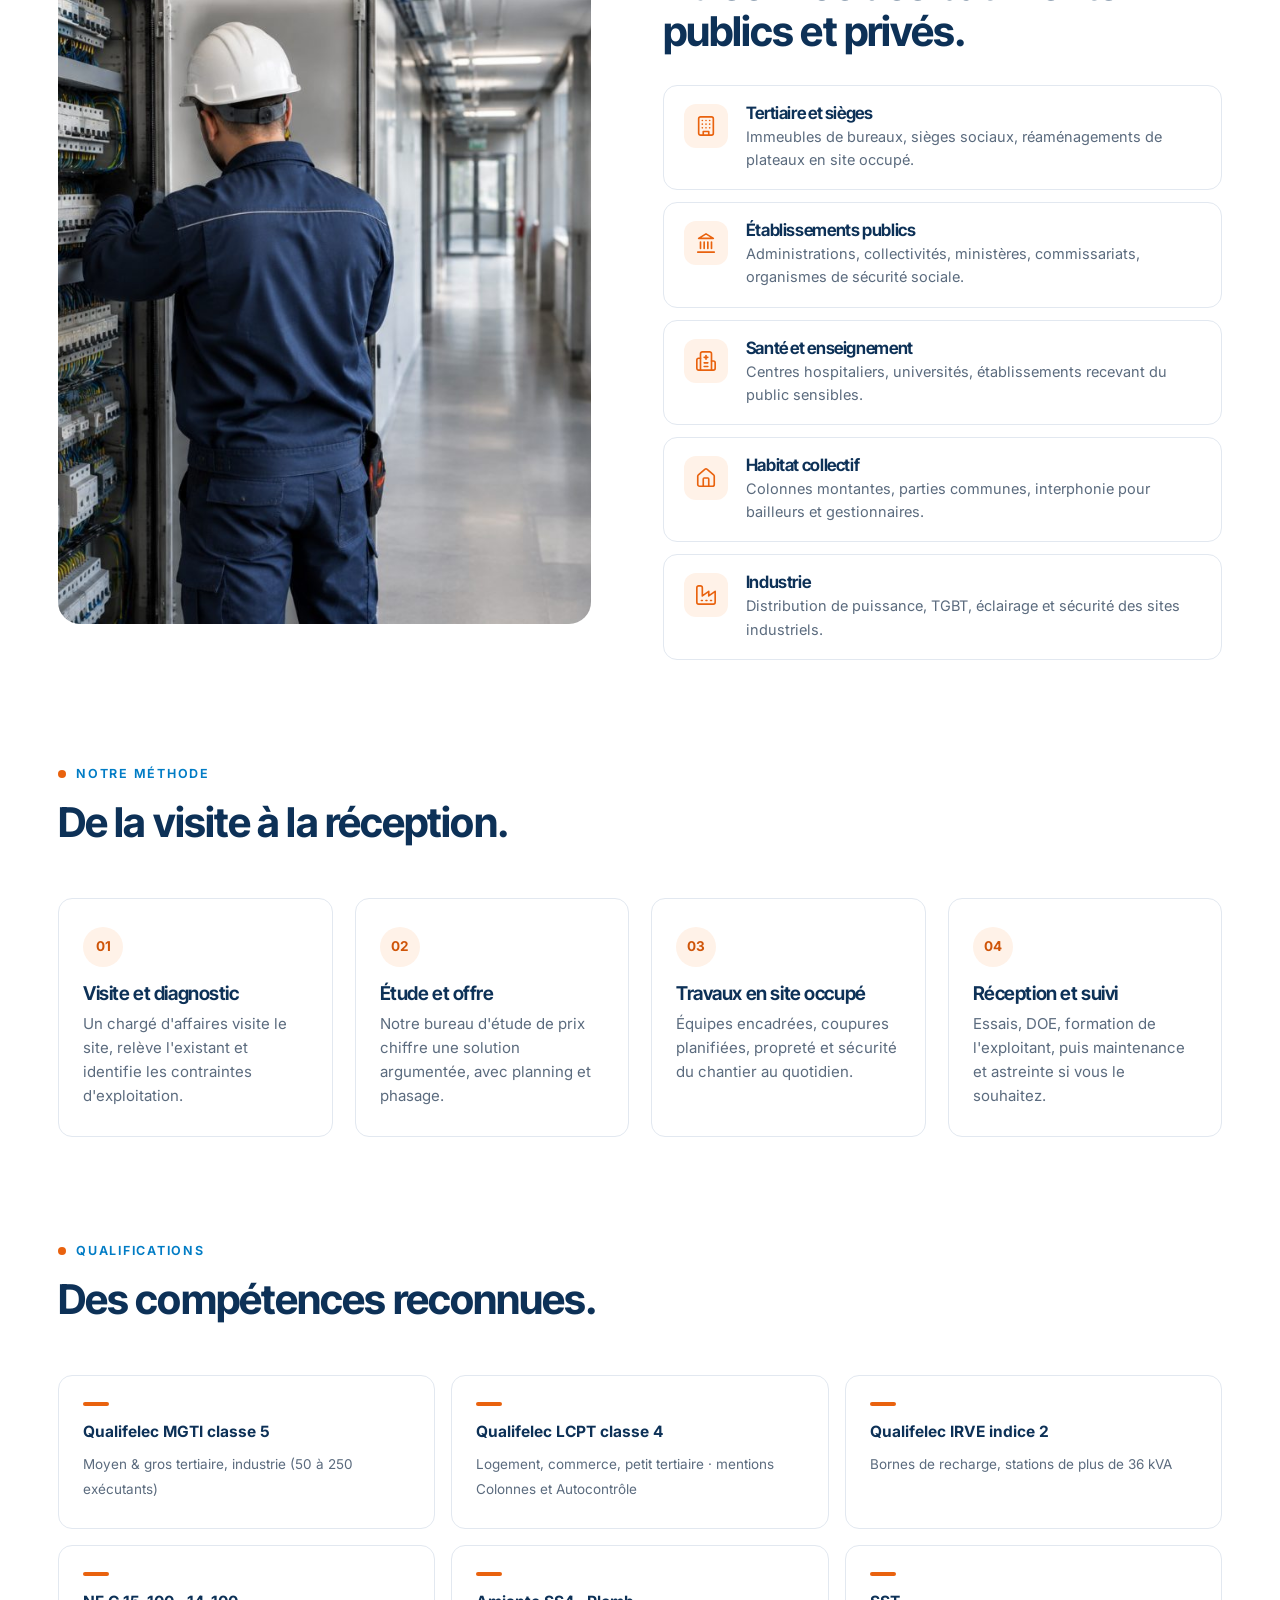
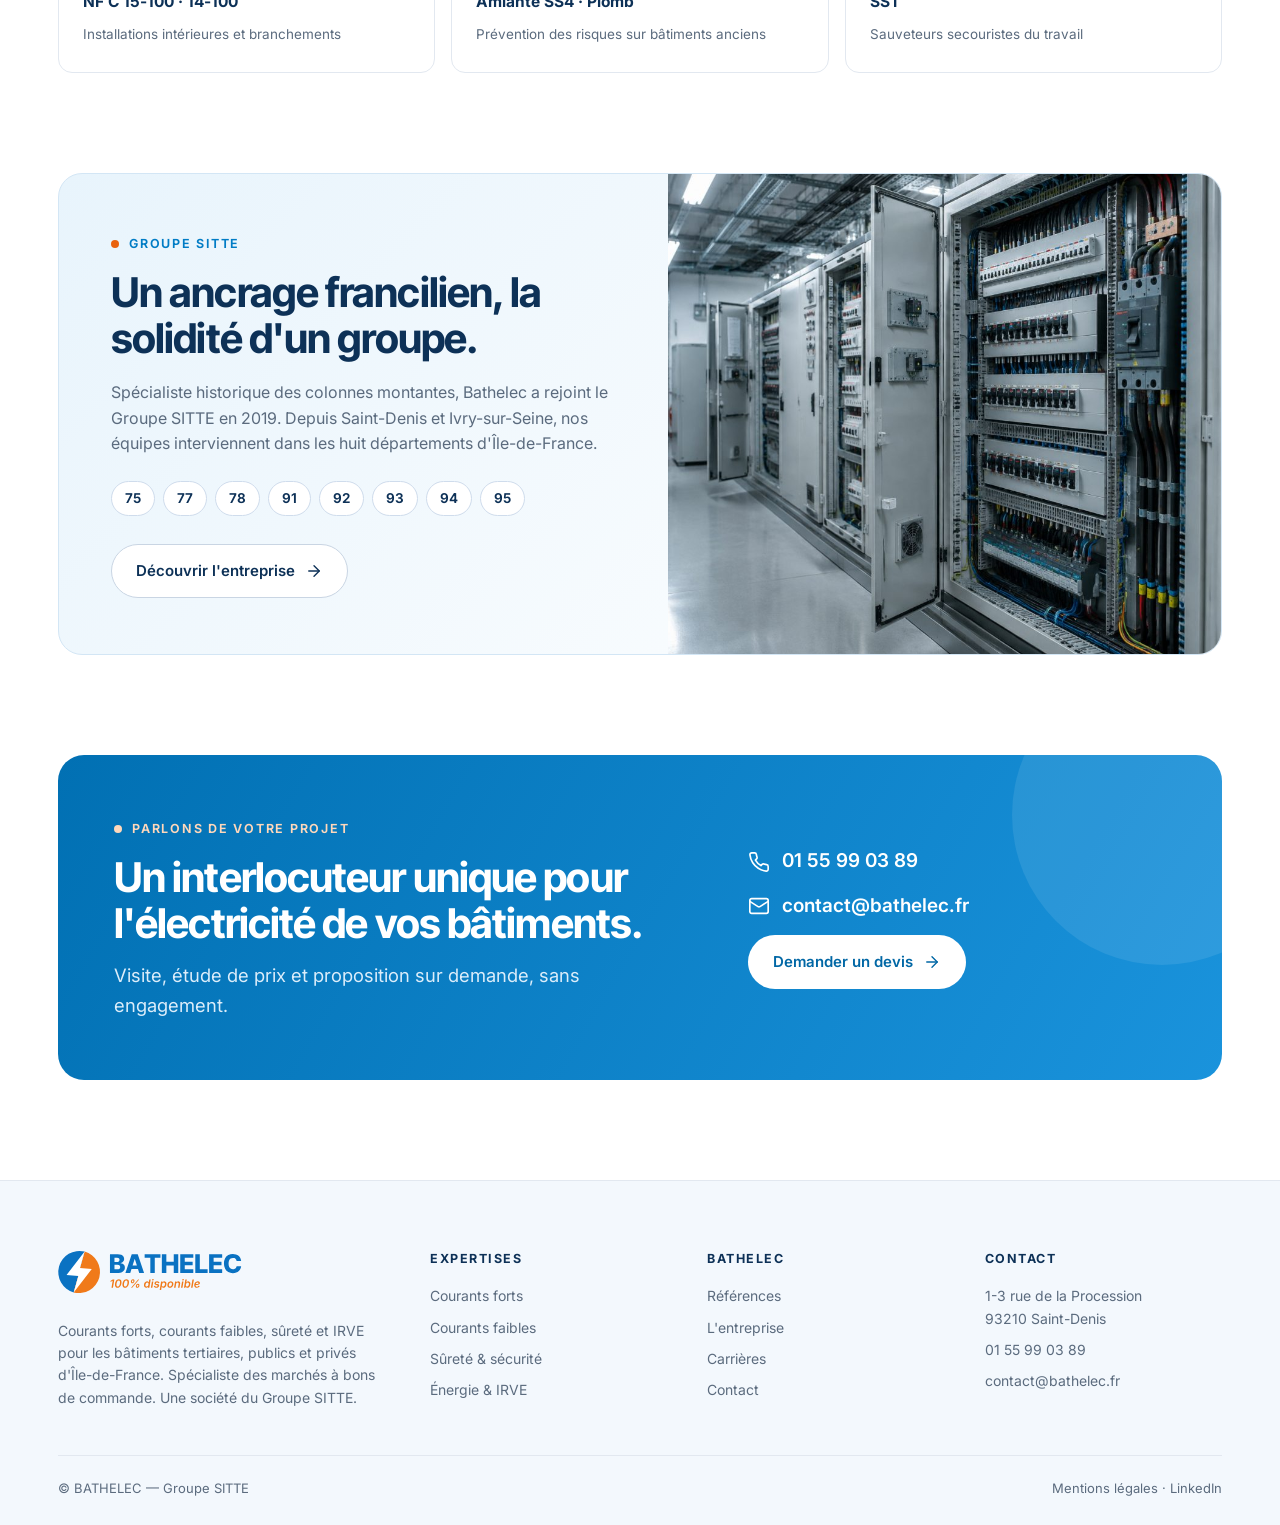
==== commit 0d50c779: "Logo animé au survol (rotation + soulignement) Co-Authored-By: Claude Opus 5.5 <noreply@anthropic.co" ====
--- a/index.html
+++ b/index.html
@@ -15,7 +15,7 @@
 <div class="top"><div class="wrap"><span class="hide-m">Électricité · Courants faibles · Sûreté · IRVE — Île-de-France · Une société du Groupe SITTE</span>
 <div class="r"><a href="tel:+33155990389"><svg class="ic" viewBox="0 0 24 24" fill="none" stroke="currentColor" stroke-width="1.8" stroke-linecap="round" stroke-linejoin="round" aria-hidden="true"><path d="M22 16.92v3a2 2 0 0 1-2.18 2 19.79 19.79 0 0 1-8.63-3.07 19.5 19.5 0 0 1-6-6 19.79 19.79 0 0 1-3.07-8.67A2 2 0 0 1 4.11 2h3a2 2 0 0 1 2 1.72c.13.96.36 1.9.7 2.81a2 2 0 0 1-.45 2.11L8.09 9.91a16 16 0 0 0 6 6l1.27-1.27a2 2 0 0 1 2.11-.45c.91.34 1.85.57 2.81.7A2 2 0 0 1 22 16.92z"/></svg>01 55 99 03 89</a><a href="mailto:contact@bathelec.fr"><svg class="ic" viewBox="0 0 24 24" fill="none" stroke="currentColor" stroke-width="1.8" stroke-linecap="round" stroke-linejoin="round" aria-hidden="true"><rect width="20" height="16" x="2" y="4" rx="2"/><path d="m22 7-8.97 5.7a1.94 1.94 0 0 1-2.06 0L2 7"/></svg>contact@bathelec.fr</a><a href="https://fr.linkedin.com/company/bathelec" target="_blank" rel="noopener" aria-label="LinkedIn"><svg class="ic" viewBox="0 0 24 24" fill="none" stroke="currentColor" stroke-width="1.8" stroke-linecap="round" stroke-linejoin="round" aria-hidden="true"><path d="M16 8a6 6 0 0 1 6 6v7h-4v-7a2 2 0 0 0-2-2 2 2 0 0 0-2 2v7h-4v-7a6 6 0 0 1 6-6z"/><rect width="4" height="12" x="2" y="9"/><circle cx="4" cy="4" r="2"/></svg></a></div></div></div>
 <header class="h"><div class="wrap">
-<a class="brand" href="index.html" aria-label="BATHELEC, accueil"><img src="img/logo.svg" alt="BATHELEC — 100% disponible" width="186" height="46"></a>
+<a class="brand" href="index.html" aria-label="BATHELEC, accueil"><svg class="logo-anim" xmlns="http://www.w3.org/2000/svg" viewBox="0 0 605 150" width="605" height="150" role="img" aria-label="BATHELEC, 100% disponible"><g class="spin"><g transform="translate(0 6) scale(2.875)"><path d="M30.21 0.82 L24.95 19.33 L23.05 28.67 L17.79 47.18 A24 24 0 0 1 30.21 0.82 Z" fill="#0A72C2"/><path d="M30.21 0.82 L24.95 19.33 L23.05 28.67 L17.79 47.18 A24 24 0 0 0 30.21 0.82 Z" fill="#F07A1A"/><path d="M30.21 0.82 L9.69 27.30 L23.05 28.67 L17.79 47.18 L38.31 20.70 L24.95 19.33 Z" fill="#FFFFFF"/></g></g><path d="M169.4453125 78.0V16.88671875H194.916015625Q201.765625 16.88671875 206.400390625 18.8349609375Q211.03515625 20.783203125 213.373046875 24.26953125Q215.7109375 27.755859375 215.7109375 32.349609375Q215.7109375 35.8359375 214.2548828125 38.5634765625Q212.798828125 41.291015625 210.2353515625 43.095703125Q207.671875 44.900390625 204.30859375 45.59765625V46.25390625Q208.0 46.376953125 211.1376953125 48.2021484375Q214.275390625 50.02734375 216.1826171875 53.267578125Q218.08984375 56.5078125 218.08984375 60.896484375Q218.08984375 65.818359375 215.6083984375 69.6943359375Q213.126953125 73.5703125 208.3896484375 75.78515625Q203.65234375 78.0 196.884765625 78.0ZM184.169921875 66.10546875H193.357421875Q198.115234375 66.10546875 200.412109375 64.259765625Q202.708984375 62.4140625 202.708984375 59.21484375Q202.708984375 56.8359375 201.6015625 55.11328125Q200.494140625 53.390625 198.4638671875 52.447265625Q196.43359375 51.50390625 193.64453125 51.50390625H184.169921875ZM184.169921875 42.029296875H192.373046875Q194.79296875 42.029296875 196.6591796875 41.208984375Q198.525390625 40.388671875 199.591796875 38.8916015625Q200.658203125 37.39453125 200.658203125 35.220703125Q200.658203125 32.185546875 198.484375 30.4013671875Q196.310546875 28.6171875 192.619140625 28.6171875H184.169921875ZM235.63468749999998 78.0H219.76164062499998L240.43351562499998 16.88671875H260.038984375L280.66984375 78.0H264.8378125L260.81828125 65.162109375H239.65421874999998ZM257.2909375 53.923828125 250.48234374999998 32.267578125H249.99015624999998L243.18156249999998 53.923828125ZM282.50570312499997 28.904296875V16.88671875H334.10335937499997V28.904296875H315.56429687499997V78.0H301.04476562499997V28.904296875ZM338.60523437499995 78.0V16.88671875H353.32984374999995V41.4140625H377.44703124999995V16.88671875H392.17164062499995V78.0H377.44703124999995V53.431640625H353.32984374999995V78.0ZM398.64226562499994 78.0V16.88671875H441.25749999999994V28.904296875H413.36687499999994V41.25H439.04265624999994V52.98046875H413.36687499999994V65.982421875H441.21648437499994V78.0ZM447.6871093749999 78.0V16.88671875H462.4117187499999V65.982421875H487.8824218749999V78.0ZM492.7534374999999 78.0V16.88671875H535.3686718749999V28.904296875H507.4780468749999V41.25H533.1538281249999V52.98046875H507.4780468749999V65.982421875H535.3276562499999V78.0ZM570.0990625 78.8203125Q561.81390625 78.8203125 555.2719140625 75.169921875Q548.729921875 71.51953125 544.9359765625 64.5263671875Q541.14203125 57.533203125 541.14203125 47.484375Q541.14203125 37.39453125 544.9769921875 30.3603515625Q548.811953125 23.326171875 555.3949609375 19.6962890625Q561.97796875 16.06640625 570.0990625 16.06640625Q575.636171875 16.06640625 580.35296875 17.6044921875Q585.069765625 19.142578125 588.6586328125 22.095703125Q592.2475 25.048828125 594.46234375 29.314453125Q596.6771875 33.580078125 597.25140625 39.076171875H582.32171875Q582.034609375 36.779296875 581.1117578125 34.9130859375Q580.18890625 33.046875 578.6508203125 31.734375Q577.112734375 30.421875 575.061953125 29.7041015625Q573.011171875 28.986328125 570.468203125 28.986328125Q566.038515625 28.986328125 562.839296875 31.1806640625Q559.640078125 33.375 557.917421875 37.4970703125Q556.194765625 41.619140625 556.194765625 47.484375Q556.194765625 53.513671875 557.9379296875 57.6357421875Q559.68109375 61.7578125 562.8598046875 63.8291015625Q566.038515625 65.900390625 570.4271875 65.900390625Q572.847109375 65.900390625 574.856875 65.2646484375Q576.866640625 64.62890625 578.4047265625 63.4189453125Q579.9428125 62.208984375 580.9476953125 60.4658203125Q581.952578125 58.72265625 582.32171875 56.5078125H597.25140625Q596.84125 60.568359375 594.913515625 64.546875Q592.98578125 68.525390625 589.5609765625 71.7451171875Q586.136171875 74.96484375 581.2553125 76.892578125Q576.374453125 78.8203125 570.0990625 78.8203125Z" fill="#0A72C2"/><path d="M183.73583984375 99.0810546875 179.2734375 126.0H174.50390625L178.24365234375 103.380859375H178.06298828125L171.03515625 107.8974609375L171.7939453125 103.30859375L178.42431640625 99.0810546875ZM194.14208984375 126.361328125Q190.8720703125 126.361328125 188.83056640625 124.726318359375Q186.7890625 123.09130859375 186.075439453125 120.010986328125Q185.36181640625 116.9306640625 186.08447265625 112.55859375Q186.80712890625 108.1865234375 188.550537109375 105.088134765625Q190.2939453125 101.98974609375 192.87744140625 100.354736328125Q195.4609375 98.7197265625 198.712890625 98.7197265625Q201.94677734375 98.7197265625 203.997314453125 100.354736328125Q206.0478515625 101.98974609375 206.7705078125 105.070068359375Q207.4931640625 108.150390625 206.7705078125 112.5224609375Q206.0478515625 116.9306640625 204.3134765625 120.02001953125Q202.5791015625 123.109375 199.99560546875 124.7353515625Q197.412109375 126.361328125 194.14208984375 126.361328125ZM194.810546875 122.314453125Q196.5810546875 122.314453125 197.999267578125 121.158203125Q199.41748046875 120.001953125 200.4111328125 117.81591796875Q201.40478515625 115.6298828125 201.91064453125 112.5224609375Q202.4345703125 109.451171875 202.16357421875 107.26513671875Q201.892578125 105.0791015625 200.86279296875 103.913818359375Q199.8330078125 102.74853515625 198.04443359375 102.74853515625Q196.31005859375 102.74853515625 194.891845703125 103.88671875Q193.4736328125 105.02490234375 192.4619140625 107.2109375Q191.4501953125 109.39697265625 190.92626953125 112.57666015625Q190.42041015625 115.666015625 190.69140625 117.843017578125Q190.96240234375 120.02001953125 192.001220703125 121.167236328125Q193.0400390625 122.314453125 194.810546875 122.314453125ZM218.53173828125 126.361328125Q215.26171875 126.361328125 213.22021484375 124.726318359375Q211.1787109375 123.09130859375 210.465087890625 120.010986328125Q209.75146484375 116.9306640625 210.47412109375 112.55859375Q211.19677734375 108.1865234375 212.940185546875 105.088134765625Q214.68359375 101.98974609375 217.26708984375 100.354736328125Q219.8505859375 98.7197265625 223.1025390625 98.7197265625Q226.33642578125 98.7197265625 228.386962890625 100.354736328125Q230.4375 101.98974609375 231.16015625 105.070068359375Q231.8828125 108.150390625 231.16015625 112.5224609375Q230.4375 116.9306640625 228.703125 120.02001953125Q226.96875 123.109375 224.38525390625 124.7353515625Q221.8017578125 126.361328125 218.53173828125 126.361328125ZM219.2001953125 122.314453125Q220.970703125 122.314453125 222.388916015625 121.158203125Q223.80712890625 120.001953125 224.80078125 117.81591796875Q225.79443359375 115.6298828125 226.30029296875 112.5224609375Q226.82421875 109.451171875 226.55322265625 107.26513671875Q226.2822265625 105.0791015625 225.25244140625 103.913818359375Q224.22265625 102.74853515625 222.43408203125 102.74853515625Q220.69970703125 102.74853515625 219.281494140625 103.88671875Q217.86328125 105.02490234375 216.8515625 107.2109375Q215.83984375 109.39697265625 215.31591796875 112.57666015625Q214.81005859375 115.666015625 215.0810546875 117.843017578125Q215.35205078125 120.02001953125 216.390869140625 121.167236328125Q217.4296875 122.314453125 219.2001953125 122.314453125ZM242.45166015625 111.619140625Q240.5908203125 111.619140625 239.45263671875 110.82421875Q238.314453125 110.029296875 237.89892578125 108.71044921875Q237.4833984375 107.3916015625 237.736328125 105.837890625L237.97119140625 104.4287109375Q238.22412109375 102.875 239.109375 101.55615234375Q239.99462890625 100.2373046875 241.394775390625 99.4423828125Q242.794921875 98.6474609375 244.6015625 98.6474609375Q246.48046875 98.6474609375 247.609619140625 99.4423828125Q248.73876953125 100.2373046875 249.154296875 101.55615234375Q249.56982421875 102.875 249.31689453125 104.4287109375L249.08203125 105.837890625Q248.8291015625 107.3916015625 247.9619140625 108.71044921875Q247.0947265625 110.029296875 245.694580078125 110.82421875Q244.29443359375 111.619140625 242.45166015625 111.619140625ZM242.939453125 108.6201171875Q244.2041015625 108.6201171875 244.83642578125 107.761962890625Q245.46875 106.90380859375 245.63134765625 105.837890625L245.8662109375 104.4287109375Q246.046875 103.36279296875 245.7216796875 102.49560546875Q245.396484375 101.62841796875 244.095703125 101.62841796875Q242.88525390625 101.62841796875 242.225830078125 102.504638671875Q241.56640625 103.380859375 241.40380859375 104.4287109375L241.1689453125 105.837890625Q240.98828125 106.90380859375 241.340576171875 107.761962890625Q241.69287109375 108.6201171875 242.939453125 108.6201171875ZM258.56689453125 126.48779296875Q256.7060546875 126.48779296875 255.56787109375 125.69287109375Q254.4296875 124.89794921875 254.01416015625 123.5791015625Q253.5986328125 122.26025390625 253.8515625 120.70654296875L254.08642578125 119.29736328125Q254.33935546875 117.74365234375 255.215576171875 116.4248046875Q256.091796875 115.10595703125 257.5009765625 114.31103515625Q258.91015625 113.51611328125 260.716796875 113.51611328125Q262.595703125 113.51611328125 263.724853515625 114.31103515625Q264.85400390625 115.10595703125 265.26953125 116.4248046875Q265.68505859375 117.74365234375 265.4140625 119.29736328125L265.17919921875 120.70654296875Q264.9443359375 122.2783203125 264.0771484375 123.588134765625Q263.2099609375 124.89794921875 261.809814453125 125.69287109375Q260.40966796875 126.48779296875 258.56689453125 126.48779296875ZM259.0546875 123.48876953125Q260.3193359375 123.48876953125 260.95166015625 122.630615234375Q261.583984375 121.7724609375 261.74658203125 120.70654296875L261.9814453125 119.29736328125Q262.162109375 118.2314453125 261.8369140625 117.3642578125Q261.51171875 116.4970703125 260.2109375 116.4970703125Q259.00048828125 116.4970703125 258.341064453125 117.373291015625Q257.681640625 118.24951171875 257.51904296875 119.29736328125L257.2841796875 120.70654296875Q257.103515625 121.7724609375 257.455810546875 122.630615234375Q257.80810546875 123.48876953125 259.0546875 123.48876953125ZM238.2421875 126.0 261.20458984375 99.0810546875H264.7275390625L241.76513671875 126.0ZM287.40087890625 126.361328125Q284.2392578125 126.361328125 282.297119140625 124.256591796875Q280.35498046875 122.15185546875 280.35498046875 118.32177734375Q280.35498046875 115.955078125 281.014404296875 113.687744140625Q281.673828125 111.42041015625 282.95654296875 109.57763671875Q284.2392578125 107.73486328125 286.091064453125 106.641845703125Q287.94287109375 105.548828125 290.3095703125 105.548828125Q292.17041015625 105.548828125 293.2724609375 106.172119140625Q294.37451171875 106.79541015625 294.9345703125 107.671630859375Q295.49462890625 108.5478515625 295.7294921875 109.28857421875H295.92822265625L297.62646484375 99.0810546875H302.32373046875L297.861328125 126.0H293.25439453125L293.814453125 122.80224609375H293.525390625Q293.03759765625 123.615234375 292.24267578125 124.4462890625Q291.44775390625 125.27734375 290.264404296875 125.8193359375Q289.0810546875 126.361328125 287.40087890625 126.361328125ZM288.7919921875 122.4951171875Q290.36376953125 122.4951171875 291.547119140625 121.709228515625Q292.73046875 120.92333984375 293.534423828125 119.62255859375Q294.33837890625 118.32177734375 294.744873046875 116.7861328125Q295.1513671875 115.25048828125 295.1513671875 113.7509765625Q295.1513671875 111.74560546875 294.239013671875 110.580322265625Q293.32666015625 109.4150390625 291.48388671875 109.4150390625Q289.912109375 109.4150390625 288.728759765625 110.19189453125Q287.54541015625 110.96875 286.75048828125 112.25146484375Q285.95556640625 113.5341796875 285.549072265625 115.0517578125Q285.142578125 116.5693359375 285.142578125 118.05078125Q285.142578125 120.0380859375 286.036865234375 121.2666015625Q286.93115234375 122.4951171875 288.7919921875 122.4951171875ZM302.86572265625 126.0 306.2080078125 105.8017578125H310.9052734375L307.56298828125 126.0ZM309.0263671875 102.947265625Q307.90625 102.947265625 307.228759765625 102.1884765625Q306.55126953125 101.4296875 306.73193359375 100.36376953125Q306.89453125 99.2978515625 307.833984375 98.548095703125Q308.7734375 97.79833984375 309.8935546875 97.79833984375Q311.03173828125 97.79833984375 311.709228515625 98.548095703125Q312.38671875 99.2978515625 312.2060546875 100.36376953125Q312.025390625 101.4296875 311.094970703125 102.1884765625Q310.16455078125 102.947265625 309.0263671875 102.947265625ZM320.35400390625 126.41552734375Q318.04150390625 126.41552734375 316.34326171875 125.7470703125Q314.64501953125 125.07861328125 313.678466796875 123.841064453125Q312.7119140625 122.603515625 312.5673828125 120.88720703125Q312.5673828125 120.77880859375 312.558349609375 120.697509765625Q312.54931640625 120.6162109375 312.54931640625 120.52587890625L316.9755859375 120.02001953125Q317.1201171875 121.50146484375 317.9873046875 122.160888671875Q318.8544921875 122.8203125 320.53466796875 122.8203125Q321.69091796875 122.8203125 322.66650390625 122.47705078125Q323.64208984375 122.1337890625 324.2744140625 121.546630859375Q324.90673828125 120.95947265625 324.9970703125 120.1826171875Q325.08740234375 119.40576171875 324.5634765625 118.872802734375Q324.03955078125 118.33984375 322.7568359375 118.06884765625L319.4326171875 117.328125Q316.794921875 116.7138671875 315.575439453125 115.3046875Q314.35595703125 113.8955078125 314.57275390625 111.763671875Q314.771484375 109.8125 316.009033203125 108.42138671875Q317.24658203125 107.0302734375 319.19775390625 106.28955078125Q321.14892578125 105.548828125 323.46142578125 105.548828125Q326.8037109375 105.548828125 328.6103515625 106.894775390625Q330.4169921875 108.24072265625 330.7421875 110.40869140625Q330.7783203125 110.51708984375 330.805419921875 110.652587890625Q330.83251953125 110.7880859375 330.8505859375 110.91455078125L326.64111328125 111.42041015625Q326.46044921875 110.37255859375 325.746826171875 109.713134765625Q325.033203125 109.0537109375 323.46142578125 109.0537109375Q322.44970703125 109.0537109375 321.5283203125 109.37890625Q320.60693359375 109.7041015625 319.99267578125 110.273193359375Q319.37841796875 110.84228515625 319.2880859375 111.6552734375Q319.16162109375 112.4501953125 319.694580078125 112.965087890625Q320.2275390625 113.47998046875 321.65478515625 113.80517578125L324.9609375 114.52783203125Q327.61669921875 115.10595703125 328.84521484375 116.4609375Q330.07373046875 117.81591796875 329.8388671875 119.8935546875Q329.6943359375 121.39306640625 328.8994140625 122.594482421875Q328.1044921875 123.7958984375 326.8037109375 124.654052734375Q325.5029296875 125.51220703125 323.849853515625 125.9638671875Q322.19677734375 126.41552734375 320.35400390625 126.41552734375ZM331.609375 133.5517578125 336.21630859375 105.8017578125H340.80517578125L340.22705078125 109.14404296875H340.3896484375Q340.87744140625 108.38525390625 341.681396484375 107.545166015625Q342.4853515625 106.705078125 343.704833984375 106.126953125Q344.92431640625 105.548828125 346.65869140625 105.548828125Q348.736328125 105.548828125 350.317138671875 106.47021484375Q351.89794921875 107.3916015625 352.80126953125 109.18017578125Q353.70458984375 110.96875 353.70458984375 113.5703125Q353.70458984375 115.79248046875 353.072265625 118.05078125Q352.43994140625 120.30908203125 351.193359375 122.18798828125Q349.94677734375 124.06689453125 348.076904296875 125.214111328125Q346.20703125 126.361328125 343.73193359375 126.361328125Q341.92529296875 126.361328125 340.832275390625 125.7470703125Q339.7392578125 125.1328125 339.17919921875 124.265625Q338.619140625 123.3984375 338.3662109375 122.67578125H338.09521484375L336.306640625 133.5517578125ZM342.5576171875 122.4951171875Q344.18359375 122.4951171875 345.3759765625 121.673095703125Q346.568359375 120.85107421875 347.36328125 119.5322265625Q348.158203125 118.21337890625 348.546630859375 116.69580078125Q348.93505859375 115.17822265625 348.93505859375 113.80517578125Q348.93505859375 111.81787109375 348.040771484375 110.616455078125Q347.146484375 109.4150390625 345.267578125 109.4150390625Q343.69580078125 109.4150390625 342.50341796875 110.19189453125Q341.31103515625 110.96875 340.51611328125 112.242431640625Q339.72119140625 113.51611328125 339.32373046875 115.042724609375Q338.92626953125 116.5693359375 338.92626953125 118.06884765625Q338.92626953125 120.1103515625 339.838623046875 121.302734375Q340.7509765625 122.4951171875 342.5576171875 122.4951171875ZM364.94189453125 126.41552734375Q362.30419921875 126.41552734375 360.443359375 125.376708984375Q358.58251953125 124.337890625 357.5888671875 122.449951171875Q356.59521484375 120.56201171875 356.59521484375 118.03271484375Q356.59521484375 115.61181640625 357.363037109375 113.37158203125Q358.130859375 111.13134765625 359.585205078125 109.369873046875Q361.03955078125 107.6083984375 363.126220703125 106.57861328125Q365.212890625 105.548828125 367.8505859375 105.548828125Q370.48828125 105.548828125 372.358154296875 106.57861328125Q374.22802734375 107.6083984375 375.2216796875 109.496337890625Q376.21533203125 111.38427734375 376.21533203125 113.931640625Q376.21533203125 116.37060546875 375.447509765625 118.61083984375Q374.6796875 120.85107421875 373.21630859375 122.612548828125Q371.7529296875 124.3740234375 369.666259765625 125.394775390625Q367.57958984375 126.41552734375 364.94189453125 126.41552734375ZM365.08642578125 122.603515625Q366.71240234375 122.603515625 367.9228515625 121.7724609375Q369.13330078125 120.94140625 369.919189453125 119.62255859375Q370.705078125 118.3037109375 371.093505859375 116.777099609375Q371.48193359375 115.25048828125 371.48193359375 113.859375Q371.48193359375 112.54052734375 371.075439453125 111.52880859375Q370.6689453125 110.51708984375 369.837890625 109.93896484375Q369.0068359375 109.36083984375 367.7060546875 109.36083984375Q366.080078125 109.36083984375 364.86962890625 110.182861328125Q363.6591796875 111.0048828125 362.873291015625 112.32373046875Q362.08740234375 113.642578125 361.698974609375 115.169189453125Q361.310546875 116.69580078125 361.310546875 118.10498046875Q361.310546875 120.07421875 362.23193359375 121.3388671875Q363.1533203125 122.603515625 365.08642578125 122.603515625ZM385.14013671875 114.3291015625 383.18896484375 126.0H378.49169921875L381.85205078125 105.8017578125H386.29638671875L385.736328125 109.54150390625Q386.80224609375 107.77099609375 388.193359375 106.79541015625Q389.98193359375 105.548828125 392.36669921875 105.548828125Q394.5166015625 105.548828125 395.97998046875 106.479248046875Q397.443359375 107.40966796875 398.066650390625 109.14404296875Q398.68994140625 110.87841796875 398.2744140625 113.3173828125L396.16064453125 126.0H391.46337890625L393.5048828125 113.73291015625Q393.8662109375 111.67333984375 392.989990234375 110.607421875Q392.11376953125 109.54150390625 390.37939453125 109.54150390625Q389.07861328125 109.54150390625 387.9765625 110.11962890625Q386.87451171875 110.69775390625 386.124755859375 111.772705078125Q385.375 112.84765625 385.14013671875 114.3291015625ZM401.1650390625 126.0 404.50732421875 105.8017578125H409.20458984375L405.8623046875 126.0ZM407.32568359375 102.947265625Q406.20556640625 102.947265625 405.528076171875 102.1884765625Q404.8505859375 101.4296875 405.03125 100.36376953125Q405.19384765625 99.2978515625 406.13330078125 98.548095703125Q407.07275390625 97.79833984375 408.19287109375 97.79833984375Q409.3310546875 97.79833984375 410.008544921875 98.548095703125Q410.68603515625 99.2978515625 410.50537109375 100.36376953125Q410.32470703125 101.4296875 409.394287109375 102.1884765625Q408.4638671875 102.947265625 407.32568359375 102.947265625ZM421.724609375 126.361328125Q419.93603515625 126.361328125 418.833984375 125.76513671875Q417.73193359375 125.1689453125 417.15380859375 124.31982421875Q416.57568359375 123.470703125 416.3046875 122.72998046875H416.015625L415.4375 126.0H410.8486328125L415.31103515625 99.0810546875H420.00830078125L418.31005859375 109.14404296875H418.544921875Q419.05078125 108.38525390625 419.8095703125 107.545166015625Q420.568359375 106.705078125 421.74267578125 106.126953125Q422.9169921875 105.548828125 424.6513671875 105.548828125Q426.72900390625 105.548828125 428.309814453125 106.47021484375Q429.890625 107.3916015625 430.7939453125 109.18017578125Q431.697265625 110.96875 431.697265625 113.5703125Q431.697265625 115.79248046875 431.06494140625 118.05078125Q430.4326171875 120.30908203125 429.18603515625 122.18798828125Q427.939453125 124.06689453125 426.069580078125 125.214111328125Q424.19970703125 126.361328125 421.724609375 126.361328125ZM420.55029296875 122.4951171875Q422.17626953125 122.4951171875 423.36865234375 121.673095703125Q424.56103515625 120.85107421875 425.35595703125 119.5322265625Q426.15087890625 118.21337890625 426.539306640625 116.69580078125Q426.927734375 115.17822265625 426.927734375 113.80517578125Q426.927734375 111.81787109375 426.033447265625 110.616455078125Q425.13916015625 109.4150390625 423.26025390625 109.4150390625Q421.6884765625 109.4150390625 420.49609375 110.19189453125Q419.3037109375 110.96875 418.5087890625 112.242431640625Q417.7138671875 113.51611328125 417.31640625 115.042724609375Q416.9189453125 116.5693359375 416.9189453125 118.06884765625Q416.9189453125 120.1103515625 417.831298828125 121.302734375Q418.74365234375 122.4951171875 420.55029296875 122.4951171875ZM443.115234375 99.0810546875 438.65283203125 126.0H433.95556640625L438.41796875 99.0810546875ZM452.6904296875 126.43359375Q450.07080078125 126.43359375 448.173828125 125.448974609375Q446.27685546875 124.46435546875 445.26513671875 122.630615234375Q444.25341796875 120.796875 444.25341796875 118.2314453125Q444.25341796875 115.6298828125 445.093505859375 113.326416015625Q445.93359375 111.02294921875 447.478271484375 109.243408203125Q449.02294921875 107.4638671875 451.1005859375 106.4521484375Q453.17822265625 105.4404296875 455.6533203125 105.4404296875Q457.73095703125 105.4404296875 459.3388671875 106.135986328125Q460.94677734375 106.83154296875 461.8681640625 108.123291015625Q462.78955078125 109.4150390625 462.78955078125 111.185546875Q462.78955078125 113.01025390625 461.759765625 114.220703125Q460.72998046875 115.43115234375 458.679443359375 116.1357421875Q456.62890625 116.84033203125 453.57568359375 117.12939453125Q451.44384765625 117.34619140625 448.80615234375 117.41845703125Q448.77001953125 117.8701171875 448.77001953125 118.28564453125Q448.77001953125 119.5322265625 449.16748046875 120.552978515625Q449.56494140625 121.57373046875 450.50439453125 122.160888671875Q451.44384765625 122.748046875 453.015625 122.748046875Q454.69580078125 122.748046875 455.987548828125 122.04345703125Q457.279296875 121.3388671875 457.87548828125 120.09228515625L462.13916015625 120.81494140625Q461.109375 123.3623046875 458.589111328125 124.89794921875Q456.06884765625 126.43359375 452.6904296875 126.43359375ZM449.34814453125 114.41943359375Q451.208984375 114.38330078125 452.6181640625 114.29296875Q454.822265625 114.1484375 456.06884765625 113.80517578125Q457.3154296875 113.4619140625 457.830322265625 112.856689453125Q458.34521484375 112.25146484375 458.34521484375 111.34814453125Q458.34521484375 110.318359375 457.487060546875 109.72216796875Q456.62890625 109.1259765625 455.18359375 109.1259765625Q453.32275390625 109.1259765625 452.085205078125 110.056396484375Q450.84765625 110.98681640625 450.125 112.43212890625Q449.63720703125 113.3896484375 449.34814453125 114.41943359375Z" fill="#F07A1A"/><rect class="uline" x="166" y="137" width="300.5" height="4.5" rx="2.25" fill="#F07A1A"/></svg></a>
 <nav class="m">
 <div class="dd"><a href="index.html#expertises">Expertises</a><div class="menu"><a href="expertises/courants-forts.html"><svg class="ic" viewBox="0 0 24 24" fill="none" stroke="currentColor" stroke-width="1.8" stroke-linecap="round" stroke-linejoin="round" aria-hidden="true"><path d="M13 2 3 14h9l-1 8 10-12h-9l1-8z"/></svg><span>Courants forts<small>Colonnes montantes, TGBT, postes MT/BT, distribution et éclairage.</small></span></a><a href="expertises/courants-faibles.html"><svg class="ic" viewBox="0 0 24 24" fill="none" stroke="currentColor" stroke-width="1.8" stroke-linecap="round" stroke-linejoin="round" aria-hidden="true"><rect x="16" y="16" width="6" height="6" rx="1"/><rect x="2" y="16" width="6" height="6" rx="1"/><rect x="9" y="2" width="6" height="6" rx="1"/><path d="M5 16v-3a1 1 0 0 1 1-1h12a1 1 0 0 1 1 1v3"/><path d="M12 12V8"/></svg><span>Courants faibles<small>Câblage VDI, informatique, téléphonie, interphonie et visiophonie.</small></span></a><a href="expertises/surete-securite.html"><svg class="ic" viewBox="0 0 24 24" fill="none" stroke="currentColor" stroke-width="1.8" stroke-linecap="round" stroke-linejoin="round" aria-hidden="true"><path d="M20 13c0 5-3.5 7.5-7.66 8.95a1 1 0 0 1-.67-.01C7.5 20.5 4 18 4 13V6a1 1 0 0 1 1-1c2 0 4.5-1.2 6.24-2.72a1.17 1.17 0 0 1 1.52 0C14.51 3.81 17 5 19 5a1 1 0 0 1 1 1z"/><path d="m9 12 2 2 4-4"/></svg><span>Sûreté & sécurité<small>Contrôle d&#x27;accès, portes automatiques, vidéoprotection, SSI.</small></span></a><a href="expertises/energie-irve.html"><svg class="ic" viewBox="0 0 24 24" fill="none" stroke="currentColor" stroke-width="1.8" stroke-linecap="round" stroke-linejoin="round" aria-hidden="true"><path d="M12 22v-5"/><path d="M9 8V2"/><path d="M15 8V2"/><path d="M18 8v5a4 4 0 0 1-4 4h-4a4 4 0 0 1-4-4V8Z"/></svg><span>Énergie & IRVE<small>Bornes de recharge, puissance, raccordement et photovoltaïque.</small></span></a></div></div>
 <a href="index.html#secteurs">Secteurs</a>
@@ -94,7 +94,7 @@
 </div></div></section></main>
 <footer><div class="wrap">
 <div class="cols">
-<div><a class="brand" href="index.html"><img src="img/logo.svg" alt="BATHELEC" width="178" height="44"></a><p>Courants forts, courants faibles, sûreté et IRVE pour les bâtiments tertiaires, publics et privés d'Île-de-France. Spécialiste des marchés à bons de commande. Une société du Groupe SITTE.</p></div>
+<div><a class="brand" href="index.html" aria-label="BATHELEC, accueil"><svg class="logo-anim" xmlns="http://www.w3.org/2000/svg" viewBox="0 0 605 150" width="605" height="150" role="img" aria-label="BATHELEC, 100% disponible"><g class="spin"><g transform="translate(0 6) scale(2.875)"><path d="M30.21 0.82 L24.95 19.33 L23.05 28.67 L17.79 47.18 A24 24 0 0 1 30.21 0.82 Z" fill="#0A72C2"/><path d="M30.21 0.82 L24.95 19.33 L23.05 28.67 L17.79 47.18 A24 24 0 0 0 30.21 0.82 Z" fill="#F07A1A"/><path d="M30.21 0.82 L9.69 27.30 L23.05 28.67 L17.79 47.18 L38.31 20.70 L24.95 19.33 Z" fill="#FFFFFF"/></g></g><path d="M169.4453125 78.0V16.88671875H194.916015625Q201.765625 16.88671875 206.400390625 18.8349609375Q211.03515625 20.783203125 213.373046875 24.26953125Q215.7109375 27.755859375 215.7109375 32.349609375Q215.7109375 35.8359375 214.2548828125 38.5634765625Q212.798828125 41.291015625 210.2353515625 43.095703125Q207.671875 44.900390625 204.30859375 45.59765625V46.25390625Q208.0 46.376953125 211.1376953125 48.2021484375Q214.275390625 50.02734375 216.1826171875 53.267578125Q218.08984375 56.5078125 218.08984375 60.896484375Q218.08984375 65.818359375 215.6083984375 69.6943359375Q213.126953125 73.5703125 208.3896484375 75.78515625Q203.65234375 78.0 196.884765625 78.0ZM184.169921875 66.10546875H193.357421875Q198.115234375 66.10546875 200.412109375 64.259765625Q202.708984375 62.4140625 202.708984375 59.21484375Q202.708984375 56.8359375 201.6015625 55.11328125Q200.494140625 53.390625 198.4638671875 52.447265625Q196.43359375 51.50390625 193.64453125 51.50390625H184.169921875ZM184.169921875 42.029296875H192.373046875Q194.79296875 42.029296875 196.6591796875 41.208984375Q198.525390625 40.388671875 199.591796875 38.8916015625Q200.658203125 37.39453125 200.658203125 35.220703125Q200.658203125 32.185546875 198.484375 30.4013671875Q196.310546875 28.6171875 192.619140625 28.6171875H184.169921875ZM235.63468749999998 78.0H219.76164062499998L240.43351562499998 16.88671875H260.038984375L280.66984375 78.0H264.8378125L260.81828125 65.162109375H239.65421874999998ZM257.2909375 53.923828125 250.48234374999998 32.267578125H249.99015624999998L243.18156249999998 53.923828125ZM282.50570312499997 28.904296875V16.88671875H334.10335937499997V28.904296875H315.56429687499997V78.0H301.04476562499997V28.904296875ZM338.60523437499995 78.0V16.88671875H353.32984374999995V41.4140625H377.44703124999995V16.88671875H392.17164062499995V78.0H377.44703124999995V53.431640625H353.32984374999995V78.0ZM398.64226562499994 78.0V16.88671875H441.25749999999994V28.904296875H413.36687499999994V41.25H439.04265624999994V52.98046875H413.36687499999994V65.982421875H441.21648437499994V78.0ZM447.6871093749999 78.0V16.88671875H462.4117187499999V65.982421875H487.8824218749999V78.0ZM492.7534374999999 78.0V16.88671875H535.3686718749999V28.904296875H507.4780468749999V41.25H533.1538281249999V52.98046875H507.4780468749999V65.982421875H535.3276562499999V78.0ZM570.0990625 78.8203125Q561.81390625 78.8203125 555.2719140625 75.169921875Q548.729921875 71.51953125 544.9359765625 64.5263671875Q541.14203125 57.533203125 541.14203125 47.484375Q541.14203125 37.39453125 544.9769921875 30.3603515625Q548.811953125 23.326171875 555.3949609375 19.6962890625Q561.97796875 16.06640625 570.0990625 16.06640625Q575.636171875 16.06640625 580.35296875 17.6044921875Q585.069765625 19.142578125 588.6586328125 22.095703125Q592.2475 25.048828125 594.46234375 29.314453125Q596.6771875 33.580078125 597.25140625 39.076171875H582.32171875Q582.034609375 36.779296875 581.1117578125 34.9130859375Q580.18890625 33.046875 578.6508203125 31.734375Q577.112734375 30.421875 575.061953125 29.7041015625Q573.011171875 28.986328125 570.468203125 28.986328125Q566.038515625 28.986328125 562.839296875 31.1806640625Q559.640078125 33.375 557.917421875 37.4970703125Q556.194765625 41.619140625 556.194765625 47.484375Q556.194765625 53.513671875 557.9379296875 57.6357421875Q559.68109375 61.7578125 562.8598046875 63.8291015625Q566.038515625 65.900390625 570.4271875 65.900390625Q572.847109375 65.900390625 574.856875 65.2646484375Q576.866640625 64.62890625 578.4047265625 63.4189453125Q579.9428125 62.208984375 580.9476953125 60.4658203125Q581.952578125 58.72265625 582.32171875 56.5078125H597.25140625Q596.84125 60.568359375 594.913515625 64.546875Q592.98578125 68.525390625 589.5609765625 71.7451171875Q586.136171875 74.96484375 581.2553125 76.892578125Q576.374453125 78.8203125 570.0990625 78.8203125Z" fill="#0A72C2"/><path d="M183.73583984375 99.0810546875 179.2734375 126.0H174.50390625L178.24365234375 103.380859375H178.06298828125L171.03515625 107.8974609375L171.7939453125 103.30859375L178.42431640625 99.0810546875ZM194.14208984375 126.361328125Q190.8720703125 126.361328125 188.83056640625 124.726318359375Q186.7890625 123.09130859375 186.075439453125 120.010986328125Q185.36181640625 116.9306640625 186.08447265625 112.55859375Q186.80712890625 108.1865234375 188.550537109375 105.088134765625Q190.2939453125 101.98974609375 192.87744140625 100.354736328125Q195.4609375 98.7197265625 198.712890625 98.7197265625Q201.94677734375 98.7197265625 203.997314453125 100.354736328125Q206.0478515625 101.98974609375 206.7705078125 105.070068359375Q207.4931640625 108.150390625 206.7705078125 112.5224609375Q206.0478515625 116.9306640625 204.3134765625 120.02001953125Q202.5791015625 123.109375 199.99560546875 124.7353515625Q197.412109375 126.361328125 194.14208984375 126.361328125ZM194.810546875 122.314453125Q196.5810546875 122.314453125 197.999267578125 121.158203125Q199.41748046875 120.001953125 200.4111328125 117.81591796875Q201.40478515625 115.6298828125 201.91064453125 112.5224609375Q202.4345703125 109.451171875 202.16357421875 107.26513671875Q201.892578125 105.0791015625 200.86279296875 103.913818359375Q199.8330078125 102.74853515625 198.04443359375 102.74853515625Q196.31005859375 102.74853515625 194.891845703125 103.88671875Q193.4736328125 105.02490234375 192.4619140625 107.2109375Q191.4501953125 109.39697265625 190.92626953125 112.57666015625Q190.42041015625 115.666015625 190.69140625 117.843017578125Q190.96240234375 120.02001953125 192.001220703125 121.167236328125Q193.0400390625 122.314453125 194.810546875 122.314453125ZM218.53173828125 126.361328125Q215.26171875 126.361328125 213.22021484375 124.726318359375Q211.1787109375 123.09130859375 210.465087890625 120.010986328125Q209.75146484375 116.9306640625 210.47412109375 112.55859375Q211.19677734375 108.1865234375 212.940185546875 105.088134765625Q214.68359375 101.98974609375 217.26708984375 100.354736328125Q219.8505859375 98.7197265625 223.1025390625 98.7197265625Q226.33642578125 98.7197265625 228.386962890625 100.354736328125Q230.4375 101.98974609375 231.16015625 105.070068359375Q231.8828125 108.150390625 231.16015625 112.5224609375Q230.4375 116.9306640625 228.703125 120.02001953125Q226.96875 123.109375 224.38525390625 124.7353515625Q221.8017578125 126.361328125 218.53173828125 126.361328125ZM219.2001953125 122.314453125Q220.970703125 122.314453125 222.388916015625 121.158203125Q223.80712890625 120.001953125 224.80078125 117.81591796875Q225.79443359375 115.6298828125 226.30029296875 112.5224609375Q226.82421875 109.451171875 226.55322265625 107.26513671875Q226.2822265625 105.0791015625 225.25244140625 103.913818359375Q224.22265625 102.74853515625 222.43408203125 102.74853515625Q220.69970703125 102.74853515625 219.281494140625 103.88671875Q217.86328125 105.02490234375 216.8515625 107.2109375Q215.83984375 109.39697265625 215.31591796875 112.57666015625Q214.81005859375 115.666015625 215.0810546875 117.843017578125Q215.35205078125 120.02001953125 216.390869140625 121.167236328125Q217.4296875 122.314453125 219.2001953125 122.314453125ZM242.45166015625 111.619140625Q240.5908203125 111.619140625 239.45263671875 110.82421875Q238.314453125 110.029296875 237.89892578125 108.71044921875Q237.4833984375 107.3916015625 237.736328125 105.837890625L237.97119140625 104.4287109375Q238.22412109375 102.875 239.109375 101.55615234375Q239.99462890625 100.2373046875 241.394775390625 99.4423828125Q242.794921875 98.6474609375 244.6015625 98.6474609375Q246.48046875 98.6474609375 247.609619140625 99.4423828125Q248.73876953125 100.2373046875 249.154296875 101.55615234375Q249.56982421875 102.875 249.31689453125 104.4287109375L249.08203125 105.837890625Q248.8291015625 107.3916015625 247.9619140625 108.71044921875Q247.0947265625 110.029296875 245.694580078125 110.82421875Q244.29443359375 111.619140625 242.45166015625 111.619140625ZM242.939453125 108.6201171875Q244.2041015625 108.6201171875 244.83642578125 107.761962890625Q245.46875 106.90380859375 245.63134765625 105.837890625L245.8662109375 104.4287109375Q246.046875 103.36279296875 245.7216796875 102.49560546875Q245.396484375 101.62841796875 244.095703125 101.62841796875Q242.88525390625 101.62841796875 242.225830078125 102.504638671875Q241.56640625 103.380859375 241.40380859375 104.4287109375L241.1689453125 105.837890625Q240.98828125 106.90380859375 241.340576171875 107.761962890625Q241.69287109375 108.6201171875 242.939453125 108.6201171875ZM258.56689453125 126.48779296875Q256.7060546875 126.48779296875 255.56787109375 125.69287109375Q254.4296875 124.89794921875 254.01416015625 123.5791015625Q253.5986328125 122.26025390625 253.8515625 120.70654296875L254.08642578125 119.29736328125Q254.33935546875 117.74365234375 255.215576171875 116.4248046875Q256.091796875 115.10595703125 257.5009765625 114.31103515625Q258.91015625 113.51611328125 260.716796875 113.51611328125Q262.595703125 113.51611328125 263.724853515625 114.31103515625Q264.85400390625 115.10595703125 265.26953125 116.4248046875Q265.68505859375 117.74365234375 265.4140625 119.29736328125L265.17919921875 120.70654296875Q264.9443359375 122.2783203125 264.0771484375 123.588134765625Q263.2099609375 124.89794921875 261.809814453125 125.69287109375Q260.40966796875 126.48779296875 258.56689453125 126.48779296875ZM259.0546875 123.48876953125Q260.3193359375 123.48876953125 260.95166015625 122.630615234375Q261.583984375 121.7724609375 261.74658203125 120.70654296875L261.9814453125 119.29736328125Q262.162109375 118.2314453125 261.8369140625 117.3642578125Q261.51171875 116.4970703125 260.2109375 116.4970703125Q259.00048828125 116.4970703125 258.341064453125 117.373291015625Q257.681640625 118.24951171875 257.51904296875 119.29736328125L257.2841796875 120.70654296875Q257.103515625 121.7724609375 257.455810546875 122.630615234375Q257.80810546875 123.48876953125 259.0546875 123.48876953125ZM238.2421875 126.0 261.20458984375 99.0810546875H264.7275390625L241.76513671875 126.0ZM287.40087890625 126.361328125Q284.2392578125 126.361328125 282.297119140625 124.256591796875Q280.35498046875 122.15185546875 280.35498046875 118.32177734375Q280.35498046875 115.955078125 281.014404296875 113.687744140625Q281.673828125 111.42041015625 282.95654296875 109.57763671875Q284.2392578125 107.73486328125 286.091064453125 106.641845703125Q287.94287109375 105.548828125 290.3095703125 105.548828125Q292.17041015625 105.548828125 293.2724609375 106.172119140625Q294.37451171875 106.79541015625 294.9345703125 107.671630859375Q295.49462890625 108.5478515625 295.7294921875 109.28857421875H295.92822265625L297.62646484375 99.0810546875H302.32373046875L297.861328125 126.0H293.25439453125L293.814453125 122.80224609375H293.525390625Q293.03759765625 123.615234375 292.24267578125 124.4462890625Q291.44775390625 125.27734375 290.264404296875 125.8193359375Q289.0810546875 126.361328125 287.40087890625 126.361328125ZM288.7919921875 122.4951171875Q290.36376953125 122.4951171875 291.547119140625 121.709228515625Q292.73046875 120.92333984375 293.534423828125 119.62255859375Q294.33837890625 118.32177734375 294.744873046875 116.7861328125Q295.1513671875 115.25048828125 295.1513671875 113.7509765625Q295.1513671875 111.74560546875 294.239013671875 110.580322265625Q293.32666015625 109.4150390625 291.48388671875 109.4150390625Q289.912109375 109.4150390625 288.728759765625 110.19189453125Q287.54541015625 110.96875 286.75048828125 112.25146484375Q285.95556640625 113.5341796875 285.549072265625 115.0517578125Q285.142578125 116.5693359375 285.142578125 118.05078125Q285.142578125 120.0380859375 286.036865234375 121.2666015625Q286.93115234375 122.4951171875 288.7919921875 122.4951171875ZM302.86572265625 126.0 306.2080078125 105.8017578125H310.9052734375L307.56298828125 126.0ZM309.0263671875 102.947265625Q307.90625 102.947265625 307.228759765625 102.1884765625Q306.55126953125 101.4296875 306.73193359375 100.36376953125Q306.89453125 99.2978515625 307.833984375 98.548095703125Q308.7734375 97.79833984375 309.8935546875 97.79833984375Q311.03173828125 97.79833984375 311.709228515625 98.548095703125Q312.38671875 99.2978515625 312.2060546875 100.36376953125Q312.025390625 101.4296875 311.094970703125 102.1884765625Q310.16455078125 102.947265625 309.0263671875 102.947265625ZM320.35400390625 126.41552734375Q318.04150390625 126.41552734375 316.34326171875 125.7470703125Q314.64501953125 125.07861328125 313.678466796875 123.841064453125Q312.7119140625 122.603515625 312.5673828125 120.88720703125Q312.5673828125 120.77880859375 312.558349609375 120.697509765625Q312.54931640625 120.6162109375 312.54931640625 120.52587890625L316.9755859375 120.02001953125Q317.1201171875 121.50146484375 317.9873046875 122.160888671875Q318.8544921875 122.8203125 320.53466796875 122.8203125Q321.69091796875 122.8203125 322.66650390625 122.47705078125Q323.64208984375 122.1337890625 324.2744140625 121.546630859375Q324.90673828125 120.95947265625 324.9970703125 120.1826171875Q325.08740234375 119.40576171875 324.5634765625 118.872802734375Q324.03955078125 118.33984375 322.7568359375 118.06884765625L319.4326171875 117.328125Q316.794921875 116.7138671875 315.575439453125 115.3046875Q314.35595703125 113.8955078125 314.57275390625 111.763671875Q314.771484375 109.8125 316.009033203125 108.42138671875Q317.24658203125 107.0302734375 319.19775390625 106.28955078125Q321.14892578125 105.548828125 323.46142578125 105.548828125Q326.8037109375 105.548828125 328.6103515625 106.894775390625Q330.4169921875 108.24072265625 330.7421875 110.40869140625Q330.7783203125 110.51708984375 330.805419921875 110.652587890625Q330.83251953125 110.7880859375 330.8505859375 110.91455078125L326.64111328125 111.42041015625Q326.46044921875 110.37255859375 325.746826171875 109.713134765625Q325.033203125 109.0537109375 323.46142578125 109.0537109375Q322.44970703125 109.0537109375 321.5283203125 109.37890625Q320.60693359375 109.7041015625 319.99267578125 110.273193359375Q319.37841796875 110.84228515625 319.2880859375 111.6552734375Q319.16162109375 112.4501953125 319.694580078125 112.965087890625Q320.2275390625 113.47998046875 321.65478515625 113.80517578125L324.9609375 114.52783203125Q327.61669921875 115.10595703125 328.84521484375 116.4609375Q330.07373046875 117.81591796875 329.8388671875 119.8935546875Q329.6943359375 121.39306640625 328.8994140625 122.594482421875Q328.1044921875 123.7958984375 326.8037109375 124.654052734375Q325.5029296875 125.51220703125 323.849853515625 125.9638671875Q322.19677734375 126.41552734375 320.35400390625 126.41552734375ZM331.609375 133.5517578125 336.21630859375 105.8017578125H340.80517578125L340.22705078125 109.14404296875H340.3896484375Q340.87744140625 108.38525390625 341.681396484375 107.545166015625Q342.4853515625 106.705078125 343.704833984375 106.126953125Q344.92431640625 105.548828125 346.65869140625 105.548828125Q348.736328125 105.548828125 350.317138671875 106.47021484375Q351.89794921875 107.3916015625 352.80126953125 109.18017578125Q353.70458984375 110.96875 353.70458984375 113.5703125Q353.70458984375 115.79248046875 353.072265625 118.05078125Q352.43994140625 120.30908203125 351.193359375 122.18798828125Q349.94677734375 124.06689453125 348.076904296875 125.214111328125Q346.20703125 126.361328125 343.73193359375 126.361328125Q341.92529296875 126.361328125 340.832275390625 125.7470703125Q339.7392578125 125.1328125 339.17919921875 124.265625Q338.619140625 123.3984375 338.3662109375 122.67578125H338.09521484375L336.306640625 133.5517578125ZM342.5576171875 122.4951171875Q344.18359375 122.4951171875 345.3759765625 121.673095703125Q346.568359375 120.85107421875 347.36328125 119.5322265625Q348.158203125 118.21337890625 348.546630859375 116.69580078125Q348.93505859375 115.17822265625 348.93505859375 113.80517578125Q348.93505859375 111.81787109375 348.040771484375 110.616455078125Q347.146484375 109.4150390625 345.267578125 109.4150390625Q343.69580078125 109.4150390625 342.50341796875 110.19189453125Q341.31103515625 110.96875 340.51611328125 112.242431640625Q339.72119140625 113.51611328125 339.32373046875 115.042724609375Q338.92626953125 116.5693359375 338.92626953125 118.06884765625Q338.92626953125 120.1103515625 339.838623046875 121.302734375Q340.7509765625 122.4951171875 342.5576171875 122.4951171875ZM364.94189453125 126.41552734375Q362.30419921875 126.41552734375 360.443359375 125.376708984375Q358.58251953125 124.337890625 357.5888671875 122.449951171875Q356.59521484375 120.56201171875 356.59521484375 118.03271484375Q356.59521484375 115.61181640625 357.363037109375 113.37158203125Q358.130859375 111.13134765625 359.585205078125 109.369873046875Q361.03955078125 107.6083984375 363.126220703125 106.57861328125Q365.212890625 105.548828125 367.8505859375 105.548828125Q370.48828125 105.548828125 372.358154296875 106.57861328125Q374.22802734375 107.6083984375 375.2216796875 109.496337890625Q376.21533203125 111.38427734375 376.21533203125 113.931640625Q376.21533203125 116.37060546875 375.447509765625 118.61083984375Q374.6796875 120.85107421875 373.21630859375 122.612548828125Q371.7529296875 124.3740234375 369.666259765625 125.394775390625Q367.57958984375 126.41552734375 364.94189453125 126.41552734375ZM365.08642578125 122.603515625Q366.71240234375 122.603515625 367.9228515625 121.7724609375Q369.13330078125 120.94140625 369.919189453125 119.62255859375Q370.705078125 118.3037109375 371.093505859375 116.777099609375Q371.48193359375 115.25048828125 371.48193359375 113.859375Q371.48193359375 112.54052734375 371.075439453125 111.52880859375Q370.6689453125 110.51708984375 369.837890625 109.93896484375Q369.0068359375 109.36083984375 367.7060546875 109.36083984375Q366.080078125 109.36083984375 364.86962890625 110.182861328125Q363.6591796875 111.0048828125 362.873291015625 112.32373046875Q362.08740234375 113.642578125 361.698974609375 115.169189453125Q361.310546875 116.69580078125 361.310546875 118.10498046875Q361.310546875 120.07421875 362.23193359375 121.3388671875Q363.1533203125 122.603515625 365.08642578125 122.603515625ZM385.14013671875 114.3291015625 383.18896484375 126.0H378.49169921875L381.85205078125 105.8017578125H386.29638671875L385.736328125 109.54150390625Q386.80224609375 107.77099609375 388.193359375 106.79541015625Q389.98193359375 105.548828125 392.36669921875 105.548828125Q394.5166015625 105.548828125 395.97998046875 106.479248046875Q397.443359375 107.40966796875 398.066650390625 109.14404296875Q398.68994140625 110.87841796875 398.2744140625 113.3173828125L396.16064453125 126.0H391.46337890625L393.5048828125 113.73291015625Q393.8662109375 111.67333984375 392.989990234375 110.607421875Q392.11376953125 109.54150390625 390.37939453125 109.54150390625Q389.07861328125 109.54150390625 387.9765625 110.11962890625Q386.87451171875 110.69775390625 386.124755859375 111.772705078125Q385.375 112.84765625 385.14013671875 114.3291015625ZM401.1650390625 126.0 404.50732421875 105.8017578125H409.20458984375L405.8623046875 126.0ZM407.32568359375 102.947265625Q406.20556640625 102.947265625 405.528076171875 102.1884765625Q404.8505859375 101.4296875 405.03125 100.36376953125Q405.19384765625 99.2978515625 406.13330078125 98.548095703125Q407.07275390625 97.79833984375 408.19287109375 97.79833984375Q409.3310546875 97.79833984375 410.008544921875 98.548095703125Q410.68603515625 99.2978515625 410.50537109375 100.36376953125Q410.32470703125 101.4296875 409.394287109375 102.1884765625Q408.4638671875 102.947265625 407.32568359375 102.947265625ZM421.724609375 126.361328125Q419.93603515625 126.361328125 418.833984375 125.76513671875Q417.73193359375 125.1689453125 417.15380859375 124.31982421875Q416.57568359375 123.470703125 416.3046875 122.72998046875H416.015625L415.4375 126.0H410.8486328125L415.31103515625 99.0810546875H420.00830078125L418.31005859375 109.14404296875H418.544921875Q419.05078125 108.38525390625 419.8095703125 107.545166015625Q420.568359375 106.705078125 421.74267578125 106.126953125Q422.9169921875 105.548828125 424.6513671875 105.548828125Q426.72900390625 105.548828125 428.309814453125 106.47021484375Q429.890625 107.3916015625 430.7939453125 109.18017578125Q431.697265625 110.96875 431.697265625 113.5703125Q431.697265625 115.79248046875 431.06494140625 118.05078125Q430.4326171875 120.30908203125 429.18603515625 122.18798828125Q427.939453125 124.06689453125 426.069580078125 125.214111328125Q424.19970703125 126.361328125 421.724609375 126.361328125ZM420.55029296875 122.4951171875Q422.17626953125 122.4951171875 423.36865234375 121.673095703125Q424.56103515625 120.85107421875 425.35595703125 119.5322265625Q426.15087890625 118.21337890625 426.539306640625 116.69580078125Q426.927734375 115.17822265625 426.927734375 113.80517578125Q426.927734375 111.81787109375 426.033447265625 110.616455078125Q425.13916015625 109.4150390625 423.26025390625 109.4150390625Q421.6884765625 109.4150390625 420.49609375 110.19189453125Q419.3037109375 110.96875 418.5087890625 112.242431640625Q417.7138671875 113.51611328125 417.31640625 115.042724609375Q416.9189453125 116.5693359375 416.9189453125 118.06884765625Q416.9189453125 120.1103515625 417.831298828125 121.302734375Q418.74365234375 122.4951171875 420.55029296875 122.4951171875ZM443.115234375 99.0810546875 438.65283203125 126.0H433.95556640625L438.41796875 99.0810546875ZM452.6904296875 126.43359375Q450.07080078125 126.43359375 448.173828125 125.448974609375Q446.27685546875 124.46435546875 445.26513671875 122.630615234375Q444.25341796875 120.796875 444.25341796875 118.2314453125Q444.25341796875 115.6298828125 445.093505859375 113.326416015625Q445.93359375 111.02294921875 447.478271484375 109.243408203125Q449.02294921875 107.4638671875 451.1005859375 106.4521484375Q453.17822265625 105.4404296875 455.6533203125 105.4404296875Q457.73095703125 105.4404296875 459.3388671875 106.135986328125Q460.94677734375 106.83154296875 461.8681640625 108.123291015625Q462.78955078125 109.4150390625 462.78955078125 111.185546875Q462.78955078125 113.01025390625 461.759765625 114.220703125Q460.72998046875 115.43115234375 458.679443359375 116.1357421875Q456.62890625 116.84033203125 453.57568359375 117.12939453125Q451.44384765625 117.34619140625 448.80615234375 117.41845703125Q448.77001953125 117.8701171875 448.77001953125 118.28564453125Q448.77001953125 119.5322265625 449.16748046875 120.552978515625Q449.56494140625 121.57373046875 450.50439453125 122.160888671875Q451.44384765625 122.748046875 453.015625 122.748046875Q454.69580078125 122.748046875 455.987548828125 122.04345703125Q457.279296875 121.3388671875 457.87548828125 120.09228515625L462.13916015625 120.81494140625Q461.109375 123.3623046875 458.589111328125 124.89794921875Q456.06884765625 126.43359375 452.6904296875 126.43359375ZM449.34814453125 114.41943359375Q451.208984375 114.38330078125 452.6181640625 114.29296875Q454.822265625 114.1484375 456.06884765625 113.80517578125Q457.3154296875 113.4619140625 457.830322265625 112.856689453125Q458.34521484375 112.25146484375 458.34521484375 111.34814453125Q458.34521484375 110.318359375 457.487060546875 109.72216796875Q456.62890625 109.1259765625 455.18359375 109.1259765625Q453.32275390625 109.1259765625 452.085205078125 110.056396484375Q450.84765625 110.98681640625 450.125 112.43212890625Q449.63720703125 113.3896484375 449.34814453125 114.41943359375Z" fill="#F07A1A"/><rect class="uline" x="166" y="137" width="300.5" height="4.5" rx="2.25" fill="#F07A1A"/></svg></a><p>Courants forts, courants faibles, sûreté et IRVE pour les bâtiments tertiaires, publics et privés d'Île-de-France. Spécialiste des marchés à bons de commande. Une société du Groupe SITTE.</p></div>
 <div><h4>Expertises</h4><ul><li><a href="expertises/courants-forts.html">Courants forts</a></li><li><a href="expertises/courants-faibles.html">Courants faibles</a></li><li><a href="expertises/surete-securite.html">Sûreté & sécurité</a></li><li><a href="expertises/energie-irve.html">Énergie & IRVE</a></li></ul></div>
 <div><h4>Bathelec</h4><ul><li><a href="references.html">Références</a></li><li><a href="entreprise.html">L'entreprise</a></li><li><a href="carrieres.html">Carrières</a></li><li><a href="contact.html">Contact</a></li></ul></div>
 <div><h4>Contact</h4><ul><li>1-3 rue de la Procession<br>93210 Saint-Denis</li><li><a href="tel:+33155990389">01 55 99 03 89</a></li><li><a href="mailto:contact@bathelec.fr">contact@bathelec.fr</a></li></ul></div>
--- a/assets/style.css
+++ b/assets/style.css
@@ -36,7 +36,13 @@
 .top .r{display:flex;gap:26px}
 header.h{position:sticky;top:0;z-index:50;background:rgba(255,255,255,.96);backdrop-filter:blur(10px);border-bottom:1px solid var(--line)}
 .h .wrap{display:flex;align-items:center;justify-content:space-between;height:80px;gap:28px}
-.brand img{height:52px;width:auto}
+.brand{display:inline-block}
+.brand svg{height:52px;width:auto;display:block;overflow:visible}
+.brand .spin{transform-box:fill-box;transform-origin:center;transition:transform .8s cubic-bezier(.45,0,.2,1)}
+.brand:hover .spin,.brand:focus-visible .spin{transform:rotate(360deg)}
+.brand .uline{transform-box:fill-box;transform-origin:left center;transform:scaleX(0);transition:transform .55s cubic-bezier(.3,0,.2,1) .2s}
+.brand:hover .uline,.brand:focus-visible .uline{transform:scaleX(1)}
+@media(prefers-reduced-motion:reduce){.brand .spin,.brand .uline{transition:none}}
 nav.m{display:flex;align-items:center;gap:28px;font-size:14.5px;font-weight:550;color:#2a3d55}
 nav.m>a,.dd>a{position:relative;padding:28px 0}
 nav.m>a:hover,.dd:hover>a,nav.m>a.on,.dd>a.on{color:var(--blue)}
@@ -189,7 +195,7 @@
 /* footer */
 footer{background:var(--sky);color:var(--muted);font-size:14px;padding:68px 0 26px;border-top:1px solid var(--line)}
 footer .cols{display:grid;grid-template-columns:1.4fr 1fr 1fr 1fr;gap:40px;padding-bottom:44px;border-bottom:1px solid var(--line)}
-footer .brand img{height:44px;margin-bottom:18px}
+footer .brand{margin-bottom:18px}footer .brand svg{height:46px}
 footer h4{color:var(--navy);font-size:12.5px;letter-spacing:.12em;text-transform:uppercase;margin-bottom:16px}
 footer li{list-style:none;margin-bottom:9px}
 footer a:hover{color:var(--blue)}
@@ -272,7 +278,7 @@
  .wrap{padding:0 20px}
  section{padding:68px 0}
  .top{display:none}
- .h .wrap{height:68px}nav.m{top:68px}.brand img{height:42px}
+ .h .wrap{height:68px}nav.m{top:68px}.brand svg{height:44px}
  .hero{padding:40px 0 60px}
  .hero p.lead,.phero p{font-size:17px}
  .badge{position:relative;z-index:2;left:auto;bottom:auto;margin:-34px 14px 0;max-width:none}
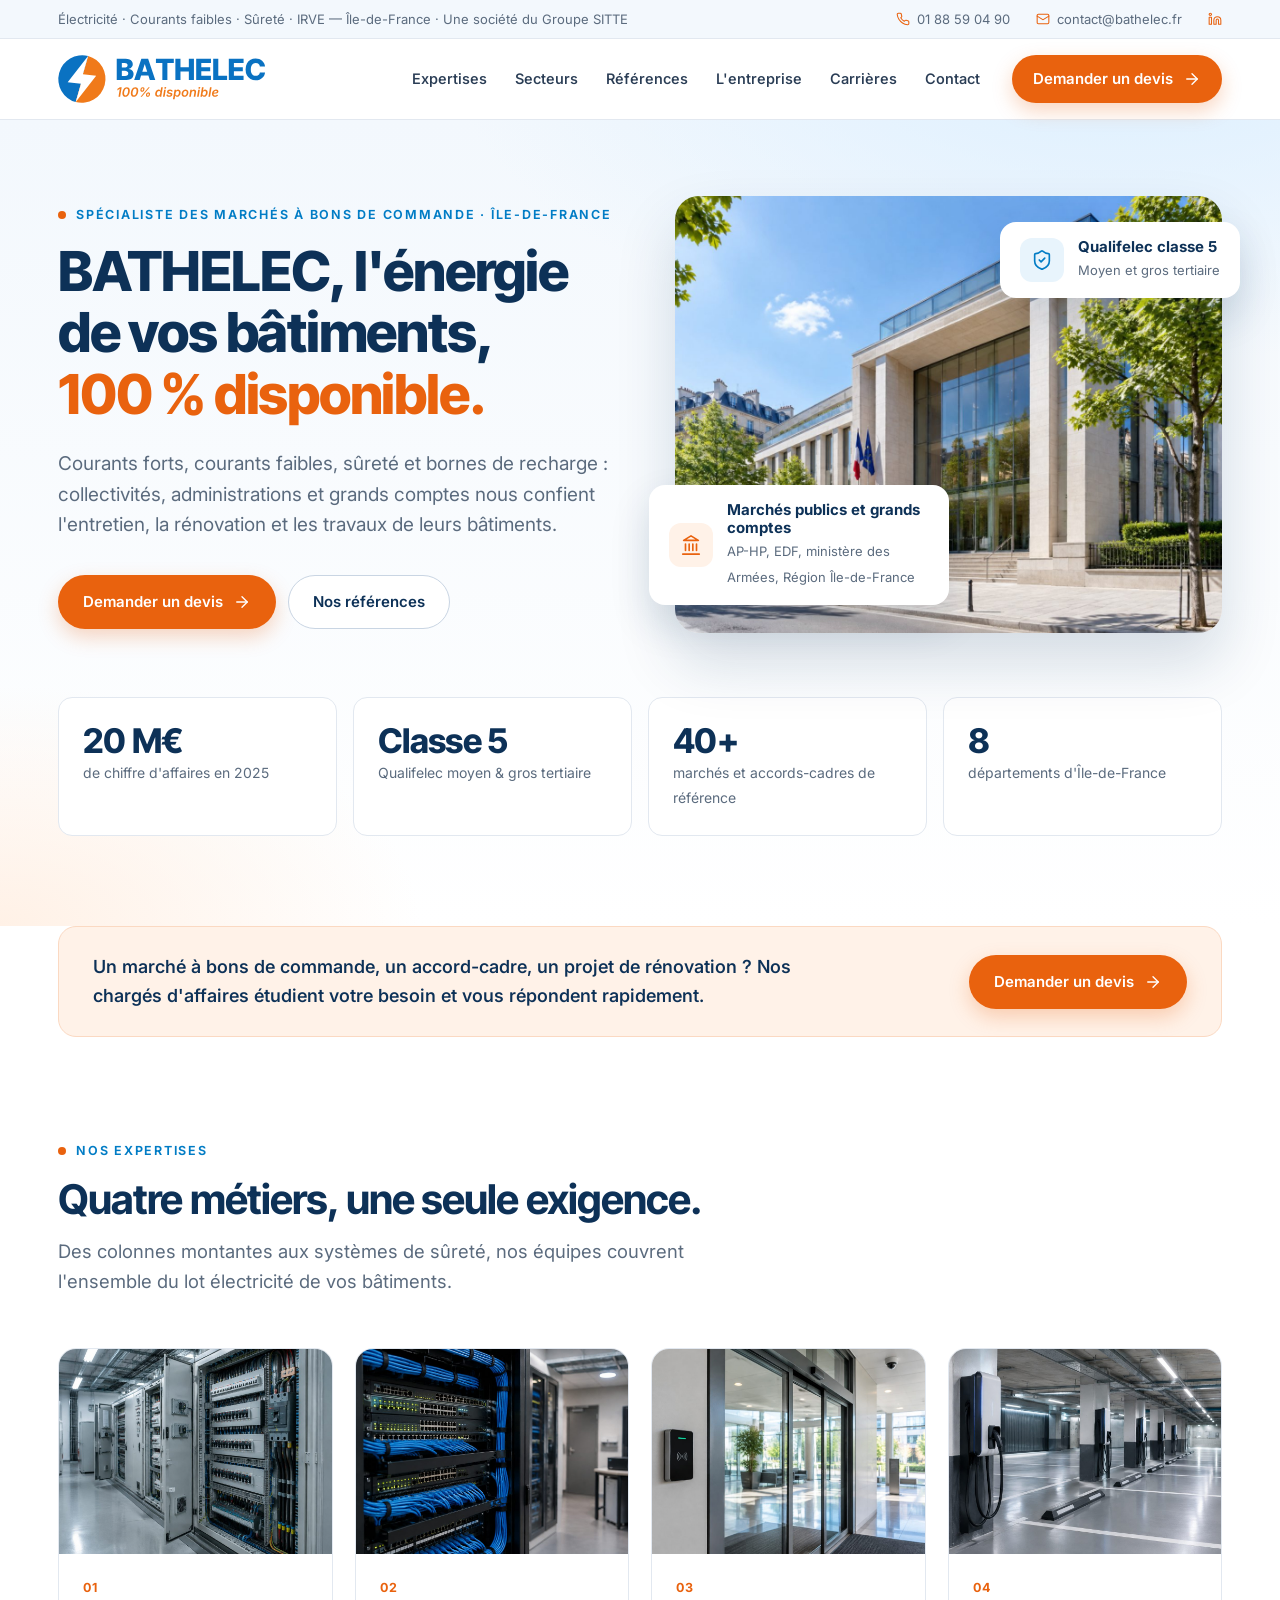
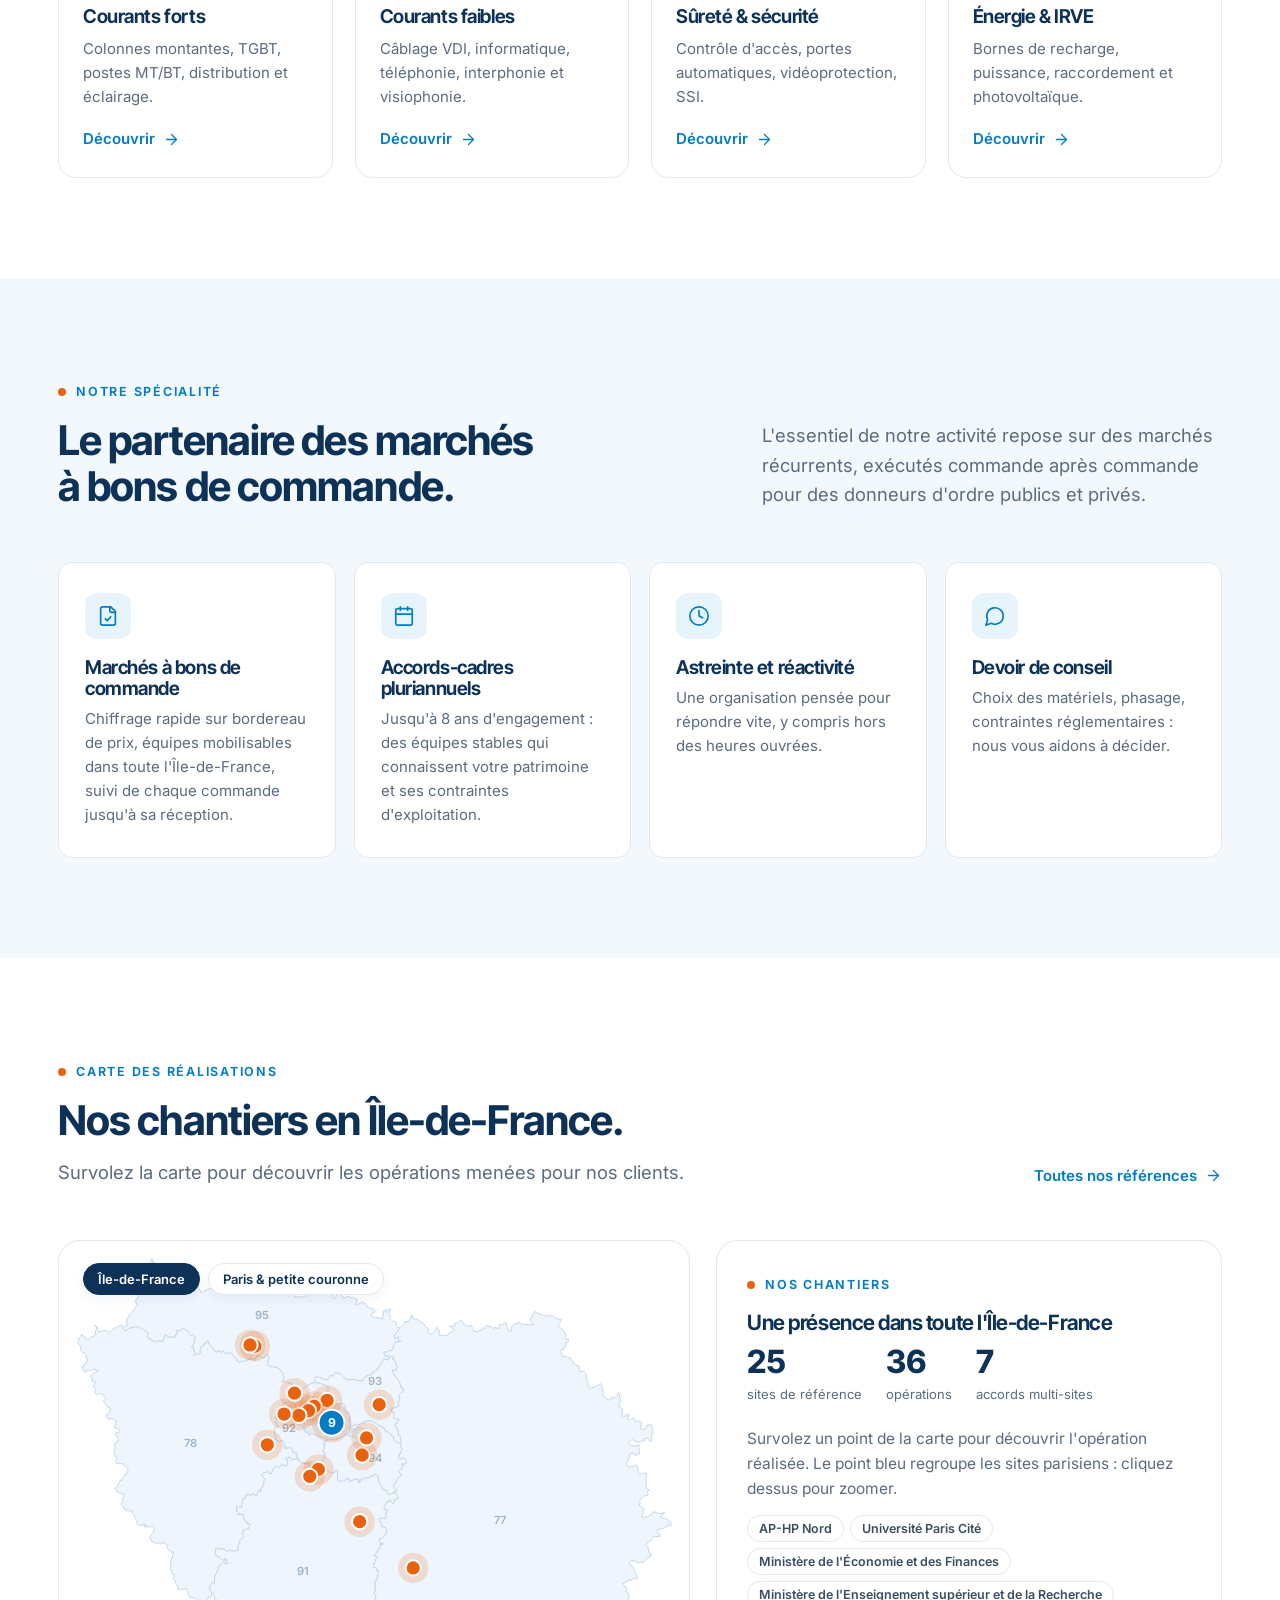
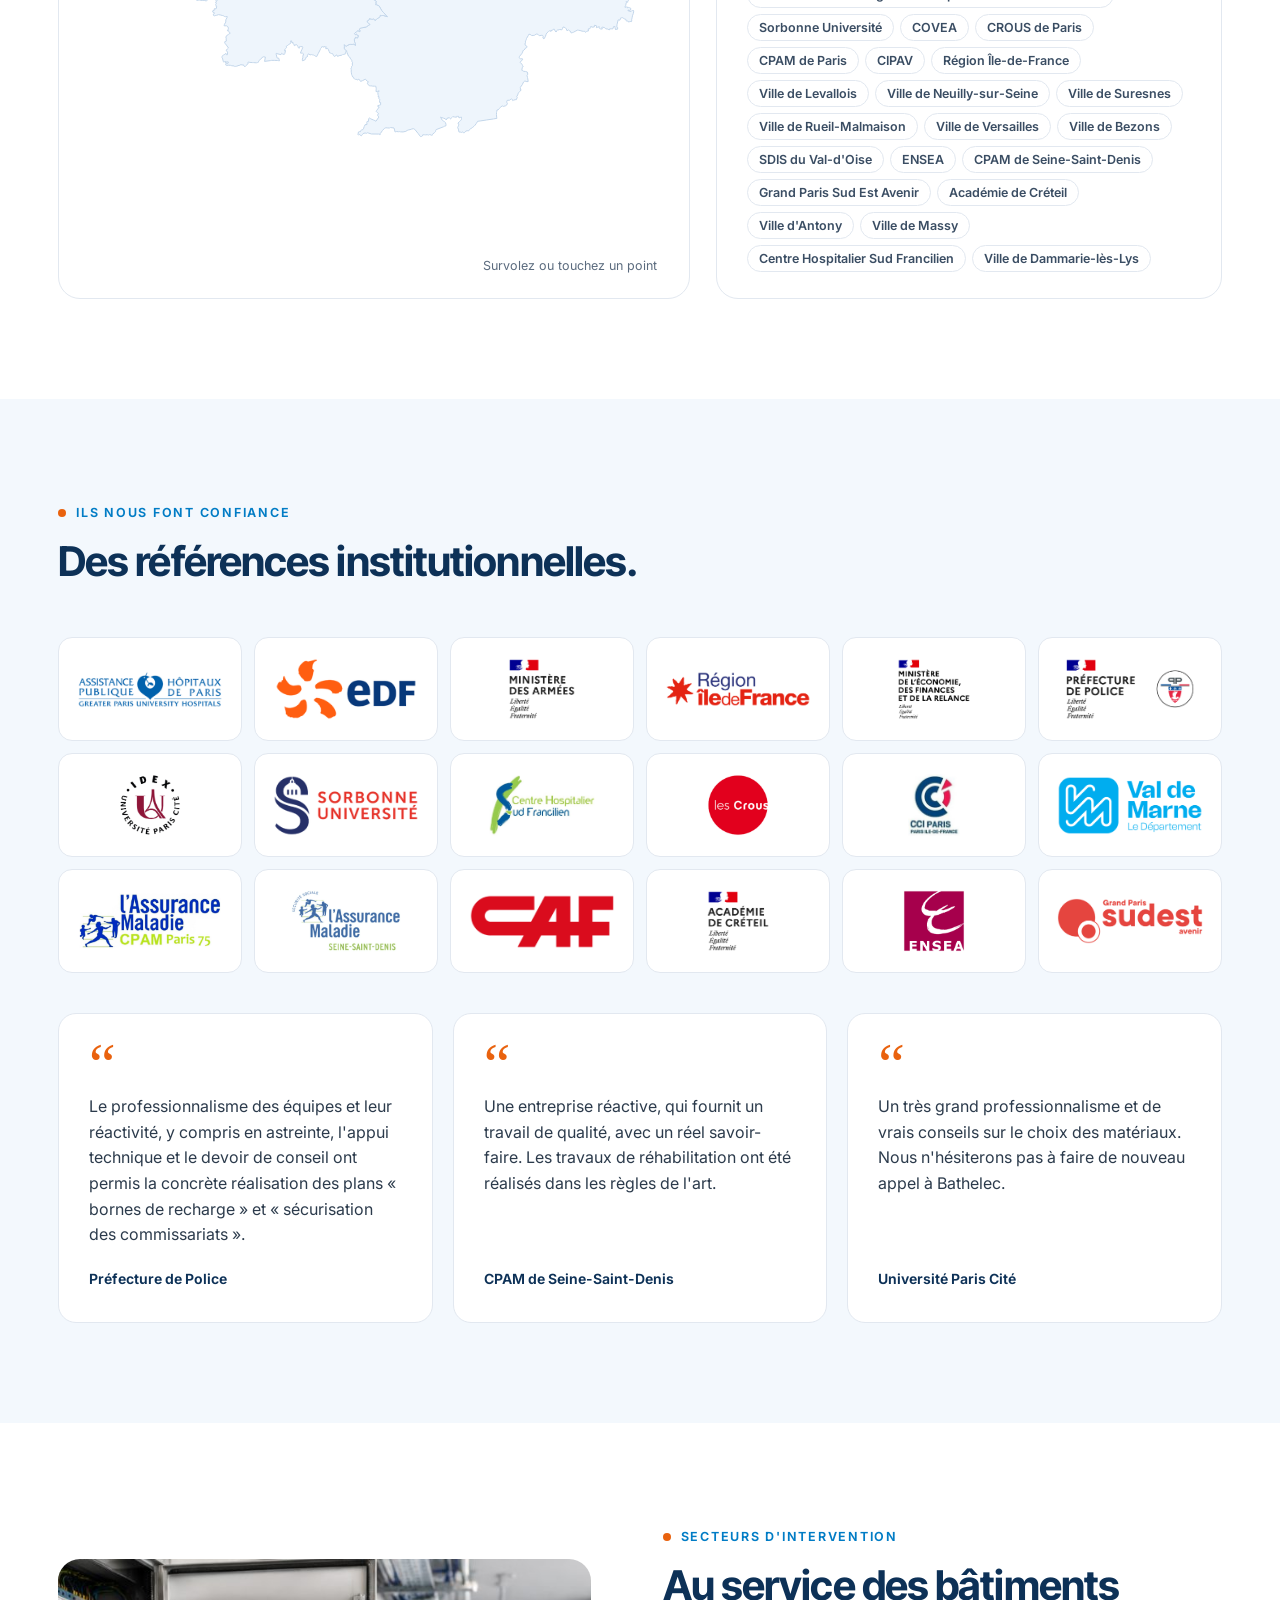
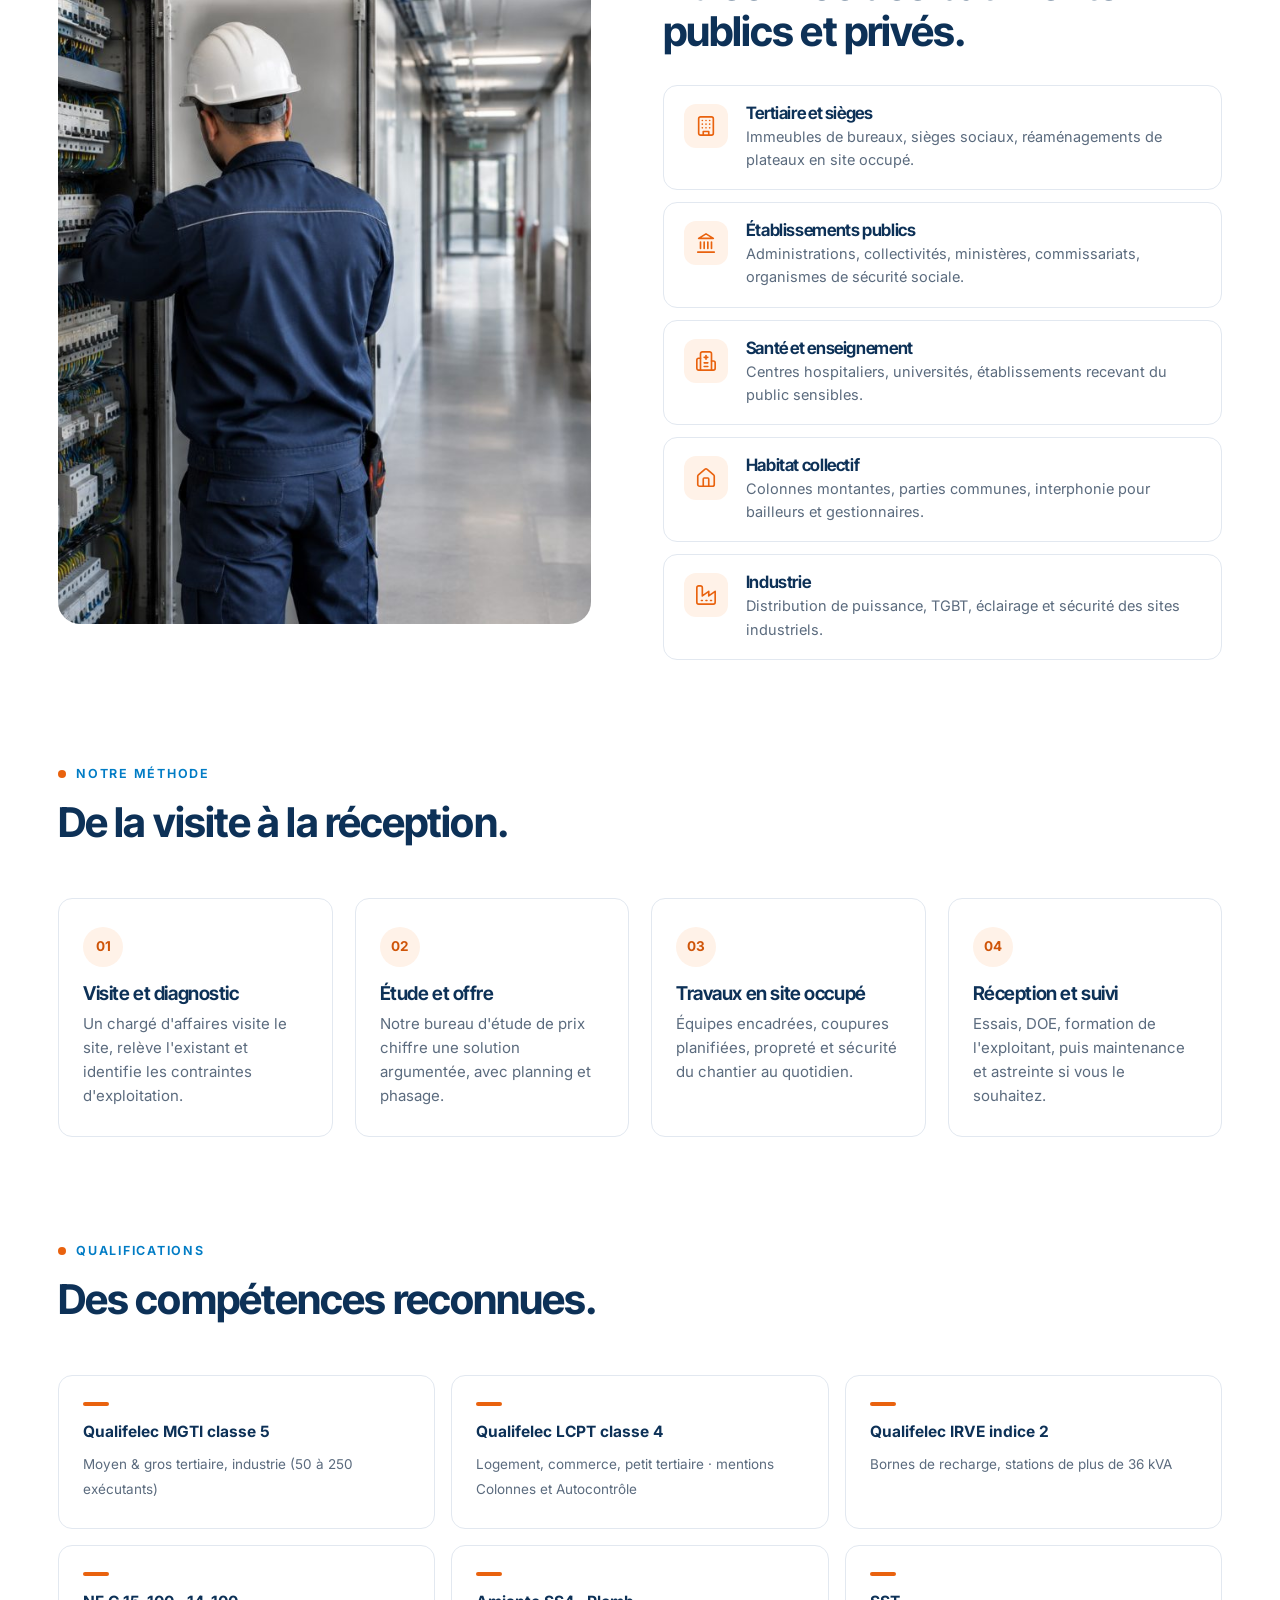
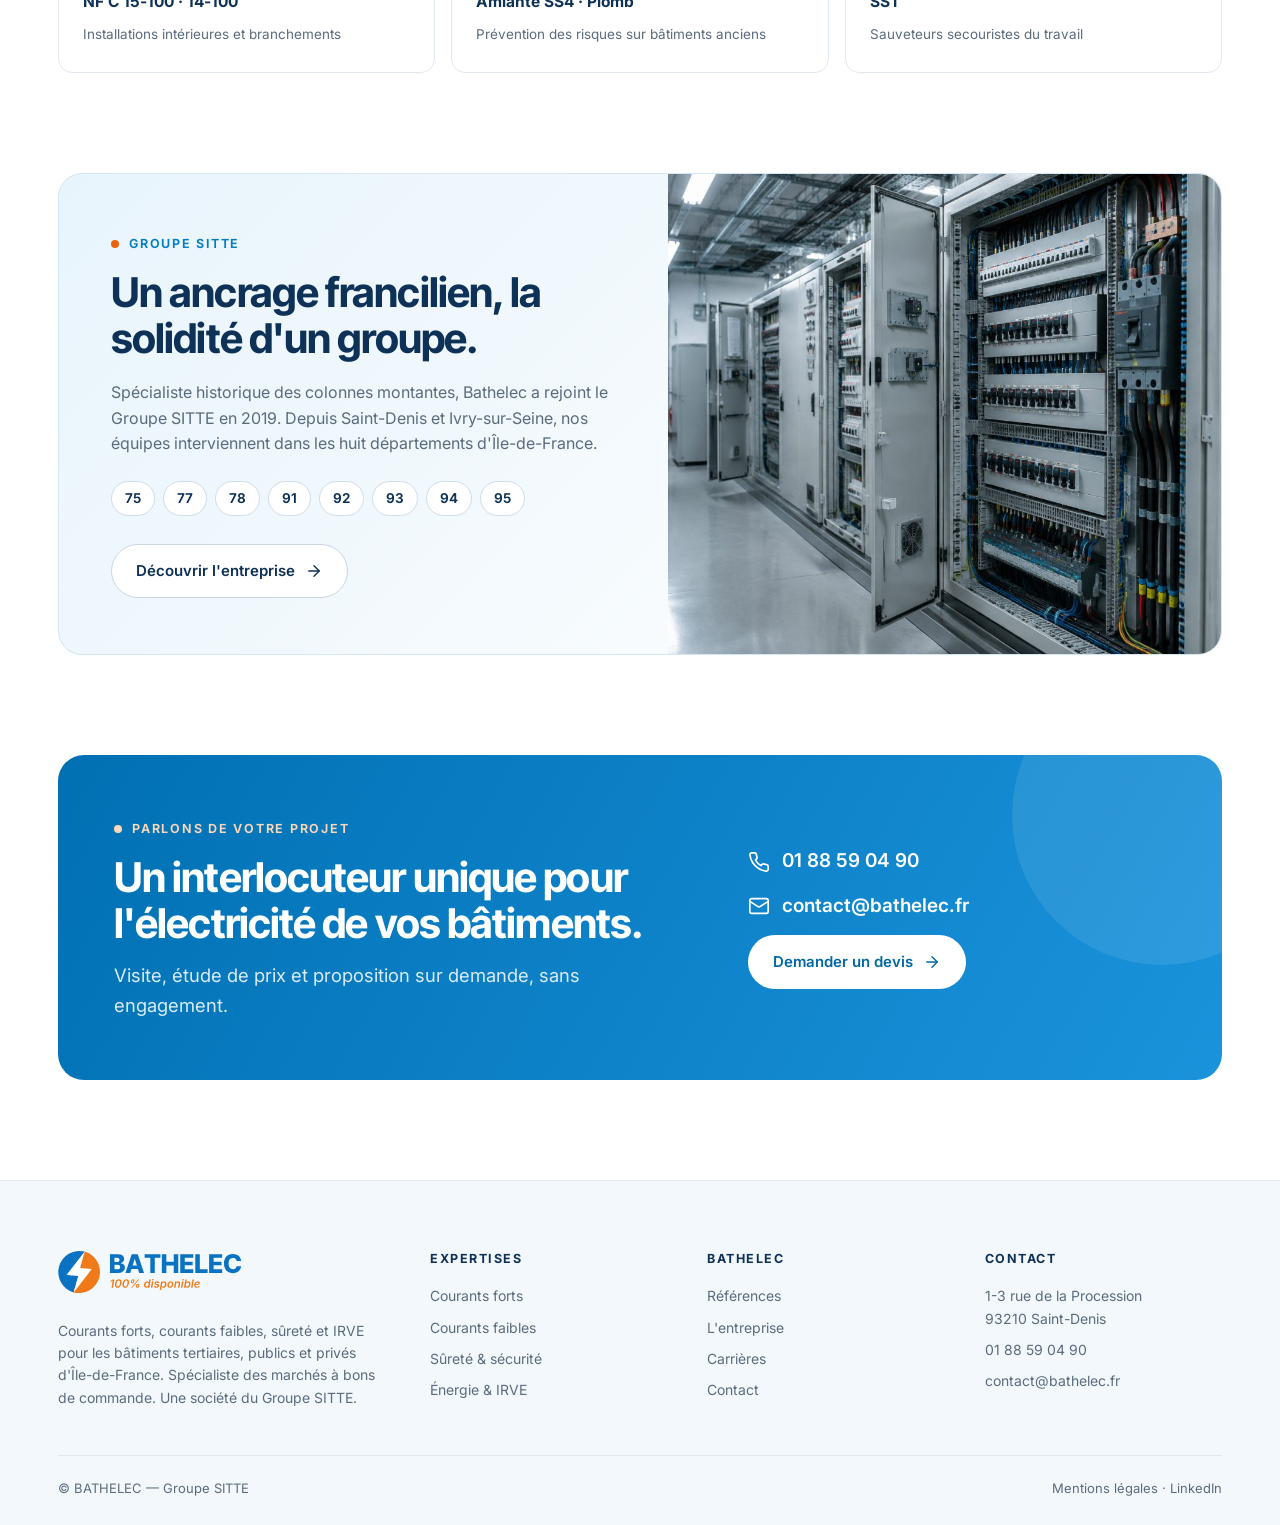
==== commit 4a13afdd: "Numéro de téléphone : 01 88 59 04 90 Co-Authored-By: Claude Opus 5.5 <noreply@anthropic.com> Claude-" ====
--- a/index.html
+++ b/index.html
@@ -10,10 +10,10 @@
 <link rel="preconnect" href="https://fonts.googleapis.com"><link rel="preconnect" href="https://fonts.gstatic.com" crossorigin>
 <link href="https://fonts.googleapis.com/css2?family=Inter:wght@400;500;600;700&family=Inter+Tight:wght@600;700;800&display=swap" rel="stylesheet">
 <link rel="stylesheet" href="assets/style.css">
-<script type="application/ld+json">{"@context": "https://schema.org", "@type": "Electrician", "name": "BATHELEC", "url": "https://www.bathelec.fr", "telephone": "+33 1 55 99 03 89", "email": "contact@bathelec.fr", "logo": "https://www.bathelec.fr/img/logo.png", "address": {"@type": "PostalAddress", "streetAddress": "1-3 rue de la Procession", "postalCode": "93210", "addressLocality": "Saint-Denis", "addressCountry": "FR"}, "areaServed": "Île-de-France", "parentOrganization": {"@type": "Organization", "name": "Groupe SITTE"}}</script>
+<script type="application/ld+json">{"@context": "https://schema.org", "@type": "Electrician", "name": "BATHELEC", "url": "https://www.bathelec.fr", "telephone": "+33 1 88 59 04 90", "email": "contact@bathelec.fr", "logo": "https://www.bathelec.fr/img/logo.png", "address": {"@type": "PostalAddress", "streetAddress": "1-3 rue de la Procession", "postalCode": "93210", "addressLocality": "Saint-Denis", "addressCountry": "FR"}, "areaServed": "Île-de-France", "parentOrganization": {"@type": "Organization", "name": "Groupe SITTE"}}</script>
 </head><body>
 <div class="top"><div class="wrap"><span class="hide-m">Électricité · Courants faibles · Sûreté · IRVE — Île-de-France · Une société du Groupe SITTE</span>
-<div class="r"><a href="tel:+33155990389"><svg class="ic" viewBox="0 0 24 24" fill="none" stroke="currentColor" stroke-width="1.8" stroke-linecap="round" stroke-linejoin="round" aria-hidden="true"><path d="M22 16.92v3a2 2 0 0 1-2.18 2 19.79 19.79 0 0 1-8.63-3.07 19.5 19.5 0 0 1-6-6 19.79 19.79 0 0 1-3.07-8.67A2 2 0 0 1 4.11 2h3a2 2 0 0 1 2 1.72c.13.96.36 1.9.7 2.81a2 2 0 0 1-.45 2.11L8.09 9.91a16 16 0 0 0 6 6l1.27-1.27a2 2 0 0 1 2.11-.45c.91.34 1.85.57 2.81.7A2 2 0 0 1 22 16.92z"/></svg>01 55 99 03 89</a><a href="mailto:contact@bathelec.fr"><svg class="ic" viewBox="0 0 24 24" fill="none" stroke="currentColor" stroke-width="1.8" stroke-linecap="round" stroke-linejoin="round" aria-hidden="true"><rect width="20" height="16" x="2" y="4" rx="2"/><path d="m22 7-8.97 5.7a1.94 1.94 0 0 1-2.06 0L2 7"/></svg>contact@bathelec.fr</a><a href="https://fr.linkedin.com/company/bathelec" target="_blank" rel="noopener" aria-label="LinkedIn"><svg class="ic" viewBox="0 0 24 24" fill="none" stroke="currentColor" stroke-width="1.8" stroke-linecap="round" stroke-linejoin="round" aria-hidden="true"><path d="M16 8a6 6 0 0 1 6 6v7h-4v-7a2 2 0 0 0-2-2 2 2 0 0 0-2 2v7h-4v-7a6 6 0 0 1 6-6z"/><rect width="4" height="12" x="2" y="9"/><circle cx="4" cy="4" r="2"/></svg></a></div></div></div>
+<div class="r"><a href="tel:+33188590490"><svg class="ic" viewBox="0 0 24 24" fill="none" stroke="currentColor" stroke-width="1.8" stroke-linecap="round" stroke-linejoin="round" aria-hidden="true"><path d="M22 16.92v3a2 2 0 0 1-2.18 2 19.79 19.79 0 0 1-8.63-3.07 19.5 19.5 0 0 1-6-6 19.79 19.79 0 0 1-3.07-8.67A2 2 0 0 1 4.11 2h3a2 2 0 0 1 2 1.72c.13.96.36 1.9.7 2.81a2 2 0 0 1-.45 2.11L8.09 9.91a16 16 0 0 0 6 6l1.27-1.27a2 2 0 0 1 2.11-.45c.91.34 1.85.57 2.81.7A2 2 0 0 1 22 16.92z"/></svg>01 88 59 04 90</a><a href="mailto:contact@bathelec.fr"><svg class="ic" viewBox="0 0 24 24" fill="none" stroke="currentColor" stroke-width="1.8" stroke-linecap="round" stroke-linejoin="round" aria-hidden="true"><rect width="20" height="16" x="2" y="4" rx="2"/><path d="m22 7-8.97 5.7a1.94 1.94 0 0 1-2.06 0L2 7"/></svg>contact@bathelec.fr</a><a href="https://fr.linkedin.com/company/bathelec" target="_blank" rel="noopener" aria-label="LinkedIn"><svg class="ic" viewBox="0 0 24 24" fill="none" stroke="currentColor" stroke-width="1.8" stroke-linecap="round" stroke-linejoin="round" aria-hidden="true"><path d="M16 8a6 6 0 0 1 6 6v7h-4v-7a2 2 0 0 0-2-2 2 2 0 0 0-2 2v7h-4v-7a6 6 0 0 1 6-6z"/><rect width="4" height="12" x="2" y="9"/><circle cx="4" cy="4" r="2"/></svg></a></div></div></div>
 <header class="h"><div class="wrap">
 <a class="brand" href="index.html" aria-label="BATHELEC, accueil"><svg class="logo-anim" xmlns="http://www.w3.org/2000/svg" viewBox="0 0 605 150" width="605" height="150" role="img" aria-label="BATHELEC, 100% disponible"><g class="spin"><g transform="translate(0 6) scale(2.875)"><path d="M30.21 0.82 L24.95 19.33 L23.05 28.67 L17.79 47.18 A24 24 0 0 1 30.21 0.82 Z" fill="#0A72C2"/><path d="M30.21 0.82 L24.95 19.33 L23.05 28.67 L17.79 47.18 A24 24 0 0 0 30.21 0.82 Z" fill="#F07A1A"/><path d="M30.21 0.82 L9.69 27.30 L23.05 28.67 L17.79 47.18 L38.31 20.70 L24.95 19.33 Z" fill="#FFFFFF"/></g></g><path d="M169.4453125 78.0V16.88671875H194.916015625Q201.765625 16.88671875 206.400390625 18.8349609375Q211.03515625 20.783203125 213.373046875 24.26953125Q215.7109375 27.755859375 215.7109375 32.349609375Q215.7109375 35.8359375 214.2548828125 38.5634765625Q212.798828125 41.291015625 210.2353515625 43.095703125Q207.671875 44.900390625 204.30859375 45.59765625V46.25390625Q208.0 46.376953125 211.1376953125 48.2021484375Q214.275390625 50.02734375 216.1826171875 53.267578125Q218.08984375 56.5078125 218.08984375 60.896484375Q218.08984375 65.818359375 215.6083984375 69.6943359375Q213.126953125 73.5703125 208.3896484375 75.78515625Q203.65234375 78.0 196.884765625 78.0ZM184.169921875 66.10546875H193.357421875Q198.115234375 66.10546875 200.412109375 64.259765625Q202.708984375 62.4140625 202.708984375 59.21484375Q202.708984375 56.8359375 201.6015625 55.11328125Q200.494140625 53.390625 198.4638671875 52.447265625Q196.43359375 51.50390625 193.64453125 51.50390625H184.169921875ZM184.169921875 42.029296875H192.373046875Q194.79296875 42.029296875 196.6591796875 41.208984375Q198.525390625 40.388671875 199.591796875 38.8916015625Q200.658203125 37.39453125 200.658203125 35.220703125Q200.658203125 32.185546875 198.484375 30.4013671875Q196.310546875 28.6171875 192.619140625 28.6171875H184.169921875ZM235.63468749999998 78.0H219.76164062499998L240.43351562499998 16.88671875H260.038984375L280.66984375 78.0H264.8378125L260.81828125 65.162109375H239.65421874999998ZM257.2909375 53.923828125 250.48234374999998 32.267578125H249.99015624999998L243.18156249999998 53.923828125ZM282.50570312499997 28.904296875V16.88671875H334.10335937499997V28.904296875H315.56429687499997V78.0H301.04476562499997V28.904296875ZM338.60523437499995 78.0V16.88671875H353.32984374999995V41.4140625H377.44703124999995V16.88671875H392.17164062499995V78.0H377.44703124999995V53.431640625H353.32984374999995V78.0ZM398.64226562499994 78.0V16.88671875H441.25749999999994V28.904296875H413.36687499999994V41.25H439.04265624999994V52.98046875H413.36687499999994V65.982421875H441.21648437499994V78.0ZM447.6871093749999 78.0V16.88671875H462.4117187499999V65.982421875H487.8824218749999V78.0ZM492.7534374999999 78.0V16.88671875H535.3686718749999V28.904296875H507.4780468749999V41.25H533.1538281249999V52.98046875H507.4780468749999V65.982421875H535.3276562499999V78.0ZM570.0990625 78.8203125Q561.81390625 78.8203125 555.2719140625 75.169921875Q548.729921875 71.51953125 544.9359765625 64.5263671875Q541.14203125 57.533203125 541.14203125 47.484375Q541.14203125 37.39453125 544.9769921875 30.3603515625Q548.811953125 23.326171875 555.3949609375 19.6962890625Q561.97796875 16.06640625 570.0990625 16.06640625Q575.636171875 16.06640625 580.35296875 17.6044921875Q585.069765625 19.142578125 588.6586328125 22.095703125Q592.2475 25.048828125 594.46234375 29.314453125Q596.6771875 33.580078125 597.25140625 39.076171875H582.32171875Q582.034609375 36.779296875 581.1117578125 34.9130859375Q580.18890625 33.046875 578.6508203125 31.734375Q577.112734375 30.421875 575.061953125 29.7041015625Q573.011171875 28.986328125 570.468203125 28.986328125Q566.038515625 28.986328125 562.839296875 31.1806640625Q559.640078125 33.375 557.917421875 37.4970703125Q556.194765625 41.619140625 556.194765625 47.484375Q556.194765625 53.513671875 557.9379296875 57.6357421875Q559.68109375 61.7578125 562.8598046875 63.8291015625Q566.038515625 65.900390625 570.4271875 65.900390625Q572.847109375 65.900390625 574.856875 65.2646484375Q576.866640625 64.62890625 578.4047265625 63.4189453125Q579.9428125 62.208984375 580.9476953125 60.4658203125Q581.952578125 58.72265625 582.32171875 56.5078125H597.25140625Q596.84125 60.568359375 594.913515625 64.546875Q592.98578125 68.525390625 589.5609765625 71.7451171875Q586.136171875 74.96484375 581.2553125 76.892578125Q576.374453125 78.8203125 570.0990625 78.8203125Z" fill="#0A72C2"/><path d="M183.73583984375 99.0810546875 179.2734375 126.0H174.50390625L178.24365234375 103.380859375H178.06298828125L171.03515625 107.8974609375L171.7939453125 103.30859375L178.42431640625 99.0810546875ZM194.14208984375 126.361328125Q190.8720703125 126.361328125 188.83056640625 124.726318359375Q186.7890625 123.09130859375 186.075439453125 120.010986328125Q185.36181640625 116.9306640625 186.08447265625 112.55859375Q186.80712890625 108.1865234375 188.550537109375 105.088134765625Q190.2939453125 101.98974609375 192.87744140625 100.354736328125Q195.4609375 98.7197265625 198.712890625 98.7197265625Q201.94677734375 98.7197265625 203.997314453125 100.354736328125Q206.0478515625 101.98974609375 206.7705078125 105.070068359375Q207.4931640625 108.150390625 206.7705078125 112.5224609375Q206.0478515625 116.9306640625 204.3134765625 120.02001953125Q202.5791015625 123.109375 199.99560546875 124.7353515625Q197.412109375 126.361328125 194.14208984375 126.361328125ZM194.810546875 122.314453125Q196.5810546875 122.314453125 197.999267578125 121.158203125Q199.41748046875 120.001953125 200.4111328125 117.81591796875Q201.40478515625 115.6298828125 201.91064453125 112.5224609375Q202.4345703125 109.451171875 202.16357421875 107.26513671875Q201.892578125 105.0791015625 200.86279296875 103.913818359375Q199.8330078125 102.74853515625 198.04443359375 102.74853515625Q196.31005859375 102.74853515625 194.891845703125 103.88671875Q193.4736328125 105.02490234375 192.4619140625 107.2109375Q191.4501953125 109.39697265625 190.92626953125 112.57666015625Q190.42041015625 115.666015625 190.69140625 117.843017578125Q190.96240234375 120.02001953125 192.001220703125 121.167236328125Q193.0400390625 122.314453125 194.810546875 122.314453125ZM218.53173828125 126.361328125Q215.26171875 126.361328125 213.22021484375 124.726318359375Q211.1787109375 123.09130859375 210.465087890625 120.010986328125Q209.75146484375 116.9306640625 210.47412109375 112.55859375Q211.19677734375 108.1865234375 212.940185546875 105.088134765625Q214.68359375 101.98974609375 217.26708984375 100.354736328125Q219.8505859375 98.7197265625 223.1025390625 98.7197265625Q226.33642578125 98.7197265625 228.386962890625 100.354736328125Q230.4375 101.98974609375 231.16015625 105.070068359375Q231.8828125 108.150390625 231.16015625 112.5224609375Q230.4375 116.9306640625 228.703125 120.02001953125Q226.96875 123.109375 224.38525390625 124.7353515625Q221.8017578125 126.361328125 218.53173828125 126.361328125ZM219.2001953125 122.314453125Q220.970703125 122.314453125 222.388916015625 121.158203125Q223.80712890625 120.001953125 224.80078125 117.81591796875Q225.79443359375 115.6298828125 226.30029296875 112.5224609375Q226.82421875 109.451171875 226.55322265625 107.26513671875Q226.2822265625 105.0791015625 225.25244140625 103.913818359375Q224.22265625 102.74853515625 222.43408203125 102.74853515625Q220.69970703125 102.74853515625 219.281494140625 103.88671875Q217.86328125 105.02490234375 216.8515625 107.2109375Q215.83984375 109.39697265625 215.31591796875 112.57666015625Q214.81005859375 115.666015625 215.0810546875 117.843017578125Q215.35205078125 120.02001953125 216.390869140625 121.167236328125Q217.4296875 122.314453125 219.2001953125 122.314453125ZM242.45166015625 111.619140625Q240.5908203125 111.619140625 239.45263671875 110.82421875Q238.314453125 110.029296875 237.89892578125 108.71044921875Q237.4833984375 107.3916015625 237.736328125 105.837890625L237.97119140625 104.4287109375Q238.22412109375 102.875 239.109375 101.55615234375Q239.99462890625 100.2373046875 241.394775390625 99.4423828125Q242.794921875 98.6474609375 244.6015625 98.6474609375Q246.48046875 98.6474609375 247.609619140625 99.4423828125Q248.73876953125 100.2373046875 249.154296875 101.55615234375Q249.56982421875 102.875 249.31689453125 104.4287109375L249.08203125 105.837890625Q248.8291015625 107.3916015625 247.9619140625 108.71044921875Q247.0947265625 110.029296875 245.694580078125 110.82421875Q244.29443359375 111.619140625 242.45166015625 111.619140625ZM242.939453125 108.6201171875Q244.2041015625 108.6201171875 244.83642578125 107.761962890625Q245.46875 106.90380859375 245.63134765625 105.837890625L245.8662109375 104.4287109375Q246.046875 103.36279296875 245.7216796875 102.49560546875Q245.396484375 101.62841796875 244.095703125 101.62841796875Q242.88525390625 101.62841796875 242.225830078125 102.504638671875Q241.56640625 103.380859375 241.40380859375 104.4287109375L241.1689453125 105.837890625Q240.98828125 106.90380859375 241.340576171875 107.761962890625Q241.69287109375 108.6201171875 242.939453125 108.6201171875ZM258.56689453125 126.48779296875Q256.7060546875 126.48779296875 255.56787109375 125.69287109375Q254.4296875 124.89794921875 254.01416015625 123.5791015625Q253.5986328125 122.26025390625 253.8515625 120.70654296875L254.08642578125 119.29736328125Q254.33935546875 117.74365234375 255.215576171875 116.4248046875Q256.091796875 115.10595703125 257.5009765625 114.31103515625Q258.91015625 113.51611328125 260.716796875 113.51611328125Q262.595703125 113.51611328125 263.724853515625 114.31103515625Q264.85400390625 115.10595703125 265.26953125 116.4248046875Q265.68505859375 117.74365234375 265.4140625 119.29736328125L265.17919921875 120.70654296875Q264.9443359375 122.2783203125 264.0771484375 123.588134765625Q263.2099609375 124.89794921875 261.809814453125 125.69287109375Q260.40966796875 126.48779296875 258.56689453125 126.48779296875ZM259.0546875 123.48876953125Q260.3193359375 123.48876953125 260.95166015625 122.630615234375Q261.583984375 121.7724609375 261.74658203125 120.70654296875L261.9814453125 119.29736328125Q262.162109375 118.2314453125 261.8369140625 117.3642578125Q261.51171875 116.4970703125 260.2109375 116.4970703125Q259.00048828125 116.4970703125 258.341064453125 117.373291015625Q257.681640625 118.24951171875 257.51904296875 119.29736328125L257.2841796875 120.70654296875Q257.103515625 121.7724609375 257.455810546875 122.630615234375Q257.80810546875 123.48876953125 259.0546875 123.48876953125ZM238.2421875 126.0 261.20458984375 99.0810546875H264.7275390625L241.76513671875 126.0ZM287.40087890625 126.361328125Q284.2392578125 126.361328125 282.297119140625 124.256591796875Q280.35498046875 122.15185546875 280.35498046875 118.32177734375Q280.35498046875 115.955078125 281.014404296875 113.687744140625Q281.673828125 111.42041015625 282.95654296875 109.57763671875Q284.2392578125 107.73486328125 286.091064453125 106.641845703125Q287.94287109375 105.548828125 290.3095703125 105.548828125Q292.17041015625 105.548828125 293.2724609375 106.172119140625Q294.37451171875 106.79541015625 294.9345703125 107.671630859375Q295.49462890625 108.5478515625 295.7294921875 109.28857421875H295.92822265625L297.62646484375 99.0810546875H302.32373046875L297.861328125 126.0H293.25439453125L293.814453125 122.80224609375H293.525390625Q293.03759765625 123.615234375 292.24267578125 124.4462890625Q291.44775390625 125.27734375 290.264404296875 125.8193359375Q289.0810546875 126.361328125 287.40087890625 126.361328125ZM288.7919921875 122.4951171875Q290.36376953125 122.4951171875 291.547119140625 121.709228515625Q292.73046875 120.92333984375 293.534423828125 119.62255859375Q294.33837890625 118.32177734375 294.744873046875 116.7861328125Q295.1513671875 115.25048828125 295.1513671875 113.7509765625Q295.1513671875 111.74560546875 294.239013671875 110.580322265625Q293.32666015625 109.4150390625 291.48388671875 109.4150390625Q289.912109375 109.4150390625 288.728759765625 110.19189453125Q287.54541015625 110.96875 286.75048828125 112.25146484375Q285.95556640625 113.5341796875 285.549072265625 115.0517578125Q285.142578125 116.5693359375 285.142578125 118.05078125Q285.142578125 120.0380859375 286.036865234375 121.2666015625Q286.93115234375 122.4951171875 288.7919921875 122.4951171875ZM302.86572265625 126.0 306.2080078125 105.8017578125H310.9052734375L307.56298828125 126.0ZM309.0263671875 102.947265625Q307.90625 102.947265625 307.228759765625 102.1884765625Q306.55126953125 101.4296875 306.73193359375 100.36376953125Q306.89453125 99.2978515625 307.833984375 98.548095703125Q308.7734375 97.79833984375 309.8935546875 97.79833984375Q311.03173828125 97.79833984375 311.709228515625 98.548095703125Q312.38671875 99.2978515625 312.2060546875 100.36376953125Q312.025390625 101.4296875 311.094970703125 102.1884765625Q310.16455078125 102.947265625 309.0263671875 102.947265625ZM320.35400390625 126.41552734375Q318.04150390625 126.41552734375 316.34326171875 125.7470703125Q314.64501953125 125.07861328125 313.678466796875 123.841064453125Q312.7119140625 122.603515625 312.5673828125 120.88720703125Q312.5673828125 120.77880859375 312.558349609375 120.697509765625Q312.54931640625 120.6162109375 312.54931640625 120.52587890625L316.9755859375 120.02001953125Q317.1201171875 121.50146484375 317.9873046875 122.160888671875Q318.8544921875 122.8203125 320.53466796875 122.8203125Q321.69091796875 122.8203125 322.66650390625 122.47705078125Q323.64208984375 122.1337890625 324.2744140625 121.546630859375Q324.90673828125 120.95947265625 324.9970703125 120.1826171875Q325.08740234375 119.40576171875 324.5634765625 118.872802734375Q324.03955078125 118.33984375 322.7568359375 118.06884765625L319.4326171875 117.328125Q316.794921875 116.7138671875 315.575439453125 115.3046875Q314.35595703125 113.8955078125 314.57275390625 111.763671875Q314.771484375 109.8125 316.009033203125 108.42138671875Q317.24658203125 107.0302734375 319.19775390625 106.28955078125Q321.14892578125 105.548828125 323.46142578125 105.548828125Q326.8037109375 105.548828125 328.6103515625 106.894775390625Q330.4169921875 108.24072265625 330.7421875 110.40869140625Q330.7783203125 110.51708984375 330.805419921875 110.652587890625Q330.83251953125 110.7880859375 330.8505859375 110.91455078125L326.64111328125 111.42041015625Q326.46044921875 110.37255859375 325.746826171875 109.713134765625Q325.033203125 109.0537109375 323.46142578125 109.0537109375Q322.44970703125 109.0537109375 321.5283203125 109.37890625Q320.60693359375 109.7041015625 319.99267578125 110.273193359375Q319.37841796875 110.84228515625 319.2880859375 111.6552734375Q319.16162109375 112.4501953125 319.694580078125 112.965087890625Q320.2275390625 113.47998046875 321.65478515625 113.80517578125L324.9609375 114.52783203125Q327.61669921875 115.10595703125 328.84521484375 116.4609375Q330.07373046875 117.81591796875 329.8388671875 119.8935546875Q329.6943359375 121.39306640625 328.8994140625 122.594482421875Q328.1044921875 123.7958984375 326.8037109375 124.654052734375Q325.5029296875 125.51220703125 323.849853515625 125.9638671875Q322.19677734375 126.41552734375 320.35400390625 126.41552734375ZM331.609375 133.5517578125 336.21630859375 105.8017578125H340.80517578125L340.22705078125 109.14404296875H340.3896484375Q340.87744140625 108.38525390625 341.681396484375 107.545166015625Q342.4853515625 106.705078125 343.704833984375 106.126953125Q344.92431640625 105.548828125 346.65869140625 105.548828125Q348.736328125 105.548828125 350.317138671875 106.47021484375Q351.89794921875 107.3916015625 352.80126953125 109.18017578125Q353.70458984375 110.96875 353.70458984375 113.5703125Q353.70458984375 115.79248046875 353.072265625 118.05078125Q352.43994140625 120.30908203125 351.193359375 122.18798828125Q349.94677734375 124.06689453125 348.076904296875 125.214111328125Q346.20703125 126.361328125 343.73193359375 126.361328125Q341.92529296875 126.361328125 340.832275390625 125.7470703125Q339.7392578125 125.1328125 339.17919921875 124.265625Q338.619140625 123.3984375 338.3662109375 122.67578125H338.09521484375L336.306640625 133.5517578125ZM342.5576171875 122.4951171875Q344.18359375 122.4951171875 345.3759765625 121.673095703125Q346.568359375 120.85107421875 347.36328125 119.5322265625Q348.158203125 118.21337890625 348.546630859375 116.69580078125Q348.93505859375 115.17822265625 348.93505859375 113.80517578125Q348.93505859375 111.81787109375 348.040771484375 110.616455078125Q347.146484375 109.4150390625 345.267578125 109.4150390625Q343.69580078125 109.4150390625 342.50341796875 110.19189453125Q341.31103515625 110.96875 340.51611328125 112.242431640625Q339.72119140625 113.51611328125 339.32373046875 115.042724609375Q338.92626953125 116.5693359375 338.92626953125 118.06884765625Q338.92626953125 120.1103515625 339.838623046875 121.302734375Q340.7509765625 122.4951171875 342.5576171875 122.4951171875ZM364.94189453125 126.41552734375Q362.30419921875 126.41552734375 360.443359375 125.376708984375Q358.58251953125 124.337890625 357.5888671875 122.449951171875Q356.59521484375 120.56201171875 356.59521484375 118.03271484375Q356.59521484375 115.61181640625 357.363037109375 113.37158203125Q358.130859375 111.13134765625 359.585205078125 109.369873046875Q361.03955078125 107.6083984375 363.126220703125 106.57861328125Q365.212890625 105.548828125 367.8505859375 105.548828125Q370.48828125 105.548828125 372.358154296875 106.57861328125Q374.22802734375 107.6083984375 375.2216796875 109.496337890625Q376.21533203125 111.38427734375 376.21533203125 113.931640625Q376.21533203125 116.37060546875 375.447509765625 118.61083984375Q374.6796875 120.85107421875 373.21630859375 122.612548828125Q371.7529296875 124.3740234375 369.666259765625 125.394775390625Q367.57958984375 126.41552734375 364.94189453125 126.41552734375ZM365.08642578125 122.603515625Q366.71240234375 122.603515625 367.9228515625 121.7724609375Q369.13330078125 120.94140625 369.919189453125 119.62255859375Q370.705078125 118.3037109375 371.093505859375 116.777099609375Q371.48193359375 115.25048828125 371.48193359375 113.859375Q371.48193359375 112.54052734375 371.075439453125 111.52880859375Q370.6689453125 110.51708984375 369.837890625 109.93896484375Q369.0068359375 109.36083984375 367.7060546875 109.36083984375Q366.080078125 109.36083984375 364.86962890625 110.182861328125Q363.6591796875 111.0048828125 362.873291015625 112.32373046875Q362.08740234375 113.642578125 361.698974609375 115.169189453125Q361.310546875 116.69580078125 361.310546875 118.10498046875Q361.310546875 120.07421875 362.23193359375 121.3388671875Q363.1533203125 122.603515625 365.08642578125 122.603515625ZM385.14013671875 114.3291015625 383.18896484375 126.0H378.49169921875L381.85205078125 105.8017578125H386.29638671875L385.736328125 109.54150390625Q386.80224609375 107.77099609375 388.193359375 106.79541015625Q389.98193359375 105.548828125 392.36669921875 105.548828125Q394.5166015625 105.548828125 395.97998046875 106.479248046875Q397.443359375 107.40966796875 398.066650390625 109.14404296875Q398.68994140625 110.87841796875 398.2744140625 113.3173828125L396.16064453125 126.0H391.46337890625L393.5048828125 113.73291015625Q393.8662109375 111.67333984375 392.989990234375 110.607421875Q392.11376953125 109.54150390625 390.37939453125 109.54150390625Q389.07861328125 109.54150390625 387.9765625 110.11962890625Q386.87451171875 110.69775390625 386.124755859375 111.772705078125Q385.375 112.84765625 385.14013671875 114.3291015625ZM401.1650390625 126.0 404.50732421875 105.8017578125H409.20458984375L405.8623046875 126.0ZM407.32568359375 102.947265625Q406.20556640625 102.947265625 405.528076171875 102.1884765625Q404.8505859375 101.4296875 405.03125 100.36376953125Q405.19384765625 99.2978515625 406.13330078125 98.548095703125Q407.07275390625 97.79833984375 408.19287109375 97.79833984375Q409.3310546875 97.79833984375 410.008544921875 98.548095703125Q410.68603515625 99.2978515625 410.50537109375 100.36376953125Q410.32470703125 101.4296875 409.394287109375 102.1884765625Q408.4638671875 102.947265625 407.32568359375 102.947265625ZM421.724609375 126.361328125Q419.93603515625 126.361328125 418.833984375 125.76513671875Q417.73193359375 125.1689453125 417.15380859375 124.31982421875Q416.57568359375 123.470703125 416.3046875 122.72998046875H416.015625L415.4375 126.0H410.8486328125L415.31103515625 99.0810546875H420.00830078125L418.31005859375 109.14404296875H418.544921875Q419.05078125 108.38525390625 419.8095703125 107.545166015625Q420.568359375 106.705078125 421.74267578125 106.126953125Q422.9169921875 105.548828125 424.6513671875 105.548828125Q426.72900390625 105.548828125 428.309814453125 106.47021484375Q429.890625 107.3916015625 430.7939453125 109.18017578125Q431.697265625 110.96875 431.697265625 113.5703125Q431.697265625 115.79248046875 431.06494140625 118.05078125Q430.4326171875 120.30908203125 429.18603515625 122.18798828125Q427.939453125 124.06689453125 426.069580078125 125.214111328125Q424.19970703125 126.361328125 421.724609375 126.361328125ZM420.55029296875 122.4951171875Q422.17626953125 122.4951171875 423.36865234375 121.673095703125Q424.56103515625 120.85107421875 425.35595703125 119.5322265625Q426.15087890625 118.21337890625 426.539306640625 116.69580078125Q426.927734375 115.17822265625 426.927734375 113.80517578125Q426.927734375 111.81787109375 426.033447265625 110.616455078125Q425.13916015625 109.4150390625 423.26025390625 109.4150390625Q421.6884765625 109.4150390625 420.49609375 110.19189453125Q419.3037109375 110.96875 418.5087890625 112.242431640625Q417.7138671875 113.51611328125 417.31640625 115.042724609375Q416.9189453125 116.5693359375 416.9189453125 118.06884765625Q416.9189453125 120.1103515625 417.831298828125 121.302734375Q418.74365234375 122.4951171875 420.55029296875 122.4951171875ZM443.115234375 99.0810546875 438.65283203125 126.0H433.95556640625L438.41796875 99.0810546875ZM452.6904296875 126.43359375Q450.07080078125 126.43359375 448.173828125 125.448974609375Q446.27685546875 124.46435546875 445.26513671875 122.630615234375Q444.25341796875 120.796875 444.25341796875 118.2314453125Q444.25341796875 115.6298828125 445.093505859375 113.326416015625Q445.93359375 111.02294921875 447.478271484375 109.243408203125Q449.02294921875 107.4638671875 451.1005859375 106.4521484375Q453.17822265625 105.4404296875 455.6533203125 105.4404296875Q457.73095703125 105.4404296875 459.3388671875 106.135986328125Q460.94677734375 106.83154296875 461.8681640625 108.123291015625Q462.78955078125 109.4150390625 462.78955078125 111.185546875Q462.78955078125 113.01025390625 461.759765625 114.220703125Q460.72998046875 115.43115234375 458.679443359375 116.1357421875Q456.62890625 116.84033203125 453.57568359375 117.12939453125Q451.44384765625 117.34619140625 448.80615234375 117.41845703125Q448.77001953125 117.8701171875 448.77001953125 118.28564453125Q448.77001953125 119.5322265625 449.16748046875 120.552978515625Q449.56494140625 121.57373046875 450.50439453125 122.160888671875Q451.44384765625 122.748046875 453.015625 122.748046875Q454.69580078125 122.748046875 455.987548828125 122.04345703125Q457.279296875 121.3388671875 457.87548828125 120.09228515625L462.13916015625 120.81494140625Q461.109375 123.3623046875 458.589111328125 124.89794921875Q456.06884765625 126.43359375 452.6904296875 126.43359375ZM449.34814453125 114.41943359375Q451.208984375 114.38330078125 452.6181640625 114.29296875Q454.822265625 114.1484375 456.06884765625 113.80517578125Q457.3154296875 113.4619140625 457.830322265625 112.856689453125Q458.34521484375 112.25146484375 458.34521484375 111.34814453125Q458.34521484375 110.318359375 457.487060546875 109.72216796875Q456.62890625 109.1259765625 455.18359375 109.1259765625Q453.32275390625 109.1259765625 452.085205078125 110.056396484375Q450.84765625 110.98681640625 450.125 112.43212890625Q449.63720703125 113.3896484375 449.34814453125 114.41943359375Z" fill="#F07A1A"/><rect class="uline" x="166" y="137" width="300.5" height="4.5" rx="2.25" fill="#F07A1A"/></svg></a>
 <nav class="m">
@@ -25,7 +25,7 @@
 <a href="contact.html">Contact</a>
 <a class="btn btn-o" href="contact.html#form">Demander un devis <svg class="ic" viewBox="0 0 24 24" fill="none" stroke="currentColor" stroke-width="1.8" stroke-linecap="round" stroke-linejoin="round" aria-hidden="true"><path d="M5 12h14"/><path d="m12 5 7 7-7 7"/></svg></a>
 </nav>
-<a class="callm" href="tel:+33155990389" aria-label="Appeler Bathelec"><svg class="ic" viewBox="0 0 24 24" fill="none" stroke="currentColor" stroke-width="1.8" stroke-linecap="round" stroke-linejoin="round" aria-hidden="true"><path d="M22 16.92v3a2 2 0 0 1-2.18 2 19.79 19.79 0 0 1-8.63-3.07 19.5 19.5 0 0 1-6-6 19.79 19.79 0 0 1-3.07-8.67A2 2 0 0 1 4.11 2h3a2 2 0 0 1 2 1.72c.13.96.36 1.9.7 2.81a2 2 0 0 1-.45 2.11L8.09 9.91a16 16 0 0 0 6 6l1.27-1.27a2 2 0 0 1 2.11-.45c.91.34 1.85.57 2.81.7A2 2 0 0 1 22 16.92z"/></svg></a>
+<a class="callm" href="tel:+33188590490" aria-label="Appeler Bathelec"><svg class="ic" viewBox="0 0 24 24" fill="none" stroke="currentColor" stroke-width="1.8" stroke-linecap="round" stroke-linejoin="round" aria-hidden="true"><path d="M22 16.92v3a2 2 0 0 1-2.18 2 19.79 19.79 0 0 1-8.63-3.07 19.5 19.5 0 0 1-6-6 19.79 19.79 0 0 1-3.07-8.67A2 2 0 0 1 4.11 2h3a2 2 0 0 1 2 1.72c.13.96.36 1.9.7 2.81a2 2 0 0 1-.45 2.11L8.09 9.91a16 16 0 0 0 6 6l1.27-1.27a2 2 0 0 1 2.11-.45c.91.34 1.85.57 2.81.7A2 2 0 0 1 22 16.92z"/></svg></a>
 <button class="burger" aria-label="Menu"><svg class="ic" viewBox="0 0 24 24" fill="none" stroke="currentColor" stroke-width="1.8" stroke-linecap="round" stroke-linejoin="round" aria-hidden="true"><line x1="4" x2="20" y1="6" y2="6"/><line x1="4" x2="20" y1="12" y2="12"/><line x1="4" x2="20" y1="18" y2="18"/></svg></button>
 </div></header>
 <main>
@@ -89,7 +89,7 @@
 <section class="cta"><div class="wrap"><div class="box">
 <div class="rv"><span class="kicker">Parlons de votre projet</span><h2>Un interlocuteur unique pour l'électricité de vos bâtiments.</h2>
 <p class="lead">Visite, étude de prix et proposition sur demande, sans engagement.</p></div>
-<div class="contact-l rv"><a class="t" href="tel:+33155990389"><svg class="ic" viewBox="0 0 24 24" fill="none" stroke="currentColor" stroke-width="1.8" stroke-linecap="round" stroke-linejoin="round" aria-hidden="true"><path d="M22 16.92v3a2 2 0 0 1-2.18 2 19.79 19.79 0 0 1-8.63-3.07 19.5 19.5 0 0 1-6-6 19.79 19.79 0 0 1-3.07-8.67A2 2 0 0 1 4.11 2h3a2 2 0 0 1 2 1.72c.13.96.36 1.9.7 2.81a2 2 0 0 1-.45 2.11L8.09 9.91a16 16 0 0 0 6 6l1.27-1.27a2 2 0 0 1 2.11-.45c.91.34 1.85.57 2.81.7A2 2 0 0 1 22 16.92z"/></svg>01 55 99 03 89</a><a class="t" href="mailto:contact@bathelec.fr"><svg class="ic" viewBox="0 0 24 24" fill="none" stroke="currentColor" stroke-width="1.8" stroke-linecap="round" stroke-linejoin="round" aria-hidden="true"><rect width="20" height="16" x="2" y="4" rx="2"/><path d="m22 7-8.97 5.7a1.94 1.94 0 0 1-2.06 0L2 7"/></svg>contact@bathelec.fr</a>
+<div class="contact-l rv"><a class="t" href="tel:+33188590490"><svg class="ic" viewBox="0 0 24 24" fill="none" stroke="currentColor" stroke-width="1.8" stroke-linecap="round" stroke-linejoin="round" aria-hidden="true"><path d="M22 16.92v3a2 2 0 0 1-2.18 2 19.79 19.79 0 0 1-8.63-3.07 19.5 19.5 0 0 1-6-6 19.79 19.79 0 0 1-3.07-8.67A2 2 0 0 1 4.11 2h3a2 2 0 0 1 2 1.72c.13.96.36 1.9.7 2.81a2 2 0 0 1-.45 2.11L8.09 9.91a16 16 0 0 0 6 6l1.27-1.27a2 2 0 0 1 2.11-.45c.91.34 1.85.57 2.81.7A2 2 0 0 1 22 16.92z"/></svg>01 88 59 04 90</a><a class="t" href="mailto:contact@bathelec.fr"><svg class="ic" viewBox="0 0 24 24" fill="none" stroke="currentColor" stroke-width="1.8" stroke-linecap="round" stroke-linejoin="round" aria-hidden="true"><rect width="20" height="16" x="2" y="4" rx="2"/><path d="m22 7-8.97 5.7a1.94 1.94 0 0 1-2.06 0L2 7"/></svg>contact@bathelec.fr</a>
 <a class="btn btn-w" href="contact.html#form">Demander un devis <svg class="ic" viewBox="0 0 24 24" fill="none" stroke="currentColor" stroke-width="1.8" stroke-linecap="round" stroke-linejoin="round" aria-hidden="true"><path d="M5 12h14"/><path d="m12 5 7 7-7 7"/></svg></a></div>
 </div></div></section></main>
 <footer><div class="wrap">
@@ -97,7 +97,7 @@
 <div><a class="brand" href="index.html" aria-label="BATHELEC, accueil"><svg class="logo-anim" xmlns="http://www.w3.org/2000/svg" viewBox="0 0 605 150" width="605" height="150" role="img" aria-label="BATHELEC, 100% disponible"><g class="spin"><g transform="translate(0 6) scale(2.875)"><path d="M30.21 0.82 L24.95 19.33 L23.05 28.67 L17.79 47.18 A24 24 0 0 1 30.21 0.82 Z" fill="#0A72C2"/><path d="M30.21 0.82 L24.95 19.33 L23.05 28.67 L17.79 47.18 A24 24 0 0 0 30.21 0.82 Z" fill="#F07A1A"/><path d="M30.21 0.82 L9.69 27.30 L23.05 28.67 L17.79 47.18 L38.31 20.70 L24.95 19.33 Z" fill="#FFFFFF"/></g></g><path d="M169.4453125 78.0V16.88671875H194.916015625Q201.765625 16.88671875 206.400390625 18.8349609375Q211.03515625 20.783203125 213.373046875 24.26953125Q215.7109375 27.755859375 215.7109375 32.349609375Q215.7109375 35.8359375 214.2548828125 38.5634765625Q212.798828125 41.291015625 210.2353515625 43.095703125Q207.671875 44.900390625 204.30859375 45.59765625V46.25390625Q208.0 46.376953125 211.1376953125 48.2021484375Q214.275390625 50.02734375 216.1826171875 53.267578125Q218.08984375 56.5078125 218.08984375 60.896484375Q218.08984375 65.818359375 215.6083984375 69.6943359375Q213.126953125 73.5703125 208.3896484375 75.78515625Q203.65234375 78.0 196.884765625 78.0ZM184.169921875 66.10546875H193.357421875Q198.115234375 66.10546875 200.412109375 64.259765625Q202.708984375 62.4140625 202.708984375 59.21484375Q202.708984375 56.8359375 201.6015625 55.11328125Q200.494140625 53.390625 198.4638671875 52.447265625Q196.43359375 51.50390625 193.64453125 51.50390625H184.169921875ZM184.169921875 42.029296875H192.373046875Q194.79296875 42.029296875 196.6591796875 41.208984375Q198.525390625 40.388671875 199.591796875 38.8916015625Q200.658203125 37.39453125 200.658203125 35.220703125Q200.658203125 32.185546875 198.484375 30.4013671875Q196.310546875 28.6171875 192.619140625 28.6171875H184.169921875ZM235.63468749999998 78.0H219.76164062499998L240.43351562499998 16.88671875H260.038984375L280.66984375 78.0H264.8378125L260.81828125 65.162109375H239.65421874999998ZM257.2909375 53.923828125 250.48234374999998 32.267578125H249.99015624999998L243.18156249999998 53.923828125ZM282.50570312499997 28.904296875V16.88671875H334.10335937499997V28.904296875H315.56429687499997V78.0H301.04476562499997V28.904296875ZM338.60523437499995 78.0V16.88671875H353.32984374999995V41.4140625H377.44703124999995V16.88671875H392.17164062499995V78.0H377.44703124999995V53.431640625H353.32984374999995V78.0ZM398.64226562499994 78.0V16.88671875H441.25749999999994V28.904296875H413.36687499999994V41.25H439.04265624999994V52.98046875H413.36687499999994V65.982421875H441.21648437499994V78.0ZM447.6871093749999 78.0V16.88671875H462.4117187499999V65.982421875H487.8824218749999V78.0ZM492.7534374999999 78.0V16.88671875H535.3686718749999V28.904296875H507.4780468749999V41.25H533.1538281249999V52.98046875H507.4780468749999V65.982421875H535.3276562499999V78.0ZM570.0990625 78.8203125Q561.81390625 78.8203125 555.2719140625 75.169921875Q548.729921875 71.51953125 544.9359765625 64.5263671875Q541.14203125 57.533203125 541.14203125 47.484375Q541.14203125 37.39453125 544.9769921875 30.3603515625Q548.811953125 23.326171875 555.3949609375 19.6962890625Q561.97796875 16.06640625 570.0990625 16.06640625Q575.636171875 16.06640625 580.35296875 17.6044921875Q585.069765625 19.142578125 588.6586328125 22.095703125Q592.2475 25.048828125 594.46234375 29.314453125Q596.6771875 33.580078125 597.25140625 39.076171875H582.32171875Q582.034609375 36.779296875 581.1117578125 34.9130859375Q580.18890625 33.046875 578.6508203125 31.734375Q577.112734375 30.421875 575.061953125 29.7041015625Q573.011171875 28.986328125 570.468203125 28.986328125Q566.038515625 28.986328125 562.839296875 31.1806640625Q559.640078125 33.375 557.917421875 37.4970703125Q556.194765625 41.619140625 556.194765625 47.484375Q556.194765625 53.513671875 557.9379296875 57.6357421875Q559.68109375 61.7578125 562.8598046875 63.8291015625Q566.038515625 65.900390625 570.4271875 65.900390625Q572.847109375 65.900390625 574.856875 65.2646484375Q576.866640625 64.62890625 578.4047265625 63.4189453125Q579.9428125 62.208984375 580.9476953125 60.4658203125Q581.952578125 58.72265625 582.32171875 56.5078125H597.25140625Q596.84125 60.568359375 594.913515625 64.546875Q592.98578125 68.525390625 589.5609765625 71.7451171875Q586.136171875 74.96484375 581.2553125 76.892578125Q576.374453125 78.8203125 570.0990625 78.8203125Z" fill="#0A72C2"/><path d="M183.73583984375 99.0810546875 179.2734375 126.0H174.50390625L178.24365234375 103.380859375H178.06298828125L171.03515625 107.8974609375L171.7939453125 103.30859375L178.42431640625 99.0810546875ZM194.14208984375 126.361328125Q190.8720703125 126.361328125 188.83056640625 124.726318359375Q186.7890625 123.09130859375 186.075439453125 120.010986328125Q185.36181640625 116.9306640625 186.08447265625 112.55859375Q186.80712890625 108.1865234375 188.550537109375 105.088134765625Q190.2939453125 101.98974609375 192.87744140625 100.354736328125Q195.4609375 98.7197265625 198.712890625 98.7197265625Q201.94677734375 98.7197265625 203.997314453125 100.354736328125Q206.0478515625 101.98974609375 206.7705078125 105.070068359375Q207.4931640625 108.150390625 206.7705078125 112.5224609375Q206.0478515625 116.9306640625 204.3134765625 120.02001953125Q202.5791015625 123.109375 199.99560546875 124.7353515625Q197.412109375 126.361328125 194.14208984375 126.361328125ZM194.810546875 122.314453125Q196.5810546875 122.314453125 197.999267578125 121.158203125Q199.41748046875 120.001953125 200.4111328125 117.81591796875Q201.40478515625 115.6298828125 201.91064453125 112.5224609375Q202.4345703125 109.451171875 202.16357421875 107.26513671875Q201.892578125 105.0791015625 200.86279296875 103.913818359375Q199.8330078125 102.74853515625 198.04443359375 102.74853515625Q196.31005859375 102.74853515625 194.891845703125 103.88671875Q193.4736328125 105.02490234375 192.4619140625 107.2109375Q191.4501953125 109.39697265625 190.92626953125 112.57666015625Q190.42041015625 115.666015625 190.69140625 117.843017578125Q190.96240234375 120.02001953125 192.001220703125 121.167236328125Q193.0400390625 122.314453125 194.810546875 122.314453125ZM218.53173828125 126.361328125Q215.26171875 126.361328125 213.22021484375 124.726318359375Q211.1787109375 123.09130859375 210.465087890625 120.010986328125Q209.75146484375 116.9306640625 210.47412109375 112.55859375Q211.19677734375 108.1865234375 212.940185546875 105.088134765625Q214.68359375 101.98974609375 217.26708984375 100.354736328125Q219.8505859375 98.7197265625 223.1025390625 98.7197265625Q226.33642578125 98.7197265625 228.386962890625 100.354736328125Q230.4375 101.98974609375 231.16015625 105.070068359375Q231.8828125 108.150390625 231.16015625 112.5224609375Q230.4375 116.9306640625 228.703125 120.02001953125Q226.96875 123.109375 224.38525390625 124.7353515625Q221.8017578125 126.361328125 218.53173828125 126.361328125ZM219.2001953125 122.314453125Q220.970703125 122.314453125 222.388916015625 121.158203125Q223.80712890625 120.001953125 224.80078125 117.81591796875Q225.79443359375 115.6298828125 226.30029296875 112.5224609375Q226.82421875 109.451171875 226.55322265625 107.26513671875Q226.2822265625 105.0791015625 225.25244140625 103.913818359375Q224.22265625 102.74853515625 222.43408203125 102.74853515625Q220.69970703125 102.74853515625 219.281494140625 103.88671875Q217.86328125 105.02490234375 216.8515625 107.2109375Q215.83984375 109.39697265625 215.31591796875 112.57666015625Q214.81005859375 115.666015625 215.0810546875 117.843017578125Q215.35205078125 120.02001953125 216.390869140625 121.167236328125Q217.4296875 122.314453125 219.2001953125 122.314453125ZM242.45166015625 111.619140625Q240.5908203125 111.619140625 239.45263671875 110.82421875Q238.314453125 110.029296875 237.89892578125 108.71044921875Q237.4833984375 107.3916015625 237.736328125 105.837890625L237.97119140625 104.4287109375Q238.22412109375 102.875 239.109375 101.55615234375Q239.99462890625 100.2373046875 241.394775390625 99.4423828125Q242.794921875 98.6474609375 244.6015625 98.6474609375Q246.48046875 98.6474609375 247.609619140625 99.4423828125Q248.73876953125 100.2373046875 249.154296875 101.55615234375Q249.56982421875 102.875 249.31689453125 104.4287109375L249.08203125 105.837890625Q248.8291015625 107.3916015625 247.9619140625 108.71044921875Q247.0947265625 110.029296875 245.694580078125 110.82421875Q244.29443359375 111.619140625 242.45166015625 111.619140625ZM242.939453125 108.6201171875Q244.2041015625 108.6201171875 244.83642578125 107.761962890625Q245.46875 106.90380859375 245.63134765625 105.837890625L245.8662109375 104.4287109375Q246.046875 103.36279296875 245.7216796875 102.49560546875Q245.396484375 101.62841796875 244.095703125 101.62841796875Q242.88525390625 101.62841796875 242.225830078125 102.504638671875Q241.56640625 103.380859375 241.40380859375 104.4287109375L241.1689453125 105.837890625Q240.98828125 106.90380859375 241.340576171875 107.761962890625Q241.69287109375 108.6201171875 242.939453125 108.6201171875ZM258.56689453125 126.48779296875Q256.7060546875 126.48779296875 255.56787109375 125.69287109375Q254.4296875 124.89794921875 254.01416015625 123.5791015625Q253.5986328125 122.26025390625 253.8515625 120.70654296875L254.08642578125 119.29736328125Q254.33935546875 117.74365234375 255.215576171875 116.4248046875Q256.091796875 115.10595703125 257.5009765625 114.31103515625Q258.91015625 113.51611328125 260.716796875 113.51611328125Q262.595703125 113.51611328125 263.724853515625 114.31103515625Q264.85400390625 115.10595703125 265.26953125 116.4248046875Q265.68505859375 117.74365234375 265.4140625 119.29736328125L265.17919921875 120.70654296875Q264.9443359375 122.2783203125 264.0771484375 123.588134765625Q263.2099609375 124.89794921875 261.809814453125 125.69287109375Q260.40966796875 126.48779296875 258.56689453125 126.48779296875ZM259.0546875 123.48876953125Q260.3193359375 123.48876953125 260.95166015625 122.630615234375Q261.583984375 121.7724609375 261.74658203125 120.70654296875L261.9814453125 119.29736328125Q262.162109375 118.2314453125 261.8369140625 117.3642578125Q261.51171875 116.4970703125 260.2109375 116.4970703125Q259.00048828125 116.4970703125 258.341064453125 117.373291015625Q257.681640625 118.24951171875 257.51904296875 119.29736328125L257.2841796875 120.70654296875Q257.103515625 121.7724609375 257.455810546875 122.630615234375Q257.80810546875 123.48876953125 259.0546875 123.48876953125ZM238.2421875 126.0 261.20458984375 99.0810546875H264.7275390625L241.76513671875 126.0ZM287.40087890625 126.361328125Q284.2392578125 126.361328125 282.297119140625 124.256591796875Q280.35498046875 122.15185546875 280.35498046875 118.32177734375Q280.35498046875 115.955078125 281.014404296875 113.687744140625Q281.673828125 111.42041015625 282.95654296875 109.57763671875Q284.2392578125 107.73486328125 286.091064453125 106.641845703125Q287.94287109375 105.548828125 290.3095703125 105.548828125Q292.17041015625 105.548828125 293.2724609375 106.172119140625Q294.37451171875 106.79541015625 294.9345703125 107.671630859375Q295.49462890625 108.5478515625 295.7294921875 109.28857421875H295.92822265625L297.62646484375 99.0810546875H302.32373046875L297.861328125 126.0H293.25439453125L293.814453125 122.80224609375H293.525390625Q293.03759765625 123.615234375 292.24267578125 124.4462890625Q291.44775390625 125.27734375 290.264404296875 125.8193359375Q289.0810546875 126.361328125 287.40087890625 126.361328125ZM288.7919921875 122.4951171875Q290.36376953125 122.4951171875 291.547119140625 121.709228515625Q292.73046875 120.92333984375 293.534423828125 119.62255859375Q294.33837890625 118.32177734375 294.744873046875 116.7861328125Q295.1513671875 115.25048828125 295.1513671875 113.7509765625Q295.1513671875 111.74560546875 294.239013671875 110.580322265625Q293.32666015625 109.4150390625 291.48388671875 109.4150390625Q289.912109375 109.4150390625 288.728759765625 110.19189453125Q287.54541015625 110.96875 286.75048828125 112.25146484375Q285.95556640625 113.5341796875 285.549072265625 115.0517578125Q285.142578125 116.5693359375 285.142578125 118.05078125Q285.142578125 120.0380859375 286.036865234375 121.2666015625Q286.93115234375 122.4951171875 288.7919921875 122.4951171875ZM302.86572265625 126.0 306.2080078125 105.8017578125H310.9052734375L307.56298828125 126.0ZM309.0263671875 102.947265625Q307.90625 102.947265625 307.228759765625 102.1884765625Q306.55126953125 101.4296875 306.73193359375 100.36376953125Q306.89453125 99.2978515625 307.833984375 98.548095703125Q308.7734375 97.79833984375 309.8935546875 97.79833984375Q311.03173828125 97.79833984375 311.709228515625 98.548095703125Q312.38671875 99.2978515625 312.2060546875 100.36376953125Q312.025390625 101.4296875 311.094970703125 102.1884765625Q310.16455078125 102.947265625 309.0263671875 102.947265625ZM320.35400390625 126.41552734375Q318.04150390625 126.41552734375 316.34326171875 125.7470703125Q314.64501953125 125.07861328125 313.678466796875 123.841064453125Q312.7119140625 122.603515625 312.5673828125 120.88720703125Q312.5673828125 120.77880859375 312.558349609375 120.697509765625Q312.54931640625 120.6162109375 312.54931640625 120.52587890625L316.9755859375 120.02001953125Q317.1201171875 121.50146484375 317.9873046875 122.160888671875Q318.8544921875 122.8203125 320.53466796875 122.8203125Q321.69091796875 122.8203125 322.66650390625 122.47705078125Q323.64208984375 122.1337890625 324.2744140625 121.546630859375Q324.90673828125 120.95947265625 324.9970703125 120.1826171875Q325.08740234375 119.40576171875 324.5634765625 118.872802734375Q324.03955078125 118.33984375 322.7568359375 118.06884765625L319.4326171875 117.328125Q316.794921875 116.7138671875 315.575439453125 115.3046875Q314.35595703125 113.8955078125 314.57275390625 111.763671875Q314.771484375 109.8125 316.009033203125 108.42138671875Q317.24658203125 107.0302734375 319.19775390625 106.28955078125Q321.14892578125 105.548828125 323.46142578125 105.548828125Q326.8037109375 105.548828125 328.6103515625 106.894775390625Q330.4169921875 108.24072265625 330.7421875 110.40869140625Q330.7783203125 110.51708984375 330.805419921875 110.652587890625Q330.83251953125 110.7880859375 330.8505859375 110.91455078125L326.64111328125 111.42041015625Q326.46044921875 110.37255859375 325.746826171875 109.713134765625Q325.033203125 109.0537109375 323.46142578125 109.0537109375Q322.44970703125 109.0537109375 321.5283203125 109.37890625Q320.60693359375 109.7041015625 319.99267578125 110.273193359375Q319.37841796875 110.84228515625 319.2880859375 111.6552734375Q319.16162109375 112.4501953125 319.694580078125 112.965087890625Q320.2275390625 113.47998046875 321.65478515625 113.80517578125L324.9609375 114.52783203125Q327.61669921875 115.10595703125 328.84521484375 116.4609375Q330.07373046875 117.81591796875 329.8388671875 119.8935546875Q329.6943359375 121.39306640625 328.8994140625 122.594482421875Q328.1044921875 123.7958984375 326.8037109375 124.654052734375Q325.5029296875 125.51220703125 323.849853515625 125.9638671875Q322.19677734375 126.41552734375 320.35400390625 126.41552734375ZM331.609375 133.5517578125 336.21630859375 105.8017578125H340.80517578125L340.22705078125 109.14404296875H340.3896484375Q340.87744140625 108.38525390625 341.681396484375 107.545166015625Q342.4853515625 106.705078125 343.704833984375 106.126953125Q344.92431640625 105.548828125 346.65869140625 105.548828125Q348.736328125 105.548828125 350.317138671875 106.47021484375Q351.89794921875 107.3916015625 352.80126953125 109.18017578125Q353.70458984375 110.96875 353.70458984375 113.5703125Q353.70458984375 115.79248046875 353.072265625 118.05078125Q352.43994140625 120.30908203125 351.193359375 122.18798828125Q349.94677734375 124.06689453125 348.076904296875 125.214111328125Q346.20703125 126.361328125 343.73193359375 126.361328125Q341.92529296875 126.361328125 340.832275390625 125.7470703125Q339.7392578125 125.1328125 339.17919921875 124.265625Q338.619140625 123.3984375 338.3662109375 122.67578125H338.09521484375L336.306640625 133.5517578125ZM342.5576171875 122.4951171875Q344.18359375 122.4951171875 345.3759765625 121.673095703125Q346.568359375 120.85107421875 347.36328125 119.5322265625Q348.158203125 118.21337890625 348.546630859375 116.69580078125Q348.93505859375 115.17822265625 348.93505859375 113.80517578125Q348.93505859375 111.81787109375 348.040771484375 110.616455078125Q347.146484375 109.4150390625 345.267578125 109.4150390625Q343.69580078125 109.4150390625 342.50341796875 110.19189453125Q341.31103515625 110.96875 340.51611328125 112.242431640625Q339.72119140625 113.51611328125 339.32373046875 115.042724609375Q338.92626953125 116.5693359375 338.92626953125 118.06884765625Q338.92626953125 120.1103515625 339.838623046875 121.302734375Q340.7509765625 122.4951171875 342.5576171875 122.4951171875ZM364.94189453125 126.41552734375Q362.30419921875 126.41552734375 360.443359375 125.376708984375Q358.58251953125 124.337890625 357.5888671875 122.449951171875Q356.59521484375 120.56201171875 356.59521484375 118.03271484375Q356.59521484375 115.61181640625 357.363037109375 113.37158203125Q358.130859375 111.13134765625 359.585205078125 109.369873046875Q361.03955078125 107.6083984375 363.126220703125 106.57861328125Q365.212890625 105.548828125 367.8505859375 105.548828125Q370.48828125 105.548828125 372.358154296875 106.57861328125Q374.22802734375 107.6083984375 375.2216796875 109.496337890625Q376.21533203125 111.38427734375 376.21533203125 113.931640625Q376.21533203125 116.37060546875 375.447509765625 118.61083984375Q374.6796875 120.85107421875 373.21630859375 122.612548828125Q371.7529296875 124.3740234375 369.666259765625 125.394775390625Q367.57958984375 126.41552734375 364.94189453125 126.41552734375ZM365.08642578125 122.603515625Q366.71240234375 122.603515625 367.9228515625 121.7724609375Q369.13330078125 120.94140625 369.919189453125 119.62255859375Q370.705078125 118.3037109375 371.093505859375 116.777099609375Q371.48193359375 115.25048828125 371.48193359375 113.859375Q371.48193359375 112.54052734375 371.075439453125 111.52880859375Q370.6689453125 110.51708984375 369.837890625 109.93896484375Q369.0068359375 109.36083984375 367.7060546875 109.36083984375Q366.080078125 109.36083984375 364.86962890625 110.182861328125Q363.6591796875 111.0048828125 362.873291015625 112.32373046875Q362.08740234375 113.642578125 361.698974609375 115.169189453125Q361.310546875 116.69580078125 361.310546875 118.10498046875Q361.310546875 120.07421875 362.23193359375 121.3388671875Q363.1533203125 122.603515625 365.08642578125 122.603515625ZM385.14013671875 114.3291015625 383.18896484375 126.0H378.49169921875L381.85205078125 105.8017578125H386.29638671875L385.736328125 109.54150390625Q386.80224609375 107.77099609375 388.193359375 106.79541015625Q389.98193359375 105.548828125 392.36669921875 105.548828125Q394.5166015625 105.548828125 395.97998046875 106.479248046875Q397.443359375 107.40966796875 398.066650390625 109.14404296875Q398.68994140625 110.87841796875 398.2744140625 113.3173828125L396.16064453125 126.0H391.46337890625L393.5048828125 113.73291015625Q393.8662109375 111.67333984375 392.989990234375 110.607421875Q392.11376953125 109.54150390625 390.37939453125 109.54150390625Q389.07861328125 109.54150390625 387.9765625 110.11962890625Q386.87451171875 110.69775390625 386.124755859375 111.772705078125Q385.375 112.84765625 385.14013671875 114.3291015625ZM401.1650390625 126.0 404.50732421875 105.8017578125H409.20458984375L405.8623046875 126.0ZM407.32568359375 102.947265625Q406.20556640625 102.947265625 405.528076171875 102.1884765625Q404.8505859375 101.4296875 405.03125 100.36376953125Q405.19384765625 99.2978515625 406.13330078125 98.548095703125Q407.07275390625 97.79833984375 408.19287109375 97.79833984375Q409.3310546875 97.79833984375 410.008544921875 98.548095703125Q410.68603515625 99.2978515625 410.50537109375 100.36376953125Q410.32470703125 101.4296875 409.394287109375 102.1884765625Q408.4638671875 102.947265625 407.32568359375 102.947265625ZM421.724609375 126.361328125Q419.93603515625 126.361328125 418.833984375 125.76513671875Q417.73193359375 125.1689453125 417.15380859375 124.31982421875Q416.57568359375 123.470703125 416.3046875 122.72998046875H416.015625L415.4375 126.0H410.8486328125L415.31103515625 99.0810546875H420.00830078125L418.31005859375 109.14404296875H418.544921875Q419.05078125 108.38525390625 419.8095703125 107.545166015625Q420.568359375 106.705078125 421.74267578125 106.126953125Q422.9169921875 105.548828125 424.6513671875 105.548828125Q426.72900390625 105.548828125 428.309814453125 106.47021484375Q429.890625 107.3916015625 430.7939453125 109.18017578125Q431.697265625 110.96875 431.697265625 113.5703125Q431.697265625 115.79248046875 431.06494140625 118.05078125Q430.4326171875 120.30908203125 429.18603515625 122.18798828125Q427.939453125 124.06689453125 426.069580078125 125.214111328125Q424.19970703125 126.361328125 421.724609375 126.361328125ZM420.55029296875 122.4951171875Q422.17626953125 122.4951171875 423.36865234375 121.673095703125Q424.56103515625 120.85107421875 425.35595703125 119.5322265625Q426.15087890625 118.21337890625 426.539306640625 116.69580078125Q426.927734375 115.17822265625 426.927734375 113.80517578125Q426.927734375 111.81787109375 426.033447265625 110.616455078125Q425.13916015625 109.4150390625 423.26025390625 109.4150390625Q421.6884765625 109.4150390625 420.49609375 110.19189453125Q419.3037109375 110.96875 418.5087890625 112.242431640625Q417.7138671875 113.51611328125 417.31640625 115.042724609375Q416.9189453125 116.5693359375 416.9189453125 118.06884765625Q416.9189453125 120.1103515625 417.831298828125 121.302734375Q418.74365234375 122.4951171875 420.55029296875 122.4951171875ZM443.115234375 99.0810546875 438.65283203125 126.0H433.95556640625L438.41796875 99.0810546875ZM452.6904296875 126.43359375Q450.07080078125 126.43359375 448.173828125 125.448974609375Q446.27685546875 124.46435546875 445.26513671875 122.630615234375Q444.25341796875 120.796875 444.25341796875 118.2314453125Q444.25341796875 115.6298828125 445.093505859375 113.326416015625Q445.93359375 111.02294921875 447.478271484375 109.243408203125Q449.02294921875 107.4638671875 451.1005859375 106.4521484375Q453.17822265625 105.4404296875 455.6533203125 105.4404296875Q457.73095703125 105.4404296875 459.3388671875 106.135986328125Q460.94677734375 106.83154296875 461.8681640625 108.123291015625Q462.78955078125 109.4150390625 462.78955078125 111.185546875Q462.78955078125 113.01025390625 461.759765625 114.220703125Q460.72998046875 115.43115234375 458.679443359375 116.1357421875Q456.62890625 116.84033203125 453.57568359375 117.12939453125Q451.44384765625 117.34619140625 448.80615234375 117.41845703125Q448.77001953125 117.8701171875 448.77001953125 118.28564453125Q448.77001953125 119.5322265625 449.16748046875 120.552978515625Q449.56494140625 121.57373046875 450.50439453125 122.160888671875Q451.44384765625 122.748046875 453.015625 122.748046875Q454.69580078125 122.748046875 455.987548828125 122.04345703125Q457.279296875 121.3388671875 457.87548828125 120.09228515625L462.13916015625 120.81494140625Q461.109375 123.3623046875 458.589111328125 124.89794921875Q456.06884765625 126.43359375 452.6904296875 126.43359375ZM449.34814453125 114.41943359375Q451.208984375 114.38330078125 452.6181640625 114.29296875Q454.822265625 114.1484375 456.06884765625 113.80517578125Q457.3154296875 113.4619140625 457.830322265625 112.856689453125Q458.34521484375 112.25146484375 458.34521484375 111.34814453125Q458.34521484375 110.318359375 457.487060546875 109.72216796875Q456.62890625 109.1259765625 455.18359375 109.1259765625Q453.32275390625 109.1259765625 452.085205078125 110.056396484375Q450.84765625 110.98681640625 450.125 112.43212890625Q449.63720703125 113.3896484375 449.34814453125 114.41943359375Z" fill="#F07A1A"/><rect class="uline" x="166" y="137" width="300.5" height="4.5" rx="2.25" fill="#F07A1A"/></svg></a><p>Courants forts, courants faibles, sûreté et IRVE pour les bâtiments tertiaires, publics et privés d'Île-de-France. Spécialiste des marchés à bons de commande. Une société du Groupe SITTE.</p></div>
 <div><h4>Expertises</h4><ul><li><a href="expertises/courants-forts.html">Courants forts</a></li><li><a href="expertises/courants-faibles.html">Courants faibles</a></li><li><a href="expertises/surete-securite.html">Sûreté & sécurité</a></li><li><a href="expertises/energie-irve.html">Énergie & IRVE</a></li></ul></div>
 <div><h4>Bathelec</h4><ul><li><a href="references.html">Références</a></li><li><a href="entreprise.html">L'entreprise</a></li><li><a href="carrieres.html">Carrières</a></li><li><a href="contact.html">Contact</a></li></ul></div>
-<div><h4>Contact</h4><ul><li>1-3 rue de la Procession<br>93210 Saint-Denis</li><li><a href="tel:+33155990389">01 55 99 03 89</a></li><li><a href="mailto:contact@bathelec.fr">contact@bathelec.fr</a></li></ul></div>
+<div><h4>Contact</h4><ul><li>1-3 rue de la Procession<br>93210 Saint-Denis</li><li><a href="tel:+33188590490">01 88 59 04 90</a></li><li><a href="mailto:contact@bathelec.fr">contact@bathelec.fr</a></li></ul></div>
 </div>
 <div class="bot"><span>© BATHELEC — Groupe SITTE</span><span><a href="mentions-legales.html">Mentions légales</a> · <a href="https://fr.linkedin.com/company/bathelec" target="_blank" rel="noopener">LinkedIn</a></span></div>
 </div></footer>
